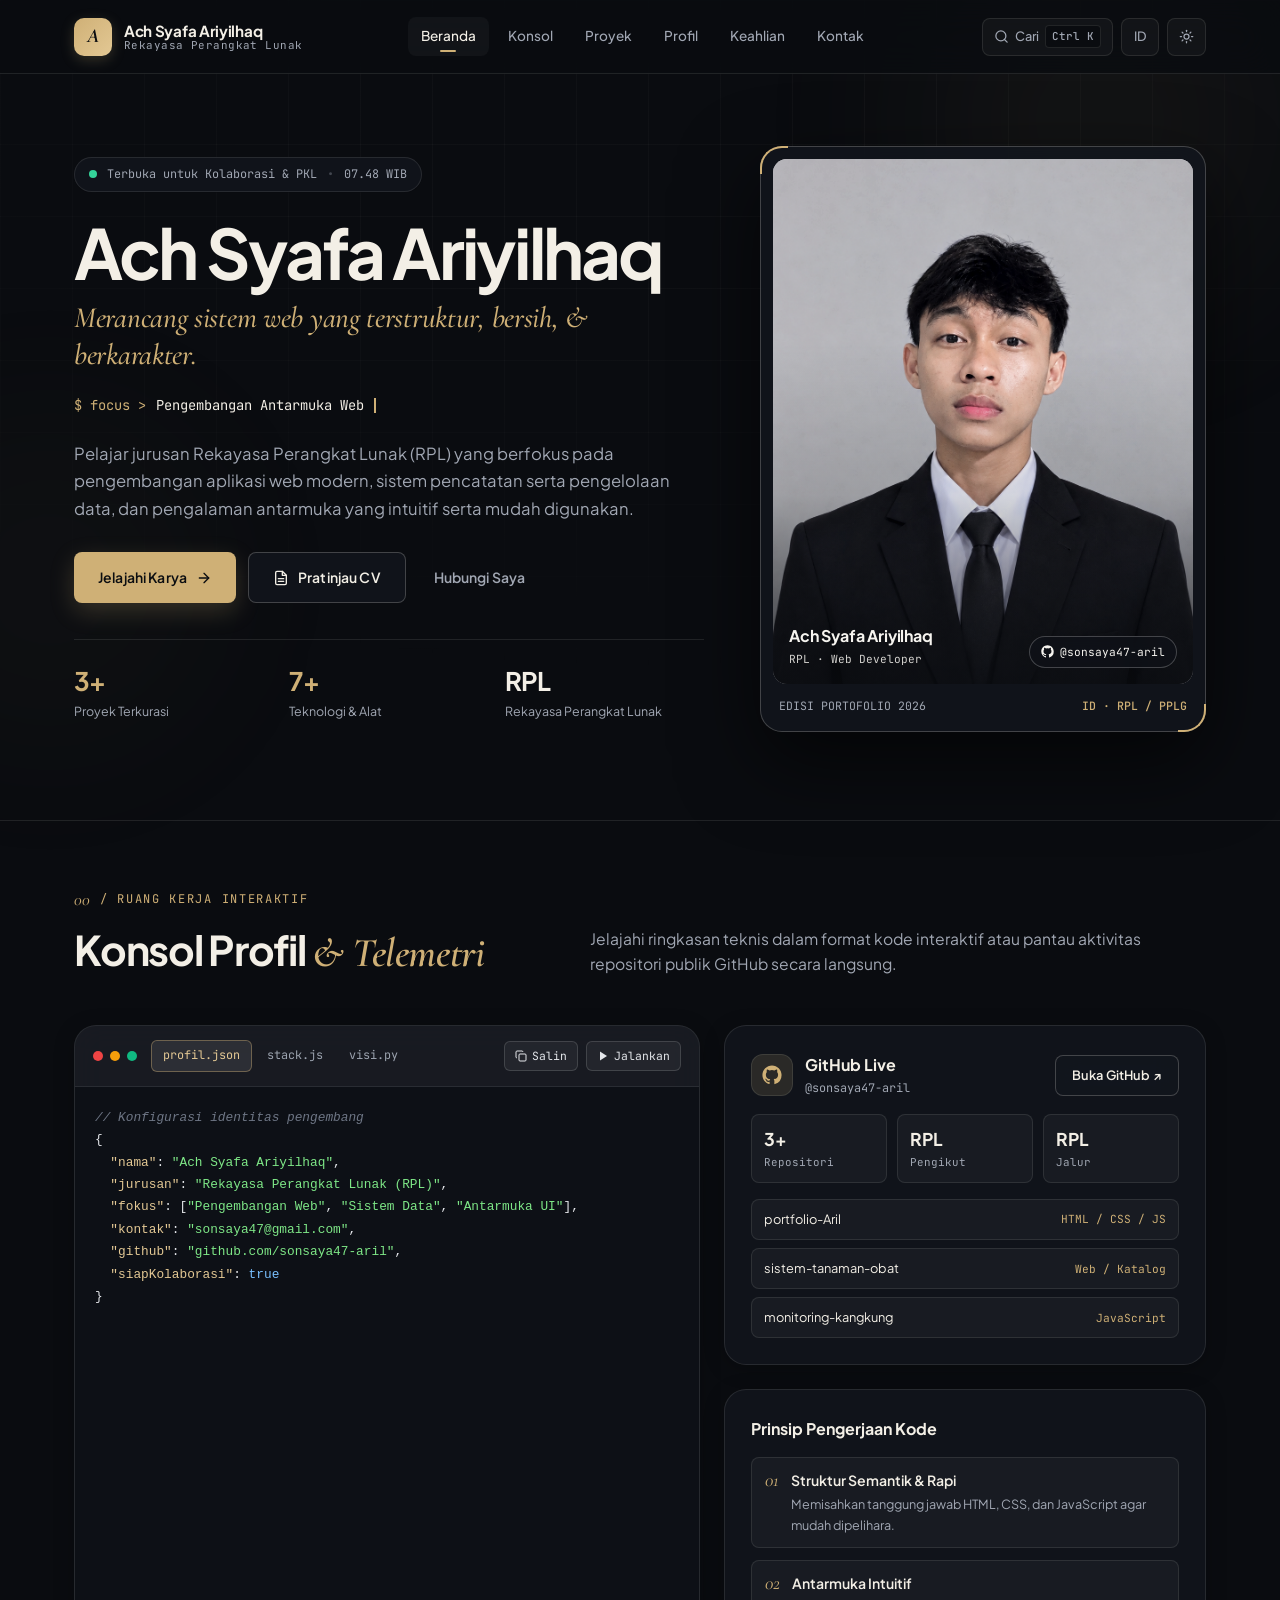
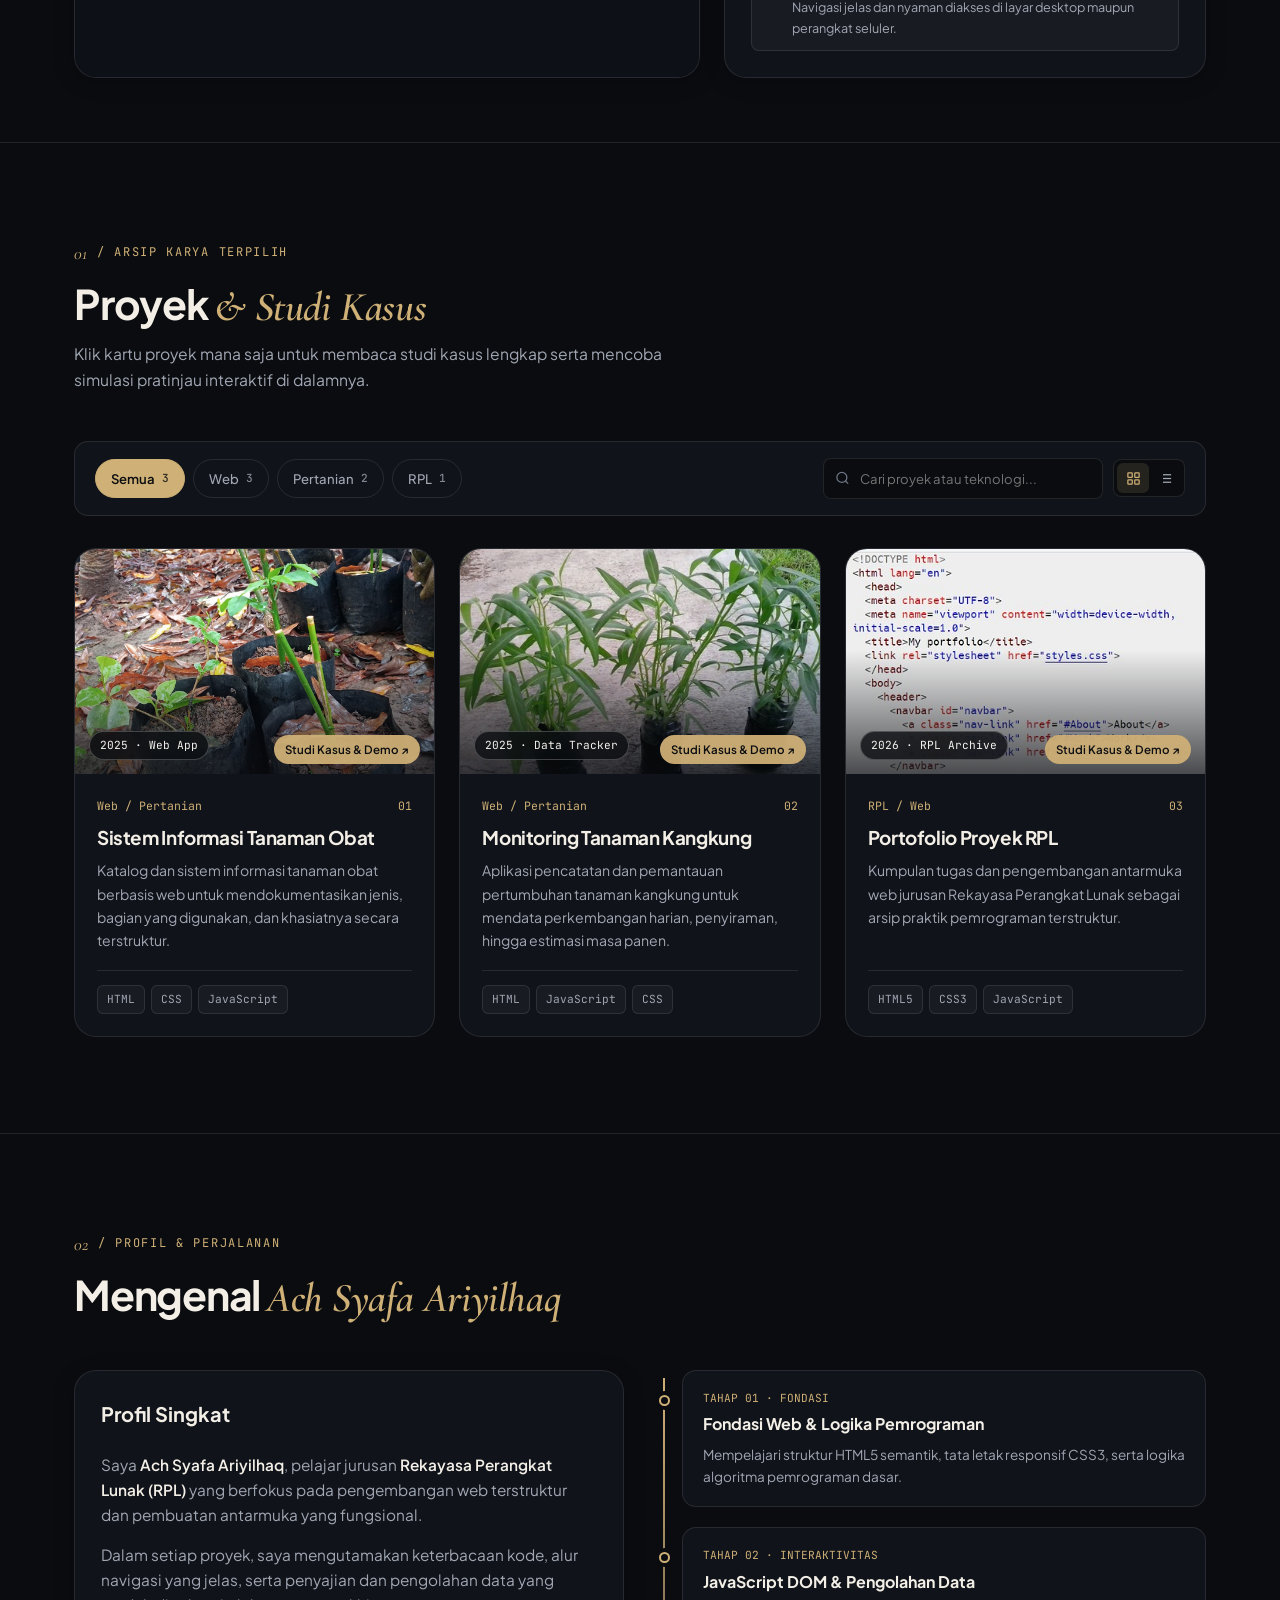
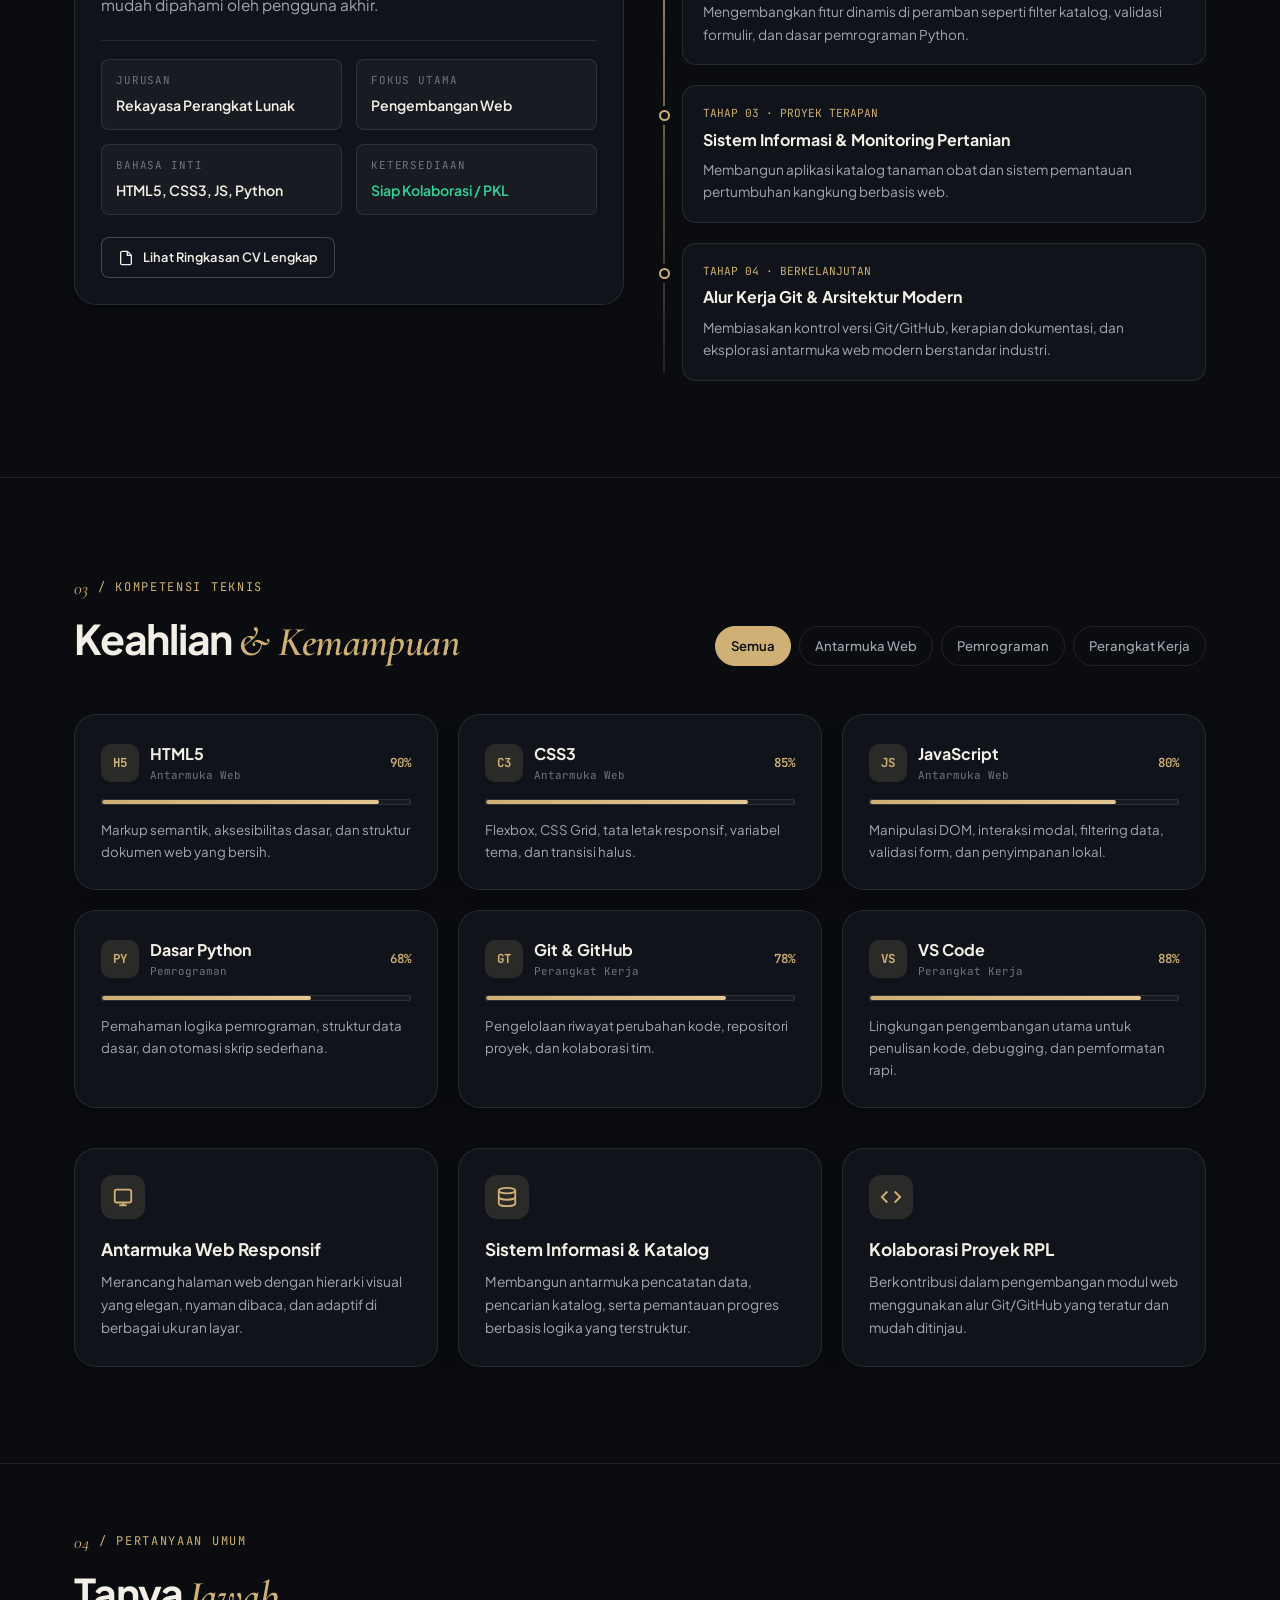
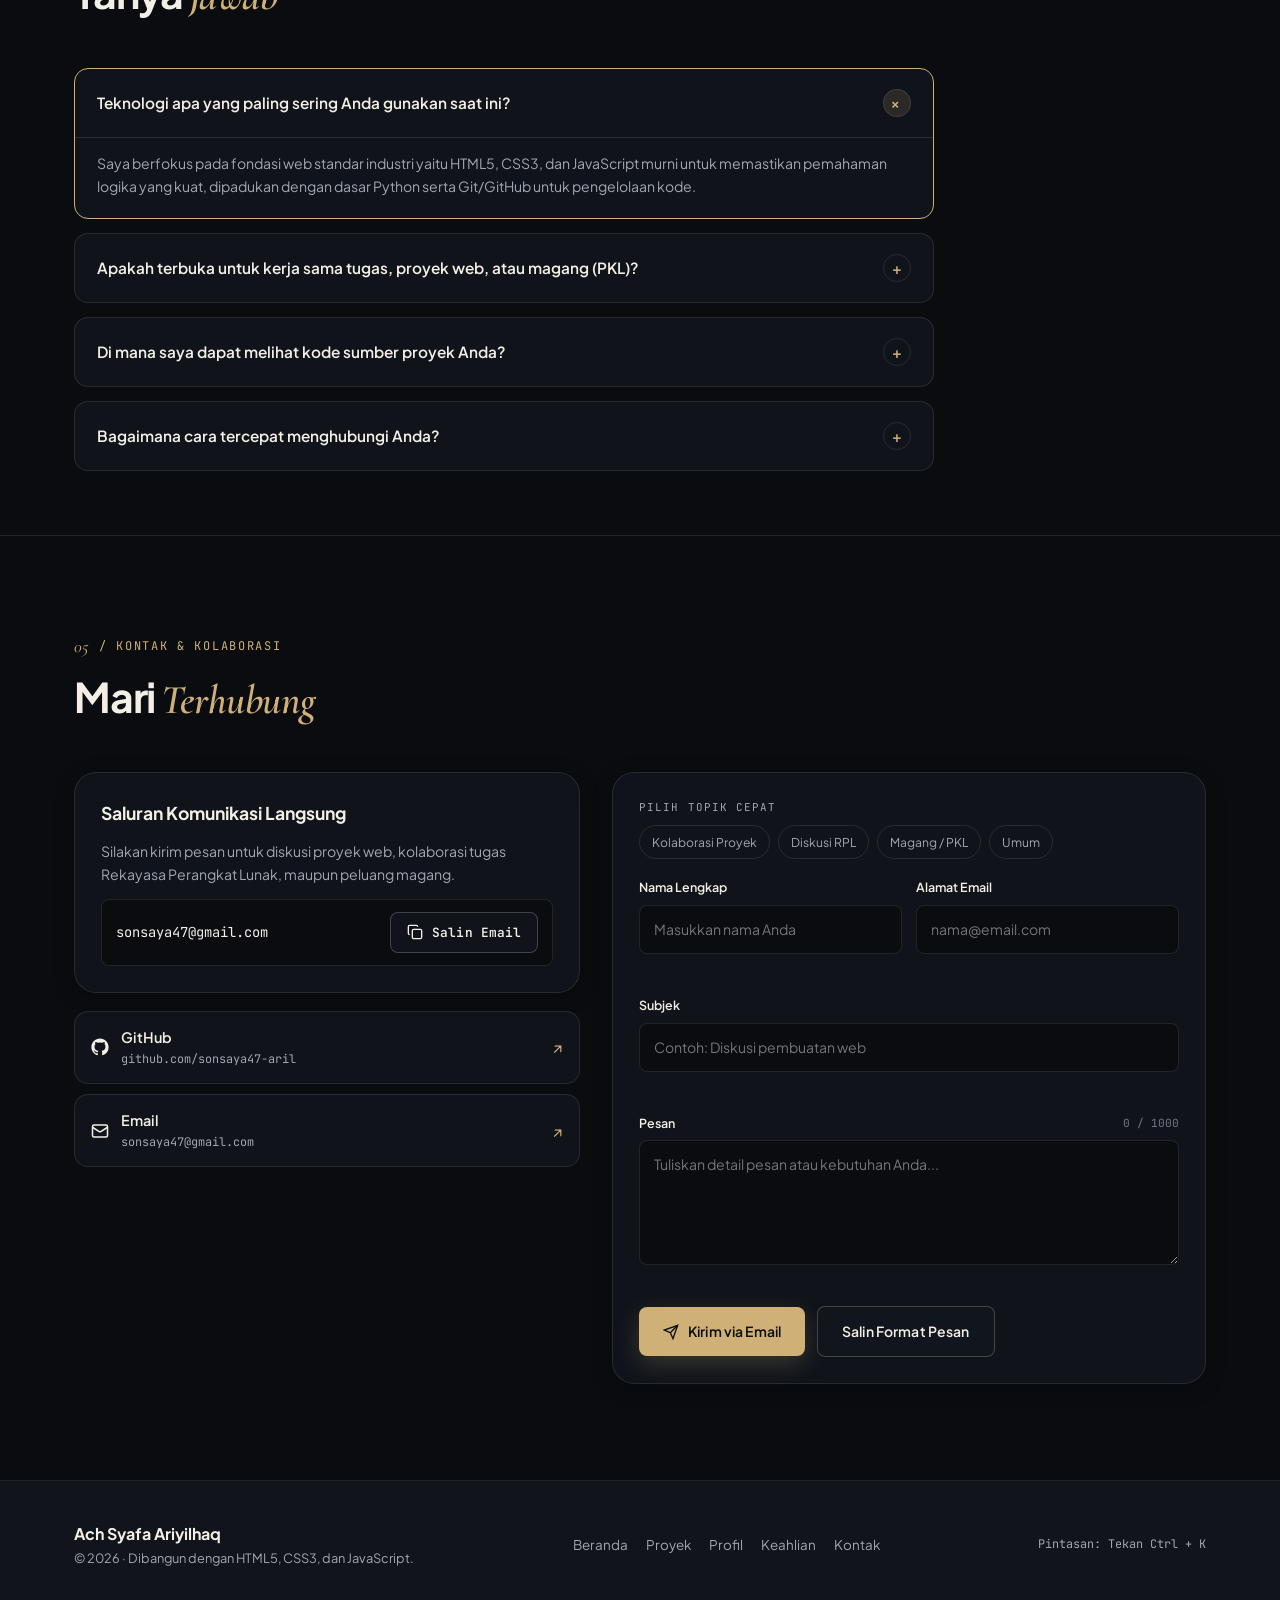
==== index.html @ 786117dc "Add files via upload" ====
<!DOCTYPE html>
<html lang="id" data-theme="dark" data-accent="champagne">
<head>
  <meta charset="UTF-8">
  <meta name="viewport" content="width=device-width, initial-scale=1.0">
  <title>Ach Syafa Ariyilhaq — Portofolio Rekayasa Perangkat Lunak</title>
  <meta name="description" content="Portofolio pribadi Ach Syafa Ariyilhaq, pelajar jurusan Rekayasa Perangkat Lunak (RPL) yang berfokus pada pengembangan web, sistem informasi, dan antarmuka modern.">

  <!-- Instant saved theme/accent restoration to prevent flash -->
  <script>
    (function() {
      try {
        var savedTheme = localStorage.getItem('asa_theme');
        var savedAccent = localStorage.getItem('asa_accent');
        var savedLang = localStorage.getItem('asa_lang');
        if (savedTheme === 'light' || savedTheme === 'dark') {
          document.documentElement.setAttribute('data-theme', savedTheme);
        }
        if (savedAccent === 'champagne' || savedAccent === 'emerald' || savedAccent === 'sapphire') {
          document.documentElement.setAttribute('data-accent', savedAccent);
        }
        if (savedLang === 'id' || savedLang === 'en') {
          document.documentElement.setAttribute('lang', savedLang);
        }
      } catch (e) {}
    })();
  </script>

  <link rel="preconnect" href="https://fonts.googleapis.com">
  <link rel="preconnect" href="https://fonts.gstatic.com" crossorigin>
  <link href="https://fonts.googleapis.com/css2?family=Cormorant+Garamond:ital,wght@0,500;0,600;0,700;1,500;1,600&family=JetBrains+Mono:wght@400;500;600&family=Plus+Jakarta+Sans:wght@400;500;600;700&display=swap" rel="stylesheet">
  <link rel="stylesheet" href="style.css">
</head>
<body>
  <a href="#main-content" class="skip-link" data-i18n="skip">Lewati ke konten utama</a>

  <!-- Scroll Progress Bar -->
  <div class="scroll-progress" id="scroll-progress" aria-hidden="true"></div>

  <!-- Ambient Atmospheric Backdrop -->
  <div class="ambient-canvas" aria-hidden="true">
    <div class="ambient-grid"></div>
    <div class="ambient-orb ambient-orb--one"></div>
    <div class="ambient-orb ambient-orb--two"></div>
  </div>
  <div class="cursor-glow" id="cursor-glow" aria-hidden="true"></div>

  <!-- HEADER -->
  <header class="site-header" id="site-header">
    <div class="container header-inner">
      <a href="#beranda" class="brand" aria-label="Beranda Ach Syafa Ariyilhaq">
        <span class="brand__monogram">A</span>
        <span class="brand__text">
          <span class="brand__name">Ach Syafa Ariyilhaq</span>
          <span class="brand__role" data-i18n="brandRole">Rekayasa Perangkat Lunak</span>
        </span>
      </a>

      <nav class="main-nav" aria-label="Navigasi utama">
        <a href="#beranda" class="nav-link active" data-nav="beranda" data-i18n="navHome">Beranda</a>
        <a href="#ringkasan" class="nav-link" data-nav="ringkasan" data-i18n="navWorkspace">Konsol</a>
        <a href="#proyek" class="nav-link" data-nav="proyek" data-i18n="navProjects">Proyek</a>
        <a href="#tentang" class="nav-link" data-nav="tentang" data-i18n="navAbout">Profil</a>
        <a href="#keahlian" class="nav-link" data-nav="keahlian" data-i18n="navSkills">Keahlian</a>
        <a href="#kontak" class="nav-link" data-nav="kontak" data-i18n="navContact">Kontak</a>
      </nav>

      <div class="header-actions">
        <button type="button" class="icon-btn" id="cmd-trigger" aria-label="Buka Command Palette" title="Command Palette (Ctrl+K)">
          <svg viewBox="0 0 24 24" fill="none" stroke="currentColor" stroke-width="2" stroke-linecap="round" stroke-linejoin="round"><circle cx="11" cy="11" r="8"/><path d="m21 21-4.3-4.3"/></svg>
          <span class="cmd-trigger-label" data-i18n="cmdLabel">Cari</span>
          <span class="kbd-hint">Ctrl K</span>
        </button>

        <button type="button" class="icon-btn" id="lang-toggle" aria-label="Ganti Bahasa" title="Bahasa ID / EN">
          <span id="lang-badge">ID</span>
        </button>

        <div class="appearance-wrapper">
          <button type="button" class="icon-btn" id="appearance-toggle" aria-haspopup="true" aria-expanded="false" aria-label="Pengaturan Tema dan Warna">
            <svg viewBox="0 0 24 24" fill="none" stroke="currentColor" stroke-width="2" stroke-linecap="round" stroke-linejoin="round"><circle cx="12" cy="12" r="4"/><path d="M12 2v2"/><path d="M12 20v2"/><path d="m4.93 4.93 1.41 1.41"/><path d="m17.66 17.66 1.41 1.41"/><path d="M2 12h2"/><path d="M20 12h2"/><path d="m6.34 17.66-1.41 1.41"/><path d="m19.07 4.93-1.41 1.41"/></svg>
          </button>

          <div class="appearance-popover" id="appearance-popover" role="dialog" aria-label="Tampilan dan Palet">
            <p class="popover-label" data-i18n="themeTitle">Mode Tampilan</p>
            <div class="theme-switch-row">
              <button type="button" class="theme-choice" data-set-theme="dark">
                <svg width="14" height="14" viewBox="0 0 24 24" fill="none" stroke="currentColor" stroke-width="2"><path d="M12 3a6 6 0 0 0 9 9 9 9 0 1 1-9-9Z"/></svg>
                <span data-i18n="themeDark">Obsidian</span>
              </button>
              <button type="button" class="theme-choice" data-set-theme="light">
                <svg width="14" height="14" viewBox="0 0 24 24" fill="none" stroke="currentColor" stroke-width="2"><circle cx="12" cy="12" r="4"/><path d="M12 2v2"/><path d="M12 20v2"/><path d="M2 12h2"/><path d="M20 12h2"/></svg>
                <span data-i18n="themeLight">Ivory</span>
              </button>
            </div>

            <p class="popover-label" data-i18n="accentTitle">Palet Aksen</p>
            <div class="accent-grid">
              <button type="button" class="accent-swatch" data-set-accent="champagne">
                <span class="swatch-dot" style="background: #cfb076;"></span>
                <span>Gold</span>
              </button>
              <button type="button" class="accent-swatch" data-set-accent="emerald">
                <span class="swatch-dot" style="background: #1d7a4c;"></span>
                <span>Emerald</span>
              </button>
              <button type="button" class="accent-swatch" data-set-accent="sapphire">
                <span class="swatch-dot" style="background: #3b74e0;"></span>
                <span>Cobalt</span>
              </button>
            </div>
          </div>
        </div>

        <button type="button" class="icon-btn mobile-toggle" id="mobile-toggle" aria-expanded="false" aria-label="Buka menu navigasi">
          <svg id="menu-icon-open" viewBox="0 0 24 24" fill="none" stroke="currentColor" stroke-width="2"><line x1="4" x2="20" y1="7" y2="7"/><line x1="4" x2="20" y1="12" y2="12"/><line x1="4" x2="20" y1="17" y2="17"/></svg>
          <svg id="menu-icon-close" style="display:none;" viewBox="0 0 24 24" fill="none" stroke="currentColor" stroke-width="2"><path d="M18 6 6 18"/><path d="m6 6 12 12"/></svg>
        </button>
      </div>
    </div>
  </header>

  <!-- Mobile Navigation Drawer -->
  <div class="mobile-drawer" id="mobile-drawer">
    <nav aria-label="Navigasi seluler">
      <a href="#beranda" data-nav="beranda" data-i18n="navHome">Beranda</a>
      <a href="#ringkasan" data-nav="ringkasan" data-i18n="navWorkspace">Konsol</a>
      <a href="#proyek" data-nav="proyek" data-i18n="navProjects">Proyek</a>
      <a href="#tentang" data-nav="tentang" data-i18n="navAbout">Profil</a>
      <a href="#keahlian" data-nav="keahlian" data-i18n="navSkills">Keahlian</a>
      <a href="#faq" data-nav="faq" data-i18n="navFaq">Tanya Jawab</a>
      <a href="#kontak" data-nav="kontak" data-i18n="navContact">Kontak</a>
    </nav>
    <button type="button" class="btn btn--secondary btn--sm" id="mobile-cmd-btn" style="width:100%;">
      <svg viewBox="0 0 24 24" fill="none" stroke="currentColor" stroke-width="2"><circle cx="11" cy="11" r="8"/><path d="m21 21-4.3-4.3"/></svg>
      <span data-i18n="openCmdBtn">Buka Command Palette</span>
    </button>
  </div>

  <main id="main-content">
    <!-- ==================================================================
         HERO SECTION
         ================================================================== -->
    <section id="beranda" class="section hero">
      <div class="container hero-grid">
        <div class="hero-content reveal">
          <div class="hero-status-bar">
            <span class="status-dot" aria-hidden="true"></span>
            <span data-i18n="heroStatus">Terbuka untuk Kolaborasi &amp; PKL</span>
            <span class="status-sep">•</span>
            <span id="live-clock">--:-- WIB</span>
          </div>

          <h1 class="hero-title">
            Ach Syafa Ariyilhaq
            <span class="hero-title__serif" data-i18n="heroSubtitleSerif">
              Merancang sistem web yang terstruktur, bersih, &amp; berkarakter.
            </span>
          </h1>

          <div class="hero-type-row">
            <span class="type-prefix">$ focus &gt;</span>
            <span id="typewriter-text">Pengembangan Antarmuka Web</span><span class="type-cursor" aria-hidden="true"></span>
          </div>

          <p class="hero-lead" data-i18n="heroLead">
            Pelajar jurusan Rekayasa Perangkat Lunak (RPL) yang berfokus pada pengembangan aplikasi web modern, sistem pencatatan serta pengelolaan data, dan pengalaman antarmuka yang intuitif serta mudah digunakan.
          </p>

          <div class="hero-actions">
            <a href="#proyek" class="btn btn--primary">
              <span data-i18n="ctaExplore">Jelajahi Karya</span>
              <svg viewBox="0 0 24 24" fill="none" stroke="currentColor" stroke-width="2" stroke-linecap="round" stroke-linejoin="round"><path d="M5 12h14"/><path d="m12 5 7 7-7 7"/></svg>
            </a>

            <button type="button" class="btn btn--secondary" id="open-cv-btn">
              <svg viewBox="0 0 24 24" fill="none" stroke="currentColor" stroke-width="2" stroke-linecap="round" stroke-linejoin="round"><path d="M14 2H6a2 2 0 0 0-2 2v16a2 2 0 0 0 2 2h12a2 2 0 0 0 2-2V8z"/><polyline points="14 2 14 8 20 8"/><line x1="16" x2="8" y1="13" y2="13"/><line x1="16" x2="8" y1="17" y2="17"/></svg>
              <span data-i18n="ctaCv">Pratinjau CV</span>
            </button>

            <a href="#kontak" class="btn btn--ghost" data-i18n="ctaContact">
              Hubungi Saya
            </a>
          </div>

          <div class="hero-stats">
            <div>
              <div class="hero-stat__value"><span data-count-to="3">3</span><span>+</span></div>
              <div class="hero-stat__label" data-i18n="statProjects">Proyek Terkurasi</div>
            </div>
            <div>
              <div class="hero-stat__value"><span data-count-to="7">7</span><span>+</span></div>
              <div class="hero-stat__label" data-i18n="statTech">Teknologi &amp; Alat</div>
            </div>
            <div>
              <div class="hero-stat__value">RPL</div>
              <div class="hero-stat__label" data-i18n="statMajor">Rekayasa Perangkat Lunak</div>
            </div>
          </div>
        </div>

        <div class="portrait-stage reveal">
          <figure class="portrait-card">
            <div class="portrait-media">
              <img src="home.png.png" alt="Potret formal Ach Syafa Ariyilhaq dalam setelan jas hitam">
              <div class="portrait-vignette"></div>
              <div class="portrait-overlay-caption">
                <div>
                  <p class="portrait-caption__name">Ach Syafa Ariyilhaq</p>
                  <p class="portrait-caption__sub">RPL · Web Developer</p>
                </div>
                <a href="https://github.com/sonsaya47-aril" target="_blank" rel="noopener noreferrer" class="portrait-badge-link">
                  <svg width="13" height="13" viewBox="0 0 24 24" fill="currentColor"><path d="M12 .5C5.65.5.5 5.65.5 12c0 5.08 3.29 9.39 7.86 10.91.57.11.78-.25.78-.55 0-.27-.01-1.17-.02-2.12-3.2.69-3.88-1.36-3.88-1.36-.52-1.33-1.28-1.68-1.28-1.68-1.04-.71.08-.7.08-.7 1.15.08 1.76 1.18 1.76 1.18 1.03 1.76 2.69 1.25 3.35.95.1-.74.4-1.25.73-1.54-2.55-.29-5.24-1.28-5.24-5.68 0-1.25.45-2.28 1.18-3.08-.12-.29-.51-1.46.11-3.04 0 0 .96-.31 3.16 1.18a10.9 10.9 0 0 1 5.76 0c2.2-1.49 3.16-1.18 3.16-1.18.62 1.58.23 2.75.11 3.04.74.8 1.18 1.83 1.18 3.08 0 4.41-2.69 5.39-5.25 5.67.41.36.78 1.06.78 2.14 0 1.55-.01 2.79-.01 3.17 0 .31.21.67.79.55A11.51 11.51 0 0 0 23.5 12C23.5 5.65 18.35.5 12 .5Z"/></svg>
                  <span>@sonsaya47-aril</span>
                </a>
              </div>
            </div>
            <figcaption class="portrait-footer-strip">
              <span data-i18n="portraitEdition">EDISI PORTOFOLIO 2026</span>
              <strong>ID · RPL / PPLG</strong>
            </figcaption>
          </figure>
        </div>
      </div>
    </section>

    <!-- ==================================================================
         INTERACTIVE BENTO CONSOLE & GITHUB TELEMETRY
         ================================================================== -->
    <section id="ringkasan" class="section section--compact">
      <div class="container">
        <div class="section-header reveal">
          <div>
            <p class="eyebrow"><span class="eyebrow__num">00</span> <span data-i18n="consoleEyebrow">/ Ruang Kerja Interaktif</span></p>
            <h2 class="section-title">
              <span data-i18n="consoleTitle">Konsol Profil</span> <span class="serif-italic">&amp; Telemetri</span>
            </h2>
          </div>
          <p class="section-subtitle" data-i18n="consoleDesc">
            Jelajahi ringkasan teknis dalam format kode interaktif atau pantau aktivitas repositori publik GitHub secara langsung.
          </p>
        </div>

        <div class="bento-grid">
          <!-- Interactive Code Console -->
          <div class="glass-card code-window reveal">
            <div class="code-window__bar">
              <div style="display:flex;align-items:center;gap:14px;flex-wrap:wrap;">
                <div class="window-dots" aria-hidden="true">
                  <span></span><span></span><span></span>
                </div>
                <div class="code-tabs" role="tablist" aria-label="Berkas profil kode">
                  <button type="button" class="code-tab active" data-code-tab="profil" role="tab" aria-selected="true">profil.json</button>
                  <button type="button" class="code-tab" data-code-tab="stack" role="tab" aria-selected="false">stack.js</button>
                  <button type="button" class="code-tab" data-code-tab="visi" role="tab" aria-selected="false">visi.py</button>
                </div>
              </div>
              <div class="code-actions">
                <button type="button" class="code-mini-btn" id="copy-code-btn">
                  <svg width="12" height="12" viewBox="0 0 24 24" fill="none" stroke="currentColor" stroke-width="2"><rect width="14" height="14" x="8" y="8" rx="2"/><path d="M4 16c-1.1 0-2-.9-2-2V4c0-1.1.9-2 2-2h10c1.1 0 2 .9 2 2"/></svg>
                  <span data-i18n="copyCode">Salin</span>
                </button>
                <button type="button" class="code-mini-btn" id="run-code-btn">
                  <svg width="12" height="12" viewBox="0 0 24 24" fill="currentColor"><polygon points="6 3 20 12 6 21 6 3"/></svg>
                  <span data-i18n="runCode">Jalankan</span>
                </button>
              </div>
            </div>

            <div class="code-body">
              <pre id="code-display"></pre>
            </div>
            <div class="code-output" id="code-output" aria-live="polite"></div>
          </div>

          <!-- Right Column: GitHub Telemetry & Principles -->
          <div class="bento-stack">
            <div class="glass-card reveal">
              <div class="github-card-head">
                <div class="github-identity">
                  <div class="github-icon-wrap">
                    <svg width="20" height="20" viewBox="0 0 24 24" fill="currentColor"><path d="M12 .5C5.65.5.5 5.65.5 12c0 5.08 3.29 9.39 7.86 10.91.57.11.78-.25.78-.55 0-.27-.01-1.17-.02-2.12-3.2.69-3.88-1.36-3.88-1.36-.52-1.33-1.28-1.68-1.28-1.68-1.04-.71.08-.7.08-.7 1.15.08 1.76 1.18 1.76 1.18 1.03 1.76 2.69 1.25 3.35.95.1-.74.4-1.25.73-1.54-2.55-.29-5.24-1.28-5.24-5.68 0-1.25.45-2.28 1.18-3.08-.12-.29-.51-1.46.11-3.04 0 0 .96-.31 3.16 1.18a10.9 10.9 0 0 1 5.76 0c2.2-1.49 3.16-1.18 3.16-1.18.62 1.58.23 2.75.11 3.04.74.8 1.18 1.83 1.18 3.08 0 4.41-2.69 5.39-5.25 5.67.41.36.78 1.06.78 2.14 0 1.55-.01 2.79-.01 3.17 0 .31.21.67.79.55A11.51 11.51 0 0 0 23.5 12C23.5 5.65 18.35.5 12 .5Z"/></svg>
                  </div>
                  <div>
                    <h3 style="font-size:1rem;font-weight:700;">GitHub Live</h3>
                    <p style="font-family:var(--font-mono);font-size:0.74rem;color:var(--text-muted);" id="gh-status-text">@sonsaya47-aril</p>
                  </div>
                </div>
                <a href="https://github.com/sonsaya47-aril" target="_blank" rel="noopener noreferrer" class="btn btn--secondary btn--sm" data-i18n="openGithub">
                  Buka GitHub ↗
                </a>
              </div>

              <div class="github-metrics">
                <div class="gh-metric">
                  <div class="gh-metric__val" id="gh-repos-count">—</div>
                  <div class="gh-metric__lbl" data-i18n="ghRepos">Repositori</div>
                </div>
                <div class="gh-metric">
                  <div class="gh-metric__val" id="gh-followers-count">—</div>
                  <div class="gh-metric__lbl" data-i18n="ghFollowers">Pengikut</div>
                </div>
                <div class="gh-metric">
                  <div class="gh-metric__val">RPL</div>
                  <div class="gh-metric__lbl" data-i18n="ghTrack">Jalur</div>
                </div>
              </div>

              <div class="gh-repos-list" id="gh-repos-list">
                <div class="gh-repo-item">
                  <span>Memuat repositori terbaru...</span>
                  <span class="gh-repo-item__lang">GitHub API</span>
                </div>
              </div>
            </div>

            <div class="glass-card reveal">
              <h3 style="font-size:1rem;font-weight:700;margin-bottom:14px;" data-i18n="principlesTitle">Prinsip Pengerjaan Kode</h3>
              <div class="principles-list">
                <div class="principle-row">
                  <span class="principle-num">01</span>
                  <div>
                    <h4 data-i18n="p1Title">Struktur Semantik &amp; Rapi</h4>
                    <p data-i18n="p1Desc">Memisahkan tanggung jawab HTML, CSS, dan JavaScript agar mudah dipelihara.</p>
                  </div>
                </div>
                <div class="principle-row">
                  <span class="principle-num">02</span>
                  <div>
                    <h4 data-i18n="p2Title">Antarmuka Intuitif</h4>
                    <p data-i18n="p2Desc">Navigasi jelas dan nyaman diakses di layar desktop maupun perangkat seluler.</p>
                  </div>
                </div>
              </div>
            </div>
          </div>
        </div>
      </div>
    </section>

    <!-- ==================================================================
         PROJECTS SECTION
         ================================================================== -->
    <section id="proyek" class="section">
      <div class="container">
        <div class="section-header reveal">
          <div>
            <p class="eyebrow"><span class="eyebrow__num">01</span> <span data-i18n="projEyebrow">/ Arsip Karya Terpilih</span></p>
            <h2 class="section-title">
              <span data-i18n="projTitle">Proyek</span> <span class="serif-italic" data-i18n="projTitleSerif">&amp; Studi Kasus</span>
            </h2>
            <p class="section-subtitle" data-i18n="projSubtitle">
              Klik kartu proyek mana saja untuk membaca studi kasus lengkap serta mencoba simulasi pratinjau interaktif di dalamnya.
            </p>
          </div>
        </div>

        <div class="projects-toolbar reveal">
          <div class="filter-pills" role="group" aria-label="Filter kategori proyek">
            <button type="button" class="filter-tab active" data-filter="Semua">
              <span data-i18n="filterAll">Semua</span>
              <span class="filter-count">3</span>
            </button>
            <button type="button" class="filter-tab" data-filter="Web">
              <span>Web</span>
              <span class="filter-count">3</span>
            </button>
            <button type="button" class="filter-tab" data-filter="Pertanian">
              <span data-i18n="filterAgri">Pertanian</span>
              <span class="filter-count">2</span>
            </button>
            <button type="button" class="filter-tab" data-filter="RPL">
              <span>RPL</span>
              <span class="filter-count">1</span>
            </button>
          </div>

          <div class="toolbar-right">
            <label class="search-box">
              <svg viewBox="0 0 24 24" fill="none" stroke="currentColor" stroke-width="2"><circle cx="11" cy="11" r="8"/><path d="m21 21-4.3-4.3"/></svg>
              <input type="search" id="project-search" placeholder="Cari proyek atau teknologi..." data-i18n-placeholder="searchPlaceholder">
            </label>

            <div class="view-switch" role="group" aria-label="Mode tampilan proyek">
              <button type="button" class="view-btn active" data-view="grid" aria-label="Tampilan grid" title="Grid View">
                <svg width="15" height="15" viewBox="0 0 24 24" fill="none" stroke="currentColor" stroke-width="2"><rect width="7" height="7" x="3" y="3" rx="1"/><rect width="7" height="7" x="14" y="3" rx="1"/><rect width="7" height="7" x="14" y="14" rx="1"/><rect width="7" height="7" x="3" y="14" rx="1"/></svg>
              </button>
              <button type="button" class="view-btn" data-view="list" aria-label="Tampilan daftar" title="List View">
                <svg width="15" height="15" viewBox="0 0 24 24" fill="none" stroke="currentColor" stroke-width="2"><line x1="8" x2="21" y1="6" y2="6"/><line x1="8" x2="21" y1="12" y2="12"/><line x1="8" x2="21" y1="18" y2="18"/><line x1="3" x2="3.01" y1="6" y2="6"/><line x1="3" x2="3.01" y1="12" y2="12"/><line x1="3" x2="3.01" y1="18" y2="18"/></svg>
              </button>
            </div>
          </div>
        </div>

        <div class="project-grid" id="project-grid">
          <!-- Proyek 1 -->
          <article tabindex="0" class="project-card reveal" data-project-id="tanaman-obat" data-categories="Web,Pertanian" data-search="sistem informasi tanaman obat herbal katalog html css javascript web pertanian">
            <div class="project-media">
              <img src="tanaman obat.jpeg" alt="Dokumentasi Sistem Informasi Tanaman Obat">
              <div class="project-media__overlay">
                <span class="project-year-badge">2025 · Web App</span>
                <span class="project-open-pill" data-i18n="openCaseStudy">Studi Kasus &amp; Demo ↗</span>
              </div>
            </div>
            <div class="project-body">
              <div class="project-meta">
                <span data-i18n="p1Cat">Web / Pertanian</span>
                <span>01</span>
              </div>
              <h3 class="project-title" data-i18n="p1Name">Sistem Informasi Tanaman Obat</h3>
              <p class="project-desc" data-i18n="p1Summary">
                Katalog dan sistem informasi tanaman obat berbasis web untuk mendokumentasikan jenis, bagian yang digunakan, dan khasiatnya secara terstruktur.
              </p>
              <div class="project-footer">
                <div class="tech-tags">
                  <span class="tech-tag">HTML</span>
                  <span class="tech-tag">CSS</span>
                  <span class="tech-tag">JavaScript</span>
                </div>
              </div>
            </div>
          </article>

          <!-- Proyek 2 -->
          <article tabindex="0" class="project-card reveal" data-project-id="monitoring-kangkung" data-categories="Web,Pertanian" data-search="monitoring tanaman kangkung pertumbuhan panen pencatatan html javascript css web pertanian">
            <div class="project-media">
              <img src="kangkung.jpg" alt="Monitoring Pertumbuhan Tanaman Kangkung">
              <div class="project-media__overlay">
                <span class="project-year-badge">2025 · Data Tracker</span>
                <span class="project-open-pill" data-i18n="openCaseStudy">Studi Kasus &amp; Demo ↗</span>
              </div>
            </div>
            <div class="project-body">
              <div class="project-meta">
                <span data-i18n="p2Cat">Web / Pertanian</span>
                <span>02</span>
              </div>
              <h3 class="project-title" data-i18n="p2Name">Monitoring Tanaman Kangkung</h3>
              <p class="project-desc" data-i18n="p2Summary">
                Aplikasi pencatatan dan pemantauan pertumbuhan tanaman kangkung untuk mendata perkembangan harian, penyiraman, hingga estimasi masa panen.
              </p>
              <div class="project-footer">
                <div class="tech-tags">
                  <span class="tech-tag">HTML</span>
                  <span class="tech-tag">JavaScript</span>
                  <span class="tech-tag">CSS</span>
                </div>
              </div>
            </div>
          </article>

          <!-- Proyek 3 -->
          <article tabindex="0" class="project-card reveal" data-project-id="portofolio-rpl" data-categories="RPL,Web" data-search="portofolio proyek rpl pplg html5 css3 javascript antarmuka arsip pemrograman">
            <div class="project-media project-media--top">
              <img src="portofolio pplg.jpeg" alt="Kode Antarmuka Portofolio Proyek RPL">
              <div class="project-media__overlay">
                <span class="project-year-badge">2026 · RPL Archive</span>
                <span class="project-open-pill" data-i18n="openCaseStudy">Studi Kasus &amp; Demo ↗</span>
              </div>
            </div>
            <div class="project-body">
              <div class="project-meta">
                <span data-i18n="p3Cat">RPL / Web</span>
                <span>03</span>
              </div>
              <h3 class="project-title" data-i18n="p3Name">Portofolio Proyek RPL</h3>
              <p class="project-desc" data-i18n="p3Summary">
                Kumpulan tugas dan pengembangan antarmuka web jurusan Rekayasa Perangkat Lunak sebagai arsip praktik pemrograman terstruktur.
              </p>
              <div class="project-footer">
                <div class="tech-tags">
                  <span class="tech-tag">HTML5</span>
                  <span class="tech-tag">CSS3</span>
                  <span class="tech-tag">JavaScript</span>
                </div>
              </div>
            </div>
          </article>
        </div>

        <div class="project-empty" id="project-empty">
          <p style="margin-bottom:14px;" data-i18n="emptyProjects">Tidak ada proyek yang cocok dengan kata kunci atau filter tersebut.</p>
          <button type="button" class="btn btn--secondary btn--sm" id="reset-projects-btn" data-i18n="resetFilter">Tampilkan Semua Proyek</button>
        </div>
      </div>
    </section>

    <!-- ==================================================================
         ABOUT & JOURNEY TIMELINE
         ================================================================== -->
    <section id="tentang" class="section">
      <div class="container">
        <div class="section-header reveal">
          <div>
            <p class="eyebrow"><span class="eyebrow__num">02</span> <span data-i18n="aboutEyebrow">/ Profil &amp; Perjalanan</span></p>
            <h2 class="section-title">
              <span data-i18n="aboutTitle">Mengenal</span> <span class="serif-italic">Ach Syafa Ariyilhaq</span>
            </h2>
          </div>
        </div>

        <div class="about-layout">
          <div class="glass-card profile-card reveal">
            <h3 style="font-size:1.25rem;font-weight:700;" data-i18n="profileHeading">Profil Singkat</h3>
            <div class="profile-prose">
              <p data-i18n="profileP1">
                Saya <strong>Ach Syafa Ariyilhaq</strong>, pelajar jurusan <strong>Rekayasa Perangkat Lunak (RPL)</strong> yang berfokus pada pengembangan web terstruktur dan pembuatan antarmuka yang fungsional.
              </p>
              <p data-i18n="profileP2">
                Dalam setiap proyek, saya mengutamakan keterbacaan kode, alur navigasi yang jelas, serta penyajian dan pengolahan data yang mudah dipahami oleh pengguna akhir.
              </p>
            </div>

            <div class="specs-grid">
              <div class="spec-item">
                <div class="spec-item__label" data-i18n="specMajorLbl">Jurusan</div>
                <div class="spec-item__value" data-i18n="specMajorVal">Rekayasa Perangkat Lunak</div>
              </div>
              <div class="spec-item">
                <div class="spec-item__label" data-i18n="specFocusLbl">Fokus Utama</div>
                <div class="spec-item__value" data-i18n="specFocusVal">Pengembangan Web</div>
              </div>
              <div class="spec-item">
                <div class="spec-item__label" data-i18n="specStackLbl">Bahasa Inti</div>
                <div class="spec-item__value">HTML5, CSS3, JS, Python</div>
              </div>
              <div class="spec-item">
                <div class="spec-item__label" data-i18n="specStatusLbl">Ketersediaan</div>
                <div class="spec-item__value" style="color:var(--success);" data-i18n="specStatusVal">Siap Kolaborasi / PKL</div>
              </div>
            </div>

            <div>
              <button type="button" class="btn btn--secondary btn--sm" id="open-cv-btn-2">
                <svg viewBox="0 0 24 24" fill="none" stroke="currentColor" stroke-width="2"><path d="M14 2H6a2 2 0 0 0-2 2v16a2 2 0 0 0 2 2h12a2 2 0 0 0 2-2V8z"/><polyline points="14 2 14 8 20 8"/></svg>
                <span data-i18n="openCvFull">Lihat Ringkasan CV Lengkap</span>
              </button>
            </div>
          </div>

          <div class="timeline reveal">
            <div class="timeline-item">
              <div class="timeline-item__phase" data-i18n="t1Phase">TAHAP 01 · FONDASI</div>
              <h3 data-i18n="t1Title">Fondasi Web &amp; Logika Pemrograman</h3>
              <p data-i18n="t1Desc">Mempelajari struktur HTML5 semantik, tata letak responsif CSS3, serta logika algoritma pemrograman dasar.</p>
            </div>
            <div class="timeline-item">
              <div class="timeline-item__phase" data-i18n="t2Phase">TAHAP 02 · INTERAKTIVITAS</div>
              <h3 data-i18n="t2Title">JavaScript DOM &amp; Pengolahan Data</h3>
              <p data-i18n="t2Desc">Mengembangkan fitur dinamis di peramban seperti filter katalog, validasi formulir, dan dasar pemrograman Python.</p>
            </div>
            <div class="timeline-item">
              <div class="timeline-item__phase" data-i18n="t3Phase">TAHAP 03 · PROYEK TERAPAN</div>
              <h3 data-i18n="t3Title">Sistem Informasi &amp; Monitoring Pertanian</h3>
              <p data-i18n="t3Desc">Membangun aplikasi katalog tanaman obat dan sistem pemantauan pertumbuhan kangkung berbasis web.</p>
            </div>
            <div class="timeline-item">
              <div class="timeline-item__phase" data-i18n="t4Phase">TAHAP 04 · BERKELANJUTAN</div>
              <h3 data-i18n="t4Title">Alur Kerja Git &amp; Arsitektur Modern</h3>
              <p data-i18n="t4Desc">Membiasakan kontrol versi Git/GitHub, kerapian dokumentasi, dan eksplorasi antarmuka web modern berstandar industri.</p>
            </div>
          </div>
        </div>
      </div>
    </section>

    <!-- ==================================================================
         SKILLS & CAPABILITIES
         ================================================================== -->
    <section id="keahlian" class="section">
      <div class="container">
        <div class="section-header reveal">
          <div>
            <p class="eyebrow"><span class="eyebrow__num">03</span> <span data-i18n="skillsEyebrow">/ Kompetensi Teknis</span></p>
            <h2 class="section-title">
              <span data-i18n="skillsTitle">Keahlian</span> <span class="serif-italic" data-i18n="skillsTitleSerif">&amp; Kemampuan</span>
            </h2>
          </div>

          <div class="skills-tabs" role="group" aria-label="Filter keahlian">
            <button type="button" class="filter-tab active" data-skill-filter="all" data-i18n="skillAll">Semua</button>
            <button type="button" class="filter-tab" data-skill-filter="frontend" data-i18n="skillWeb">Antarmuka Web</button>
            <button type="button" class="filter-tab" data-skill-filter="programming" data-i18n="skillProg">Pemrograman</button>
            <button type="button" class="filter-tab" data-skill-filter="tools" data-i18n="skillTools">Perangkat Kerja</button>
          </div>
        </div>

        <div class="skills-grid" id="skills-grid">
          <div class="glass-card skill-card reveal" data-skill-cat="frontend">
            <div class="skill-card__top">
              <div class="skill-badge-group">
                <div class="skill-icon">H5</div>
                <div>
                  <h3>HTML5</h3>
                  <div class="skill-cat" data-i18n="catWeb">Antarmuka Web</div>
                </div>
              </div>
              <span class="skill-pct">90%</span>
            </div>
            <div class="skill-bar"><div class="skill-bar__fill" data-level="90"></div></div>
            <p class="skill-desc" data-i18n="sHtml">Markup semantik, aksesibilitas dasar, dan struktur dokumen web yang bersih.</p>
          </div>

          <div class="glass-card skill-card reveal" data-skill-cat="frontend">
            <div class="skill-card__top">
              <div class="skill-badge-group">
                <div class="skill-icon">C3</div>
                <div>
                  <h3>CSS3</h3>
                  <div class="skill-cat" data-i18n="catWeb">Antarmuka Web</div>
                </div>
              </div>
              <span class="skill-pct">85%</span>
            </div>
            <div class="skill-bar"><div class="skill-bar__fill" data-level="85"></div></div>
            <p class="skill-desc" data-i18n="sCss">Flexbox, CSS Grid, tata letak responsif, variabel tema, dan transisi halus.</p>
          </div>

          <div class="glass-card skill-card reveal" data-skill-cat="frontend">
            <div class="skill-card__top">
              <div class="skill-badge-group">
                <div class="skill-icon">JS</div>
                <div>
                  <h3>JavaScript</h3>
                  <div class="skill-cat" data-i18n="catWeb">Antarmuka Web</div>
                </div>
              </div>
              <span class="skill-pct">80%</span>
            </div>
            <div class="skill-bar"><div class="skill-bar__fill" data-level="80"></div></div>
            <p class="skill-desc" data-i18n="sJs">Manipulasi DOM, interaksi modal, filtering data, validasi form, dan penyimpanan lokal.</p>
          </div>

          <div class="glass-card skill-card reveal" data-skill-cat="programming">
            <div class="skill-card__top">
              <div class="skill-badge-group">
                <div class="skill-icon">PY</div>
                <div>
                  <h3 data-i18n="sPyName">Dasar Python</h3>
                  <div class="skill-cat" data-i18n="catProg">Pemrograman</div>
                </div>
              </div>
              <span class="skill-pct">68%</span>
            </div>
            <div class="skill-bar"><div class="skill-bar__fill" data-level="68"></div></div>
            <p class="skill-desc" data-i18n="sPy">Pemahaman logika pemrograman, struktur data dasar, dan otomasi skrip sederhana.</p>
          </div>

          <div class="glass-card skill-card reveal" data-skill-cat="tools">
            <div class="skill-card__top">
              <div class="skill-badge-group">
                <div class="skill-icon">GT</div>
                <div>
                  <h3>Git &amp; GitHub</h3>
                  <div class="skill-cat" data-i18n="catTools">Perangkat Kerja</div>
                </div>
              </div>
              <span class="skill-pct">78%</span>
            </div>
            <div class="skill-bar"><div class="skill-bar__fill" data-level="78"></div></div>
            <p class="skill-desc" data-i18n="sGit">Pengelolaan riwayat perubahan kode, repositori proyek, dan kolaborasi tim.</p>
          </div>

          <div class="glass-card skill-card reveal" data-skill-cat="tools">
            <div class="skill-card__top">
              <div class="skill-badge-group">
                <div class="skill-icon">VS</div>
                <div>
                  <h3>VS Code</h3>
                  <div class="skill-cat" data-i18n="catTools">Perangkat Kerja</div>
                </div>
              </div>
              <span class="skill-pct">88%</span>
            </div>
            <div class="skill-bar"><div class="skill-bar__fill" data-level="88"></div></div>
            <p class="skill-desc" data-i18n="sVscode">Lingkungan pengembangan utama untuk penulisan kode, debugging, dan pemformatan rapi.</p>
          </div>
        </div>

        <!-- Capabilities -->
        <div class="services-grid">
          <div class="glass-card service-card reveal">
            <div class="service-icon">
              <svg width="22" height="22" viewBox="0 0 24 24" fill="none" stroke="currentColor" stroke-width="2"><rect width="18" height="14" x="3" y="4" rx="2"/><line x1="8" x2="16" y1="21" y2="21"/><line x1="12" x2="12" y1="18" y2="21"/></svg>
            </div>
            <h3 data-i18n="srv1Title">Antarmuka Web Responsif</h3>
            <p data-i18n="srv1Desc">Merancang halaman web dengan hierarki visual yang elegan, nyaman dibaca, dan adaptif di berbagai ukuran layar.</p>
          </div>

          <div class="glass-card service-card reveal">
            <div class="service-icon">
              <svg width="22" height="22" viewBox="0 0 24 24" fill="none" stroke="currentColor" stroke-width="2"><ellipse cx="12" cy="5" rx="9" ry="3"/><path d="M3 5v14a9 3 0 0 0 18 0V5"/><path d="M3 12a9 3 0 0 0 18 0"/></svg>
            </div>
            <h3 data-i18n="srv2Title">Sistem Informasi &amp; Katalog</h3>
            <p data-i18n="srv2Desc">Membangun antarmuka pencatatan data, pencarian katalog, serta pemantauan progres berbasis logika yang terstruktur.</p>
          </div>

          <div class="glass-card service-card reveal">
            <div class="service-icon">
              <svg width="22" height="22" viewBox="0 0 24 24" fill="none" stroke="currentColor" stroke-width="2"><polyline points="16 18 22 12 16 6"/><polyline points="8 6 2 12 8 18"/></svg>
            </div>
            <h3 data-i18n="srv3Title">Kolaborasi Proyek RPL</h3>
            <p data-i18n="srv3Desc">Berkontribusi dalam pengembangan modul web menggunakan alur Git/GitHub yang teratur dan mudah ditinjau.</p>
          </div>
        </div>
      </div>
    </section>

    <!-- ==================================================================
         FAQ ACCORDION
         ================================================================== -->
    <section id="faq" class="section section--compact">
      <div class="container">
        <div class="section-header reveal">
          <div>
            <p class="eyebrow"><span class="eyebrow__num">04</span> <span data-i18n="faqEyebrow">/ Pertanyaan Umum</span></p>
            <h2 class="section-title">
              <span data-i18n="faqTitle">Tanya</span> <span class="serif-italic" data-i18n="faqTitleSerif">Jawab</span>
            </h2>
          </div>
        </div>

        <div class="faq-list">
          <div class="faq-item reveal" data-open="true">
            <button type="button" class="faq-trigger" aria-expanded="true">
              <span data-i18n="q1">Teknologi apa yang paling sering Anda gunakan saat ini?</span>
              <span class="faq-icon" aria-hidden="true">+</span>
            </button>
            <div class="faq-panel">
              <div class="faq-panel__inner">
                <p class="faq-panel__content" data-i18n="a1">
                  Saya berfokus pada fondasi web standar industri yaitu HTML5, CSS3, dan JavaScript murni untuk memastikan pemahaman logika yang kuat, dipadukan dengan dasar Python serta Git/GitHub untuk pengelolaan kode.
                </p>
              </div>
            </div>
          </div>

          <div class="faq-item reveal" data-open="false">
            <button type="button" class="faq-trigger" aria-expanded="false">
              <span data-i18n="q2">Apakah terbuka untuk kerja sama tugas, proyek web, atau magang (PKL)?</span>
              <span class="faq-icon" aria-hidden="true">+</span>
            </button>
            <div class="faq-panel">
              <div class="faq-panel__inner">
                <p class="faq-panel__content" data-i18n="a2">
                  Ya, saya sangat terbuka untuk diskusi proyek, kolaborasi antarmuka web, maupun kesempatan Praktik Kerja Lapangan (PKL) di bidang pengembangan perangkat lunak.
                </p>
              </div>
            </div>
          </div>

          <div class="faq-item reveal" data-open="false">
            <button type="button" class="faq-trigger" aria-expanded="false">
              <span data-i18n="q3">Di mana saya dapat melihat kode sumber proyek Anda?</span>
              <span class="faq-icon" aria-hidden="true">+</span>
            </button>
            <div class="faq-panel">
              <div class="faq-panel__inner">
                <p class="faq-panel__content" data-i18n="a3">
                  Anda dapat meninjau repositori publik saya melalui GitHub di @sonsaya47-aril, atau menghubungi saya langsung melalui email untuk menanyakan detail proyek tertentu.
                </p>
              </div>
            </div>
          </div>

          <div class="faq-item reveal" data-open="false">
            <button type="button" class="faq-trigger" aria-expanded="false">
              <span data-i18n="q4">Bagaimana cara tercepat menghubungi Anda?</span>
              <span class="faq-icon" aria-hidden="true">+</span>
            </button>
            <div class="faq-panel">
              <div class="faq-panel__inner">
                <p class="faq-panel__content" data-i18n="a4">
                  Cara tercepat adalah melalui email langsung ke sonsaya47@gmail.com atau menggunakan formulir kontak interaktif di bagian bawah halaman ini.
                </p>
              </div>
            </div>
          </div>
        </div>
      </div>
    </section>

    <!-- ==================================================================
         CONTACT HUB
         ================================================================== -->
    <section id="kontak" class="section">
      <div class="container">
        <div class="section-header reveal">
          <div>
            <p class="eyebrow"><span class="eyebrow__num">05</span> <span data-i18n="contactEyebrow">/ Kontak &amp; Kolaborasi</span></p>
            <h2 class="section-title">
              <span data-i18n="contactTitle">Mari</span> <span class="serif-italic" data-i18n="contactTitleSerif">Terhubung</span>
            </h2>
          </div>
        </div>

        <div class="contact-layout">
          <div class="contact-info-stack reveal">
            <div class="glass-card email-box">
              <h3 style="font-size:1.1rem;font-weight:700;" data-i18n="directChannel">Saluran Komunikasi Langsung</h3>
              <p style="font-size:0.88rem;color:var(--text-muted);" data-i18n="contactLead">
                Silakan kirim pesan untuk diskusi proyek web, kolaborasi tugas Rekayasa Perangkat Lunak, maupun peluang magang.
              </p>

              <div class="email-display">
                <span id="email-address">sonsaya47@gmail.com</span>
                <button type="button" class="btn btn--secondary btn--sm" id="copy-email-btn">
                  <svg width="13" height="13" viewBox="0 0 24 24" fill="none" stroke="currentColor" stroke-width="2"><rect width="14" height="14" x="8" y="8" rx="2"/><path d="M4 16c-1.1 0-2-.9-2-2V4c0-1.1.9-2 2-2h10c1.1 0 2 .9 2 2"/></svg>
                  <span data-i18n="copyEmail">Salin Email</span>
                </button>
              </div>
            </div>

            <div class="social-links-grid">
              <a href="https://github.com/sonsaya47-aril" target="_blank" rel="noopener noreferrer" class="social-row">
                <div class="social-row__left">
                  <svg width="18" height="18" viewBox="0 0 24 24" fill="currentColor"><path d="M12 .5C5.65.5.5 5.65.5 12c0 5.08 3.29 9.39 7.86 10.91.57.11.78-.25.78-.55 0-.27-.01-1.17-.02-2.12-3.2.69-3.88-1.36-3.88-1.36-.52-1.33-1.28-1.68-1.28-1.68-1.04-.71.08-.7.08-.7 1.15.08 1.76 1.18 1.76 1.18 1.03 1.76 2.69 1.25 3.35.95.1-.74.4-1.25.73-1.54-2.55-.29-5.24-1.28-5.24-5.68 0-1.25.45-2.28 1.18-3.08-.12-.29-.51-1.46.11-3.04 0 0 .96-.31 3.16 1.18a10.9 10.9 0 0 1 5.76 0c2.2-1.49 3.16-1.18 3.16-1.18.62 1.58.23 2.75.11 3.04.74.8 1.18 1.83 1.18 3.08 0 4.41-2.69 5.39-5.25 5.67.41.36.78 1.06.78 2.14 0 1.55-.01 2.79-.01 3.17 0 .31.21.67.79.55A11.51 11.51 0 0 0 23.5 12C23.5 5.65 18.35.5 12 .5Z"/></svg>
                  <div>
                    <div style="font-weight:600;font-size:0.9rem;">GitHub</div>
                    <div class="social-row__meta">github.com/sonsaya47-aril</div>
                  </div>
                </div>
                <span style="color:var(--accent);">↗</span>
              </a>

              <a href="mailto:sonsaya47@gmail.com" class="social-row">
                <div class="social-row__left">
                  <svg width="18" height="18" viewBox="0 0 24 24" fill="none" stroke="currentColor" stroke-width="2"><rect width="20" height="16" x="2" y="4" rx="2"/><path d="m22 7-8.97 5.7a1.94 1.94 0 0 1-2.06 0L2 7"/></svg>
                  <div>
                    <div style="font-weight:600;font-size:0.9rem;">Email</div>
                    <div class="social-row__meta">sonsaya47@gmail.com</div>
                  </div>
                </div>
                <span style="color:var(--accent);">↗</span>
              </a>
            </div>
          </div>

          <form id="contact-form" class="glass-card contact-form reveal" novalidate>
            <div>
              <p class="popover-label" style="margin-bottom:8px;" data-i18n="topicPresetLabel">Pilih Topik Cepat</p>
              <div class="inquiry-presets">
                <button type="button" class="preset-chip" data-preset="Kolaborasi Proyek Web" data-i18n="presetCollab">Kolaborasi Proyek</button>
                <button type="button" class="preset-chip" data-preset="Diskusi Materi &amp; Tugas RPL" data-i18n="presetRpl">Diskusi RPL</button>
                <button type="button" class="preset-chip" data-preset="Kesempatan Magang / PKL" data-i18n="presetIntern">Magang / PKL</button>
                <button type="button" class="preset-chip" data-preset="Pertanyaan Umum" data-i18n="presetGeneral">Umum</button>
              </div>
            </div>

            <div class="form-row-2">
              <div class="field">
                <div class="field-top">
                  <label for="nama" data-i18n="lblName">Nama Lengkap</label>
                </div>
                <input type="text" id="nama" name="nama" required placeholder="Masukkan nama Anda" data-i18n-placeholder="phName">
                <span class="field-error" id="err-nama"></span>
              </div>

              <div class="field">
                <div class="field-top">
                  <label for="email" data-i18n="lblEmail">Alamat Email</label>
                </div>
                <input type="email" id="email" name="email" required placeholder="nama@email.com">
                <span class="field-error" id="err-email"></span>
              </div>
            </div>

            <div class="field">
              <div class="field-top">
                <label for="subjek" data-i18n="lblSubject">Subjek</label>
              </div>
              <input type="text" id="subjek" name="subjek" required placeholder="Contoh: Diskusi pembuatan web" data-i18n-placeholder="phSubject">
              <span class="field-error" id="err-subjek"></span>
            </div>

            <div class="field">
              <div class="field-top">
                <label for="pesan" data-i18n="lblMessage">Pesan</label>
                <span class="char-counter" id="char-count">0 / 1000</span>
              </div>
              <textarea id="pesan" name="pesan" maxlength="1000" required placeholder="Tuliskan detail pesan atau kebutuhan Anda..." data-i18n-placeholder="phMessage"></textarea>
              <span class="field-error" id="err-pesan"></span>
            </div>

            <div class="form-actions">
              <button type="submit" class="btn btn--primary">
                <svg viewBox="0 0 24 24" fill="none" stroke="currentColor" stroke-width="2"><line x1="22" x2="11" y1="2" y2="13"/><polygon points="22 2 15 22 11 13 2 9 22 2"/></svg>
                <span data-i18n="sendBtn">Kirim via Email</span>
              </button>

              <button type="button" class="btn btn--secondary" id="copy-msg-btn">
                <span data-i18n="copyMsgBtn">Salin Format Pesan</span>
              </button>

              <span class="draft-indicator" id="draft-status"></span>
            </div>
          </form>
        </div>
      </div>
    </section>
  </main>

  <!-- FOOTER -->
  <footer class="site-footer">
    <div class="container footer-inner">
      <div>
        <p style="font-weight:700;">Ach Syafa Ariyilhaq</p>
        <p class="footer-meta" data-i18n="footerTagline">© 2026 · Dibangun dengan HTML5, CSS3, dan JavaScript.</p>
      </div>

      <div class="footer-links">
        <a href="#beranda" data-i18n="navHome">Beranda</a>
        <a href="#proyek" data-i18n="navProjects">Proyek</a>
        <a href="#tentang" data-i18n="navAbout">Profil</a>
        <a href="#keahlian" data-i18n="navSkills">Keahlian</a>
        <a href="#kontak" data-i18n="navContact">Kontak</a>
      </div>

      <p class="footer-meta" style="font-family:var(--font-mono);font-size:0.74rem;" data-i18n="footerShortcut">
        Pintasan: Tekan Ctrl + K
      </p>
    </div>
  </footer>

  <!-- Floating Back-to-Top Progress Ring -->
  <button type="button" class="back-to-top" id="back-to-top" aria-label="Kembali ke atas">
    <svg class="progress-ring" viewBox="0 0 50 50" aria-hidden="true">
      <circle class="progress-ring__circle" cx="25" cy="25" r="22"></circle>
    </svg>
    <svg width="16" height="16" viewBox="0 0 24 24" fill="none" stroke="currentColor" stroke-width="2.2"><path d="m18 15-6-6-6 6"/></svg>
  </button>

  <!-- Toast Container -->
  <div class="toast-container" id="toast-container" aria-live="polite"></div>

  <!-- ====================================================================
       MODAL 1: PROJECT CASE STUDY & LIVE MINI-DEMO
       ==================================================================== -->
  <div class="modal-backdrop" id="project-modal" role="dialog" aria-modal="true" aria-labelledby="pm-title">
    <div class="modal-dialog">
      <div class="modal-header">
        <div>
          <span style="font-family:var(--font-mono);font-size:0.72rem;color:var(--accent);" id="pm-category">Web / Pertanian</span>
          <h3 id="pm-title" style="font-size:1.2rem;font-weight:700;">Judul Proyek</h3>
        </div>
        <button type="button" class="modal-close" id="pm-close" aria-label="Tutup modal">✕</button>
      </div>

      <div class="modal-body">
        <img src="" alt="" class="modal-hero-img" id="pm-image">

        <div class="modal-tabs" id="pm-tabs">
          <button type="button" class="modal-tab-btn active" data-pm-tab="case" data-i18n="tabCase">Studi Kasus</button>
          <button type="button" class="modal-tab-btn" data-pm-tab="demo" data-i18n="tabDemo">Simulasi Interaktif</button>
        </div>

        <div id="pm-content"></div>
      </div>

      <div class="modal-nav-footer">
        <button type="button" class="btn btn--secondary btn--sm" id="pm-prev">← <span data-i18n="prevProj">Proyek Sebelumnya</span></button>
        <span style="font-family:var(--font-mono);font-size:0.74rem;color:var(--text-muted);" id="pm-year">2025</span>
        <button type="button" class="btn btn--secondary btn--sm" id="pm-next"><span data-i18n="nextProj">Proyek Berikutnya</span> →</button>
      </div>
    </div>
  </div>

  <!-- ====================================================================
       MODAL 2: COMMAND PALETTE (CTRL + K)
       ==================================================================== -->
  <div class="modal-backdrop" id="command-palette" role="dialog" aria-modal="true" aria-label="Command Palette">
    <div class="modal-dialog modal-dialog--narrow">
      <div class="cmd-input-wrap">
        <svg width="18" height="18" viewBox="0 0 24 24" fill="none" stroke="currentColor" stroke-width="2" style="color:var(--accent);"><circle cx="11" cy="11" r="8"/><path d="m21 21-4.3-4.3"/></svg>
        <input type="text" id="cmd-input" placeholder="Ketik perintah, bagian halaman, atau proyek..." autocomplete="off">
        <button type="button" class="modal-close" id="cmd-close" aria-label="Tutup command palette">✕</button>
      </div>
      <div class="cmd-list" id="cmd-list" role="listbox"></div>
    </div>
  </div>

  <!-- ====================================================================
       MODAL 3: INTERACTIVE PRINTABLE CV / RESUME
       ==================================================================== -->
  <div class="modal-backdrop" id="cv-modal" role="dialog" aria-modal="true" aria-labelledby="cv-modal-title">
    <div class="modal-dialog">
      <div class="modal-header">
        <h3 id="cv-modal-title" style="font-size:1.1rem;font-weight:700;" data-i18n="cvHeaderTitle">Ringkasan Curriculum Vitae</h3>
        <div style="display:flex;gap:8px;align-items:center;">
          <button type="button" class="btn btn--primary btn--sm" id="cv-print-btn">
            <svg width="14" height="14" viewBox="0 0 24 24" fill="none" stroke="currentColor" stroke-width="2"><polyline points="6 9 6 2 18 2 18 9"/><path d="M6 18H4a2 2 0 0 1-2-2v-5a2 2 0 0 1 2-2h16a2 2 0 0 1 2 2v5a2 2 0 0 1-2 2h-2"/><rect width="12" height="8" x="6" y="14"/></svg>
            <span data-i18n="cvPrint">Cetak / Simpan PDF</span>
          </button>
          <button type="button" class="modal-close" id="cv-close" aria-label="Tutup CV">✕</button>
        </div>
      </div>

      <div class="modal-body">
        <div class="cv-sheet">
          <div class="cv-header">
            <div>
              <h2 style="font-size:1.75rem;font-weight:700;letter-spacing:-0.02em;">Ach Syafa Ariyilhaq</h2>
              <p style="color:var(--accent);font-weight:600;font-size:0.95rem;" data-i18n="cvRole">Pelajar Rekayasa Perangkat Lunak (RPL) · Web Developer</p>
            </div>
            <div style="font-family:var(--font-mono);font-size:0.76rem;color:var(--text-muted);line-height:1.7;">
              <div>Email: sonsaya47@gmail.com</div>
              <div>GitHub: github.com/sonsaya47-aril</div>
              <div>Indonesia</div>
            </div>
          </div>

          <div class="cv-section">
            <h4 data-i18n="cvSumTitle">Ringkasan Profil</h4>
            <p style="font-size:0.88rem;color:var(--text-muted);" data-i18n="cvSumBody">
              Pelajar jurusan Rekayasa Perangkat Lunak (RPL) yang berfokus pada pengembangan aplikasi web, sistem pengelolaan data, serta antarmuka perangkat lunak yang terstruktur, rapi, dan mudah digunakan.
            </p>
          </div>

          <div class="cv-section">
            <h4 data-i18n="cvEduTitle">Pendidikan &amp; Jurusan</h4>
            <p style="font-weight:600;font-size:0.92rem;" data-i18n="cvEduName">Rekayasa Perangkat Lunak (RPL / PPLG)</p>
            <p style="font-size:0.84rem;color:var(--text-muted);" data-i18n="cvEduDesc">Fokus pada pemrograman web, desain antarmuka, dan dasar sistem informasi.</p>
          </div>

          <div class="cv-section">
            <h4 data-i18n="cvProjTitle">Proyek Pilihan</h4>
            <ul style="padding-left:18px;font-size:0.86rem;color:var(--text-muted);display:grid;gap:6px;">
              <li><strong>Sistem Informasi Tanaman Obat</strong> — Katalog web untuk mendokumentasikan jenis, bagian tanaman, dan khasiat (HTML, CSS, JavaScript).</li>
              <li><strong>Monitoring Tanaman Kangkung</strong> — Aplikasi pencatatan dan pemantauan pertumbuhan harian hingga masa panen (HTML, CSS, JavaScript).</li>
              <li><strong>Portofolio Proyek RPL</strong> — Arsip terstruktur praktik pengembangan antarmuka web jurusan RPL (HTML5, CSS3, JavaScript).</li>
            </ul>
          </div>

          <div class="cv-section" style="margin-bottom:0;">
            <h4 data-i18n="cvSkillsTitle">Kompetensi Teknis</h4>
            <div class="tech-tags">
              <span class="tech-tag">HTML5</span>
              <span class="tech-tag">CSS3</span>
              <span class="tech-tag">JavaScript</span>
              <span class="tech-tag">Dasar Python</span>
              <span class="tech-tag">Git</span>
              <span class="tech-tag">GitHub</span>
              <span class="tech-tag">VS Code</span>
            </div>
          </div>
        </div>
      </div>
    </div>
  </div>

  <script src="script.js"></script>
</body>
</html>
---- style.css ----
/* ==========================================================================
   ACH SYAFA ARIYILHAQ — EDITORIAL LUXURY PORTFOLIO SYSTEM
   Dual Theme (Obsidian Dark & Ivory Light) + Curated Accent Palettes
   ========================================================================== */

:root {
  /* Fonts */
  --font-sans: 'Plus Jakarta Sans', -apple-system, BlinkMacSystemFont, 'Segoe UI', Roboto, sans-serif;
  --font-serif: 'Cormorant Garamond', Georgia, 'Times New Roman', serif;
  --font-mono: 'JetBrains Mono', ui-monospace, SFMono-Regular, Menlo, monospace;

  /* Default Theme: Obsidian Editorial (Dark) */
  --bg: #0a0c10;
  --bg-elevated: #11141b;
  --bg-card: rgba(18, 22, 30, 0.78);
  --bg-card-hover: rgba(24, 29, 40, 0.94);
  --bg-glass: rgba(10, 12, 16, 0.78);
  --bg-subtle: rgba(255, 255, 255, 0.035);
  --bg-code: #0d1016;

  --text: #f3efe6;
  --text-muted: #a1a7b3;
  --text-subtle: #6e7685;

  --border: rgba(243, 239, 230, 0.10);
  --border-strong: rgba(243, 239, 230, 0.22);

  /* Default Accent: Champagne Gold */
  --accent: #cfb076;
  --accent-strong: #e3c894;
  --accent-contrast: #0b0d10;
  --accent-soft: rgba(207, 176, 118, 0.14);
  --accent-glow: rgba(207, 176, 118, 0.22);

  --success: #34d399;
  --success-soft: rgba(52, 211, 153, 0.14);
  --danger: #f87171;
  --danger-soft: rgba(248, 113, 113, 0.14);

  --shadow-sm: 0 4px 20px rgba(0, 0, 0, 0.25);
  --shadow-md: 0 16px 48px rgba(0, 0, 0, 0.42);
  --shadow-lg: 0 30px 80px rgba(0, 0, 0, 0.62);

  --radius-sm: 8px;
  --radius-md: 14px;
  --radius-lg: 22px;
  --radius-xl: 28px;

  --container: 1180px;
  --nav-height: 74px;
  --ease-luxury: cubic-bezier(0.22, 1, 0.36, 1);
}

/* Light Theme: Alabaster Editorial */
[data-theme="light"] {
  --bg: #f6f4ef;
  --bg-elevated: #ffffff;
  --bg-card: rgba(255, 255, 255, 0.88);
  --bg-card-hover: #ffffff;
  --bg-glass: rgba(246, 244, 239, 0.84);
  --bg-subtle: rgba(20, 20, 19, 0.035);
  --bg-code: #14171f;

  --text: #151513;
  --text-muted: #52524c;
  --text-subtle: #78786f;

  --border: rgba(21, 21, 19, 0.10);
  --border-strong: rgba(21, 21, 19, 0.22);

  --shadow-sm: 0 4px 18px rgba(20, 20, 19, 0.05);
  --shadow-md: 0 16px 40px rgba(20, 20, 19, 0.08);
  --shadow-lg: 0 28px 70px rgba(20, 20, 19, 0.13);
}

/* Accent Variations */
[data-accent="champagne"] {
  --accent: #cfb076;
  --accent-strong: #e3c894;
  --accent-contrast: #0b0d10;
  --accent-soft: rgba(207, 176, 118, 0.14);
  --accent-glow: rgba(207, 176, 118, 0.22);
}

[data-theme="light"][data-accent="champagne"] {
  --accent: #8f6b29;
  --accent-strong: #73541c;
  --accent-contrast: #ffffff;
  --accent-soft: rgba(143, 107, 41, 0.11);
  --accent-glow: rgba(143, 107, 41, 0.18);
}

[data-accent="emerald"] {
  --accent: #38b882;
  --accent-strong: #55d19c;
  --accent-contrast: #07150f;
  --accent-soft: rgba(56, 184, 130, 0.14);
  --accent-glow: rgba(56, 184, 130, 0.22);
}

[data-theme="light"][data-accent="emerald"] {
  --accent: #14532d;
  --accent-strong: #0f3f22;
  --accent-contrast: #ffffff;
  --accent-soft: rgba(20, 83, 45, 0.10);
  --accent-glow: rgba(20, 83, 45, 0.16);
}

[data-accent="sapphire"] {
  --accent: #73a0f5;
  --accent-strong: #93b7fa;
  --accent-contrast: #08101f;
  --accent-soft: rgba(115, 160, 245, 0.14);
  --accent-glow: rgba(115, 160, 245, 0.22);
}

[data-theme="light"][data-accent="sapphire"] {
  --accent: #1e40af;
  --accent-strong: #1e3a8a;
  --accent-contrast: #ffffff;
  --accent-soft: rgba(30, 64, 175, 0.10);
  --accent-glow: rgba(30, 64, 175, 0.16);
}

/* ==========================================================================
   BASE & RESET
   ========================================================================== */
*, *::before, *::after {
  box-sizing: border-box;
  margin: 0;
  padding: 0;
}

html {
  scroll-behavior: smooth;
  font-size: 16px;
  -webkit-text-size-adjust: 100%;
  overflow-x: clip;
  max-width: 100%;
}

body {
  font-family: var(--font-sans);
  background-color: var(--bg);
  color: var(--text);
  line-height: 1.65;
  -webkit-font-smoothing: antialiased;
  -moz-osx-font-smoothing: grayscale;
  overflow-x: clip;
  max-width: 100%;
  transition: background-color 0.35s var(--ease-luxury), color 0.35s var(--ease-luxury);
}

img {
  display: block;
  max-width: 100%;
}

a {
  color: inherit;
  text-decoration: none;
}

button, input, textarea, select {
  font: inherit;
  color: inherit;
}

button {
  background: none;
  border: none;
  cursor: pointer;
}

:focus-visible {
  outline: 2px solid var(--accent);
  outline-offset: 3px;
}

.sr-only {
  position: absolute;
  width: 1px;
  height: 1px;
  padding: 0;
  margin: -1px;
  overflow: hidden;
  clip: rect(0, 0, 0, 0);
  border: 0;
}

.skip-link {
  position: fixed;
  top: -100px;
  left: 16px;
  z-index: 9999;
  padding: 10px 18px;
  border-radius: var(--radius-sm);
  background: var(--accent);
  color: var(--accent-contrast);
  font-weight: 600;
  font-size: 0.875rem;
  transition: top 0.2s ease;
}

.skip-link:focus {
  top: 16px;
}

/* Custom Scrollbar */
::-webkit-scrollbar {
  width: 8px;
  height: 8px;
}
::-webkit-scrollbar-track {
  background: var(--bg);
}
::-webkit-scrollbar-thumb {
  background: var(--border-strong);
  border-radius: 999px;
}
::-webkit-scrollbar-thumb:hover {
  background: var(--accent);
}

/* ==========================================================================
   AMBIENT BACKDROP & SCROLL PROGRESS
   ========================================================================== */
.ambient-canvas {
  position: fixed;
  inset: 0;
  pointer-events: none;
  z-index: 0;
  overflow: hidden;
}

.ambient-grid {
  position: absolute;
  inset: 0;
  background-image:
    linear-gradient(to right, var(--border) 1px, transparent 1px),
    linear-gradient(to bottom, var(--border) 1px, transparent 1px);
  background-size: 72px 72px;
  opacity: 0.28;
  mask-image: radial-gradient(ellipse 85% 65% at 50% 15%, #000 30%, transparent 100%);
  -webkit-mask-image: radial-gradient(ellipse 85% 65% at 50% 15%, #000 30%, transparent 100%);
}

.ambient-orb {
  position: absolute;
  border-radius: 50%;
  filter: blur(110px);
  opacity: 0.45;
  transition: background 0.5s ease;
}

.ambient-orb--one {
  top: -140px;
  right: -80px;
  width: 520px;
  height: 520px;
  background: radial-gradient(circle, var(--accent-glow), transparent 70%);
}

.ambient-orb--two {
  bottom: 10%;
  left: -180px;
  width: 460px;
  height: 460px;
  background: radial-gradient(circle, var(--accent-soft), transparent 70%);
}

.cursor-glow {
  position: fixed;
  width: 420px;
  height: 420px;
  border-radius: 50%;
  pointer-events: none;
  background: radial-gradient(circle, var(--accent-soft) 0%, transparent 68%);
  transform: translate(-50%, -50%);
  z-index: 1;
  opacity: 0;
  transition: opacity 0.35s ease;
}

body.pointer-active .cursor-glow {
  opacity: 0.65;
}

.scroll-progress {
  position: fixed;
  top: 0;
  left: 0;
  width: 0%;
  height: 2.5px;
  background: linear-gradient(90deg, var(--accent), var(--accent-strong));
  z-index: 1000;
  transition: width 0.08s linear;
}

/* ==========================================================================
   LAYOUT CONTAINERS & TYPOGRAPHY
   ========================================================================== */
.container {
  position: relative;
  z-index: 2;
  width: 100%;
  max-width: var(--container);
  margin: 0 auto;
  padding: 0 24px;
}

.section {
  position: relative;
  z-index: 2;
  padding: 96px 0;
  border-bottom: 1px solid var(--border);
}

.section--compact {
  padding: 64px 0;
}

.section-header {
  display: flex;
  flex-wrap: wrap;
  justify-content: space-between;
  align-items: flex-end;
  gap: 24px;
  margin-bottom: 48px;
}

.eyebrow {
  display: inline-flex;
  align-items: center;
  gap: 10px;
  font-family: var(--font-mono);
  font-size: 0.75rem;
  letter-spacing: 0.14em;
  text-transform: uppercase;
  color: var(--accent);
  margin-bottom: 12px;
}

.eyebrow__num {
  font-family: var(--font-serif);
  font-style: italic;
  font-size: 1.1rem;
  letter-spacing: 0;
  text-transform: none;
}

.section-title {
  font-size: clamp(1.9rem, 3.2vw, 2.75rem);
  font-weight: 700;
  letter-spacing: -0.03em;
  line-height: 1.15;
}

.section-title .serif-italic {
  font-family: var(--font-serif);
  font-style: italic;
  font-weight: 600;
  color: var(--accent);
  letter-spacing: -0.01em;
}

.section-subtitle {
  max-width: 56ch;
  color: var(--text-muted);
  font-size: 0.98rem;
  margin-top: 10px;
}

/* ==========================================================================
   BUTTONS & INTERACTIVE PILLS
   ========================================================================== */
.btn {
  display: inline-flex;
  align-items: center;
  justify-content: center;
  gap: 9px;
  padding: 13px 24px;
  border-radius: var(--radius-sm);
  font-size: 0.875rem;
  font-weight: 600;
  letter-spacing: 0.01em;
  transition: transform 0.25s var(--ease-luxury), background-color 0.25s ease, border-color 0.25s ease, box-shadow 0.25s ease, color 0.25s ease;
  white-space: nowrap;
}

.btn svg {
  width: 16px;
  height: 16px;
  flex-shrink: 0;
}

.btn--primary {
  background: var(--accent);
  color: var(--accent-contrast);
  box-shadow: 0 8px 24px var(--accent-glow);
}

.btn--primary:hover {
  background: var(--accent-strong);
  transform: translateY(-2px);
  box-shadow: 0 12px 30px var(--accent-glow);
}

.btn--secondary {
  background: var(--bg-card);
  border: 1px solid var(--border-strong);
  color: var(--text);
  backdrop-filter: blur(12px);
}

.btn--secondary:hover {
  border-color: var(--accent);
  color: var(--accent);
  transform: translateY(-2px);
}

.btn--ghost {
  color: var(--text-muted);
  padding: 12px 16px;
}

.btn--ghost:hover {
  color: var(--text);
  background: var(--bg-subtle);
}

.btn--sm {
  padding: 9px 16px;
  font-size: 0.8rem;
}

.icon-btn {
  display: inline-flex;
  align-items: center;
  justify-content: center;
  gap: 6px;
  height: 38px;
  min-width: 38px;
  padding: 0 11px;
  border-radius: var(--radius-sm);
  border: 1px solid var(--border);
  background: var(--bg-subtle);
  color: var(--text-muted);
  font-size: 0.8rem;
  font-weight: 500;
  transition: all 0.2s var(--ease-luxury);
}

.icon-btn:hover,
.icon-btn[aria-expanded="true"] {
  border-color: var(--accent);
  color: var(--text);
  background: var(--accent-soft);
}

.icon-btn svg {
  width: 15px;
  height: 15px;
}

/* ==========================================================================
   HEADER / NAVIGATION
   ========================================================================== */
.site-header {
  position: sticky;
  top: 0;
  z-index: 100;
  height: var(--nav-height);
  background: var(--bg-glass);
  backdrop-filter: blur(18px);
  -webkit-backdrop-filter: blur(18px);
  border-bottom: 1px solid var(--border);
  transition: border-color 0.3s ease, background-color 0.3s ease, box-shadow 0.3s ease;
}

.site-header.is-scrolled {
  box-shadow: var(--shadow-sm);
}

.header-inner {
  height: 100%;
  display: flex;
  align-items: center;
  justify-content: space-between;
  gap: 20px;
}

.brand {
  display: inline-flex;
  align-items: center;
  gap: 12px;
  flex-shrink: 0;
}

.brand__monogram {
  width: 38px;
  height: 38px;
  border-radius: 10px;
  display: grid;
  place-items: center;
  font-family: var(--font-serif);
  font-style: italic;
  font-size: 1.25rem;
  font-weight: 700;
  color: var(--accent-contrast);
  background: linear-gradient(135deg, var(--accent), var(--accent-strong));
  box-shadow: 0 4px 14px var(--accent-glow);
}

.brand__text {
  display: flex;
  flex-direction: column;
  line-height: 1.15;
}

.brand__name {
  font-weight: 700;
  font-size: 0.95rem;
  letter-spacing: -0.02em;
}

.brand__role {
  font-family: var(--font-mono);
  font-size: 0.68rem;
  color: var(--text-muted);
  letter-spacing: 0.04em;
}

.main-nav {
  display: flex;
  align-items: center;
  gap: 6px;
}

.nav-link {
  position: relative;
  padding: 8px 13px;
  font-size: 0.85rem;
  font-weight: 500;
  color: var(--text-muted);
  border-radius: var(--radius-sm);
  transition: color 0.2s ease, background-color 0.2s ease;
}

.nav-link:hover,
.nav-link.active {
  color: var(--text);
  background: var(--bg-subtle);
}

.nav-link.active::after {
  content: '';
  position: absolute;
  bottom: 4px;
  left: 50%;
  transform: translateX(-50%);
  width: 16px;
  height: 2px;
  border-radius: 2px;
  background: var(--accent);
}

.header-actions {
  display: flex;
  align-items: center;
  gap: 8px;
}

.kbd-hint {
  font-family: var(--font-mono);
  font-size: 0.68rem;
  padding: 2px 6px;
  border-radius: 4px;
  border: 1px solid var(--border);
  background: var(--bg);
  color: var(--text-muted);
}

/* Appearance Popover */
.appearance-wrapper {
  position: relative;
}

.appearance-popover {
  position: absolute;
  top: calc(100% + 12px);
  right: 0;
  width: 248px;
  padding: 16px;
  border-radius: var(--radius-md);
  background: var(--bg-elevated);
  border: 1px solid var(--border-strong);
  box-shadow: var(--shadow-lg);
  z-index: 200;
  display: none;
}

.appearance-popover.open {
  display: block;
  animation: fadeSlideDown 0.2s var(--ease-luxury);
}

.popover-label {
  font-family: var(--font-mono);
  font-size: 0.68rem;
  text-transform: uppercase;
  letter-spacing: 0.1em;
  color: var(--text-muted);
  margin-bottom: 10px;
}

.theme-switch-row {
  display: grid;
  grid-template-columns: 1fr 1fr;
  gap: 8px;
  margin-bottom: 16px;
}

.theme-choice {
  display: flex;
  align-items: center;
  justify-content: center;
  gap: 6px;
  padding: 9px 10px;
  border-radius: var(--radius-sm);
  border: 1px solid var(--border);
  font-size: 0.78rem;
  font-weight: 500;
  color: var(--text-muted);
  transition: all 0.2s ease;
}

.theme-choice.active {
  border-color: var(--accent);
  background: var(--accent-soft);
  color: var(--text);
}

.accent-grid {
  display: grid;
  grid-template-columns: repeat(3, 1fr);
  gap: 8px;
}

.accent-swatch {
  display: flex;
  flex-direction: column;
  align-items: center;
  gap: 6px;
  padding: 8px 6px;
  border-radius: var(--radius-sm);
  border: 1px solid var(--border);
  font-size: 0.7rem;
  color: var(--text-muted);
  transition: all 0.2s ease;
}

.accent-swatch.active {
  border-color: var(--accent);
  background: var(--accent-soft);
  color: var(--text);
}

.swatch-dot {
  width: 18px;
  height: 18px;
  border-radius: 50%;
  border: 2px solid rgba(255, 255, 255, 0.25);
}

.mobile-toggle {
  display: none;
}

/* Mobile Drawer */
.mobile-drawer {
  display: none;
  position: fixed;
  top: var(--nav-height);
  left: 0;
  right: 0;
  background: var(--bg-elevated);
  border-bottom: 1px solid var(--border-strong);
  box-shadow: var(--shadow-lg);
  padding: 20px 24px 28px;
  z-index: 95;
}

.mobile-drawer.open {
  display: block;
  animation: fadeSlideDown 0.25s var(--ease-luxury);
}

.mobile-drawer nav {
  display: flex;
  flex-direction: column;
  gap: 4px;
  margin-bottom: 18px;
}

.mobile-drawer a {
  padding: 12px 14px;
  border-radius: var(--radius-sm);
  font-weight: 500;
  color: var(--text-muted);
}

.mobile-drawer a:hover,
.mobile-drawer a.active {
  background: var(--bg-subtle);
  color: var(--accent);
}

/* ==========================================================================
   HERO SECTION
   ========================================================================== */
.hero {
  padding: 72px 0 88px;
}

.hero-grid {
  display: grid;
  grid-template-columns: minmax(0, 1.2fr) minmax(0, 0.85fr);
  gap: 56px;
  align-items: center;
}

.hero-status-bar {
  display: inline-flex;
  flex-wrap: wrap;
  align-items: center;
  gap: 10px;
  padding: 7px 14px;
  border-radius: 999px;
  border: 1px solid var(--border);
  background: var(--bg-card);
  backdrop-filter: blur(12px);
  font-family: var(--font-mono);
  font-size: 0.74rem;
  color: var(--text-muted);
  margin-bottom: 24px;
}

.status-dot {
  width: 8px;
  height: 8px;
  border-radius: 50%;
  background: var(--success);
  box-shadow: 0 0 0 0 rgba(52, 211, 153, 0.5);
  animation: pulseDot 2.2s infinite;
}

.status-sep {
  opacity: 0.35;
}

.hero-title {
  font-size: clamp(2.65rem, 5.4vw, 4.4rem);
  font-weight: 700;
  letter-spacing: -0.04em;
  line-height: 1.04;
  margin-bottom: 18px;
}

.hero-title__serif {
  display: block;
  font-family: var(--font-serif);
  font-style: italic;
  font-weight: 500;
  font-size: clamp(1.35rem, 2.3vw, 1.95rem);
  color: var(--accent);
  letter-spacing: -0.01em;
  margin-top: 12px;
  line-height: 1.25;
}

.hero-type-row {
  display: flex;
  align-items: center;
  gap: 10px;
  font-family: var(--font-mono);
  font-size: 0.86rem;
  color: var(--text);
  margin-bottom: 20px;
  min-height: 28px;
}

.type-prefix {
  color: var(--accent);
}

.type-cursor {
  display: inline-block;
  width: 2px;
  height: 1.05em;
  background: var(--accent);
  vertical-align: middle;
  animation: blinkCursor 1s steps(2, start) infinite;
}

.hero-lead {
  font-size: 1.04rem;
  color: var(--text-muted);
  max-width: 56ch;
  margin-bottom: 30px;
}

.hero-actions {
  display: flex;
  flex-wrap: wrap;
  gap: 12px;
  margin-bottom: 36px;
}

.hero-stats {
  display: grid;
  grid-template-columns: repeat(3, minmax(0, 1fr));
  gap: 16px;
  padding-top: 26px;
  border-top: 1px solid var(--border);
}

.hero-stat__value {
  font-size: 1.6rem;
  font-weight: 700;
  letter-spacing: -0.03em;
  color: var(--text);
  line-height: 1.2;
}

.hero-stat__value span {
  color: var(--accent);
}

.hero-stat__label {
  font-size: 0.78rem;
  color: var(--text-muted);
  margin-top: 4px;
}

/* Portrait Frame */
.portrait-stage {
  position: relative;
}

.portrait-card {
  position: relative;
  border-radius: var(--radius-lg);
  padding: 12px;
  background: var(--bg-card);
  border: 1px solid var(--border-strong);
  box-shadow: var(--shadow-lg);
  backdrop-filter: blur(16px);
}

.portrait-card::before,
.portrait-card::after {
  content: '';
  position: absolute;
  width: 28px;
  height: 28px;
  border-color: var(--accent);
  border-style: solid;
  pointer-events: none;
  z-index: 3;
}

.portrait-card::before {
  top: -1px;
  left: -1px;
  border-width: 2px 0 0 2px;
  border-top-left-radius: var(--radius-lg);
}

.portrait-card::after {
  bottom: -1px;
  right: -1px;
  border-width: 0 2px 2px 0;
  border-bottom-right-radius: var(--radius-lg);
}

.portrait-media {
  position: relative;
  aspect-ratio: 4 / 5;
  border-radius: var(--radius-md);
  overflow: hidden;
  background: #c8c9ce;
}

.portrait-media img {
  width: 100%;
  height: 100%;
  object-fit: cover;
  object-position: center 14%;
  filter: contrast(1.03) saturate(0.97);
  transition: transform 0.7s var(--ease-luxury);
}

.portrait-card:hover .portrait-media img {
  transform: scale(1.03);
}

.portrait-vignette {
  position: absolute;
  inset: 0;
  background: linear-gradient(
    to top,
    rgba(10, 12, 16, 0.78) 0%,
    rgba(10, 12, 16, 0.14) 36%,
    transparent 65%
  );
  pointer-events: none;
}

.portrait-overlay-caption {
  position: absolute;
  left: 16px;
  right: 16px;
  bottom: 16px;
  display: flex;
  align-items: flex-end;
  justify-content: space-between;
  gap: 12px;
  color: #f6f4ef;
}

.portrait-caption__name {
  font-weight: 700;
  font-size: 1rem;
  letter-spacing: -0.01em;
}

.portrait-caption__sub {
  font-family: var(--font-mono);
  font-size: 0.7rem;
  opacity: 0.85;
}

.portrait-badge-link {
  display: inline-flex;
  align-items: center;
  gap: 6px;
  padding: 6px 11px;
  border-radius: 999px;
  background: rgba(15, 18, 24, 0.75);
  border: 1px solid rgba(255, 255, 255, 0.22);
  backdrop-filter: blur(8px);
  font-family: var(--font-mono);
  font-size: 0.7rem;
  color: #f6f4ef;
  transition: border-color 0.2s ease, background-color 0.2s ease;
}

.portrait-badge-link:hover {
  border-color: var(--accent);
  background: rgba(15, 18, 24, 0.94);
}

.portrait-footer-strip {
  display: flex;
  justify-content: space-between;
  align-items: center;
  gap: 10px;
  padding: 12px 6px 4px;
  font-family: var(--font-mono);
  font-size: 0.72rem;
  color: var(--text-muted);
}

.portrait-footer-strip strong {
  color: var(--accent);
  font-weight: 500;
}

/* ==========================================================================
   BENTO WORKSPACE OVERVIEW (CONSOLE + PRINCIPLES + GITHUB TELEMETRY)
   ========================================================================== */
.bento-grid {
  display: grid;
  grid-template-columns: minmax(0, 1.3fr) minmax(0, 1fr);
  gap: 24px;
}

.hero-grid > *,
.bento-grid > *,
.about-layout > *,
.contact-layout > * {
  min-width: 0;
}

.glass-card {
  min-width: 0;
  background: var(--bg-card);
  border: 1px solid var(--border);
  border-radius: var(--radius-lg);
  padding: 26px;
  backdrop-filter: blur(16px);
  box-shadow: var(--shadow-sm);
  transition: border-color 0.3s var(--ease-luxury), transform 0.3s var(--ease-luxury), box-shadow 0.3s var(--ease-luxury);
}

.glass-card:hover {
  border-color: var(--border-strong);
}

/* Interactive Code Console */
.code-window {
  display: flex;
  flex-direction: column;
  padding: 0;
  overflow: hidden;
}

.code-window__bar {
  display: flex;
  flex-wrap: wrap;
  align-items: center;
  justify-content: space-between;
  gap: 12px;
  padding: 14px 18px;
  border-bottom: 1px solid rgba(255, 255, 255, 0.08);
  background: rgba(255, 255, 255, 0.03);
}

[data-theme="light"] .code-window {
  background: #14171f;
  color: #f3efe6;
  border-color: rgba(20, 20, 19, 0.16);
}

.window-dots {
  display: flex;
  align-items: center;
  gap: 7px;
}

.window-dots span {
  width: 10px;
  height: 10px;
  border-radius: 50%;
}

.window-dots span:nth-child(1) { background: #ef4444; }
.window-dots span:nth-child(2) { background: #f59e0b; }
.window-dots span:nth-child(3) { background: #10b981; }

.code-tabs {
  display: flex;
  gap: 4px;
}

.code-tab {
  padding: 5px 11px;
  border-radius: 6px;
  font-family: var(--font-mono);
  font-size: 0.74rem;
  color: #9ca3af;
  transition: all 0.2s ease;
}

.code-tab.active,
.code-tab:hover {
  color: #f3efe6;
  background: rgba(255, 255, 255, 0.09);
}

.code-tab.active {
  border: 1px solid rgba(207, 176, 118, 0.4);
  color: #e3c894;
}

.code-actions {
  display: flex;
  gap: 8px;
}

.code-mini-btn {
  display: inline-flex;
  align-items: center;
  gap: 5px;
  padding: 5px 10px;
  border-radius: 6px;
  border: 1px solid rgba(255, 255, 255, 0.14);
  background: rgba(255, 255, 255, 0.05);
  font-family: var(--font-mono);
  font-size: 0.71rem;
  color: #e5e7eb;
  transition: all 0.2s ease;
}

.code-mini-btn:hover {
  border-color: var(--accent);
  color: #ffffff;
}

.code-body {
  min-width: 0;
  max-width: 100%;
  padding: 20px;
  font-family: var(--font-mono);
  font-size: 0.8rem;
  line-height: 1.75;
  overflow-x: auto;
  background: var(--bg-code);
  color: #e5e7eb;
  flex: 1;
}

.code-body pre {
  margin: 0;
  white-space: pre;
}

.tok-key { color: #e3c894; }
.tok-str { color: #7ee787; }
.tok-num { color: #79c0ff; }
.tok-cmt { color: #6e7685; font-style: italic; }
.tok-kw { color: #ff7b72; }

.code-output {
  border-top: 1px solid rgba(255, 255, 255, 0.09);
  padding: 14px 20px;
  background: #080a0e;
  font-family: var(--font-mono);
  font-size: 0.76rem;
  color: #8ce9b8;
  display: none;
}

.code-output.visible {
  display: block;
  animation: fadeSlideDown 0.25s ease;
}

/* Right Bento Column */
.bento-stack {
  display: flex;
  flex-direction: column;
  gap: 24px;
}

.github-card-head {
  display: flex;
  align-items: center;
  justify-content: space-between;
  gap: 12px;
  margin-bottom: 16px;
}

.github-identity {
  display: flex;
  align-items: center;
  gap: 12px;
}

.github-icon-wrap {
  width: 42px;
  height: 42px;
  border-radius: 12px;
  display: grid;
  place-items: center;
  background: var(--accent-soft);
  color: var(--accent);
  border: 1px solid var(--border);
}

.github-metrics {
  display: grid;
  grid-template-columns: repeat(3, 1fr);
  gap: 10px;
  margin: 16px 0;
}

.gh-metric {
  padding: 10px 12px;
  border-radius: var(--radius-sm);
  background: var(--bg-subtle);
  border: 1px solid var(--border);
}

.gh-metric__val {
  font-weight: 700;
  font-size: 1.1rem;
  color: var(--text);
}

.gh-metric__lbl {
  font-family: var(--font-mono);
  font-size: 0.68rem;
  color: var(--text-muted);
}

.gh-repos-list {
  display: flex;
  flex-direction: column;
  gap: 8px;
}

.gh-repo-item {
  display: flex;
  justify-content: space-between;
  align-items: center;
  gap: 10px;
  padding: 9px 12px;
  border-radius: var(--radius-sm);
  border: 1px solid var(--border);
  background: var(--bg-subtle);
  font-size: 0.8rem;
  transition: border-color 0.2s ease, transform 0.2s ease;
}

.gh-repo-item:hover {
  border-color: var(--accent);
  transform: translateX(3px);
}

.gh-repo-item__lang {
  font-family: var(--font-mono);
  font-size: 0.7rem;
  color: var(--accent);
}

.principles-list {
  display: grid;
  gap: 12px;
}

.principle-row {
  display: flex;
  align-items: flex-start;
  gap: 12px;
  padding: 11px 13px;
  border-radius: var(--radius-sm);
  background: var(--bg-subtle);
  border: 1px solid var(--border);
}

.principle-num {
  font-family: var(--font-serif);
  font-style: italic;
  font-size: 1.2rem;
  color: var(--accent);
  line-height: 1;
  padding-top: 2px;
}

.principle-row h4 {
  font-size: 0.88rem;
  font-weight: 600;
  margin-bottom: 2px;
}

.principle-row p {
  font-size: 0.79rem;
  color: var(--text-muted);
}

/* ==========================================================================
   PROJECTS SECTION ("01 / ARSIP KARYA")
   ========================================================================== */
.projects-toolbar {
  display: flex;
  flex-wrap: wrap;
  justify-content: space-between;
  align-items: center;
  gap: 16px;
  padding: 16px 20px;
  border-radius: var(--radius-md);
  background: var(--bg-card);
  border: 1px solid var(--border);
  margin-bottom: 32px;
}

.filter-pills {
  display: flex;
  flex-wrap: wrap;
  gap: 8px;
}

.filter-tab {
  display: inline-flex;
  align-items: center;
  gap: 7px;
  padding: 8px 15px;
  border-radius: 999px;
  border: 1px solid var(--border);
  font-size: 0.82rem;
  font-weight: 500;
  color: var(--text-muted);
  transition: all 0.22s var(--ease-luxury);
}

.filter-tab:hover {
  color: var(--text);
  border-color: var(--border-strong);
}

.filter-tab.active {
  background: var(--accent);
  border-color: var(--accent);
  color: var(--accent-contrast);
  font-weight: 600;
}

.filter-count {
  font-family: var(--font-mono);
  font-size: 0.7rem;
  opacity: 0.78;
}

.toolbar-right {
  display: flex;
  align-items: center;
  gap: 10px;
  flex: 1;
  justify-content: flex-end;
  min-width: 240px;
}

.search-box {
  position: relative;
  flex: 1;
  max-width: 280px;
}

.search-box svg {
  position: absolute;
  left: 12px;
  top: 50%;
  transform: translateY(-50%);
  width: 15px;
  height: 15px;
  color: var(--text-subtle);
  pointer-events: none;
}

.search-box input {
  width: 100%;
  padding: 9px 14px 9px 36px;
  border-radius: var(--radius-sm);
  border: 1px solid var(--border);
  background: var(--bg);
  font-size: 0.82rem;
  outline: none;
  transition: border-color 0.2s ease;
}

.search-box input:focus {
  border-color: var(--accent);
}

.view-switch {
  display: inline-flex;
  padding: 3px;
  border-radius: var(--radius-sm);
  border: 1px solid var(--border);
  background: var(--bg);
}

.view-btn {
  display: inline-flex;
  align-items: center;
  justify-content: center;
  width: 32px;
  height: 30px;
  border-radius: 6px;
  color: var(--text-muted);
  transition: all 0.2s ease;
}

.view-btn.active {
  background: var(--accent-soft);
  color: var(--accent);
}

/* Project Grid & List Layouts */
.project-grid {
  display: grid;
  grid-template-columns: repeat(3, minmax(0, 1fr));
  gap: 24px;
}

.project-grid.list-view {
  grid-template-columns: 1fr;
  gap: 18px;
}

.project-card {
  position: relative;
  display: flex;
  flex-direction: column;
  background: var(--bg-card);
  border: 1px solid var(--border);
  border-radius: var(--radius-lg);
  overflow: hidden;
  cursor: pointer;
  transition: transform 0.35s var(--ease-luxury), border-color 0.3s ease, box-shadow 0.35s ease;
}

.project-card:hover {
  transform: translateY(-6px);
  border-color: var(--accent);
  box-shadow: var(--shadow-md);
}

.project-grid.list-view .project-card {
  flex-direction: row;
  align-items: stretch;
}

.project-card.is-hidden {
  display: none;
}

.project-media {
  position: relative;
  aspect-ratio: 16 / 10;
  overflow: hidden;
  background: var(--bg-elevated);
}

.project-grid.list-view .project-media {
  width: 340px;
  flex-shrink: 0;
  aspect-ratio: auto;
  min-height: 220px;
}

.project-media img {
  width: 100%;
  height: 100%;
  object-fit: cover;
  transition: transform 0.65s var(--ease-luxury);
}

.project-media--top img {
  object-position: top center;
}

.project-card:hover .project-media img {
  transform: scale(1.06);
}

.project-media__overlay {
  position: absolute;
  inset: 0;
  background: linear-gradient(to top, rgba(10, 12, 16, 0.72), transparent 55%);
  display: flex;
  justify-content: space-between;
  align-items: flex-end;
  padding: 14px;
}

.project-year-badge {
  font-family: var(--font-mono);
  font-size: 0.7rem;
  padding: 4px 10px;
  border-radius: 999px;
  background: rgba(10, 12, 16, 0.78);
  border: 1px solid rgba(255, 255, 255, 0.22);
  color: #f6f4ef;
  backdrop-filter: blur(8px);
}

.project-open-pill {
  display: inline-flex;
  align-items: center;
  gap: 5px;
  padding: 5px 11px;
  border-radius: 999px;
  background: var(--accent);
  color: var(--accent-contrast);
  font-size: 0.72rem;
  font-weight: 600;
  opacity: 0.94;
  transform: translateY(4px);
  transition: transform 0.25s var(--ease-luxury);
}

.project-card:hover .project-open-pill {
  transform: translateY(0);
}

.project-body {
  padding: 22px;
  display: flex;
  flex-direction: column;
  flex: 1;
}

.project-meta {
  display: flex;
  align-items: center;
  justify-content: space-between;
  gap: 8px;
  font-family: var(--font-mono);
  font-size: 0.72rem;
  color: var(--accent);
  margin-bottom: 10px;
}

.project-title {
  font-size: 1.18rem;
  font-weight: 700;
  letter-spacing: -0.02em;
  margin-bottom: 10px;
  line-height: 1.3;
}

.project-desc {
  font-size: 0.88rem;
  color: var(--text-muted);
  margin-bottom: 18px;
  flex: 1;
}

.project-footer {
  display: flex;
  align-items: center;
  justify-content: space-between;
  gap: 12px;
  padding-top: 14px;
  border-top: 1px solid var(--border);
}

.tech-tags {
  display: flex;
  flex-wrap: wrap;
  gap: 6px;
}

.tech-tag {
  font-family: var(--font-mono);
  font-size: 0.7rem;
  padding: 4px 9px;
  border-radius: 6px;
  border: 1px solid var(--border);
  background: var(--bg-subtle);
  color: var(--text-muted);
}

.project-empty {
  display: none;
  text-align: center;
  padding: 56px 24px;
  border-radius: var(--radius-lg);
  border: 1px dashed var(--border-strong);
  color: var(--text-muted);
}

.project-empty.visible {
  display: block;
}

/* ==========================================================================
   ABOUT & TIMELINE SECTION ("02 / PROFIL & PERJALANAN")
   ========================================================================== */
.about-layout {
  display: grid;
  grid-template-columns: minmax(0, 1fr) minmax(0, 1fr);
  gap: 32px;
  align-items: start;
}

.profile-card {
  display: flex;
  flex-direction: column;
  gap: 22px;
}

.profile-prose {
  display: flex;
  flex-direction: column;
  gap: 14px;
  color: var(--text-muted);
  font-size: 0.96rem;
}

.profile-prose strong {
  color: var(--text);
  font-weight: 600;
}

.specs-grid {
  display: grid;
  grid-template-columns: repeat(2, 1fr);
  gap: 14px;
  padding-top: 18px;
  border-top: 1px solid var(--border);
}

.spec-item {
  padding: 12px 14px;
  border-radius: var(--radius-sm);
  background: var(--bg-subtle);
  border: 1px solid var(--border);
}

.spec-item__label {
  font-family: var(--font-mono);
  font-size: 0.68rem;
  text-transform: uppercase;
  letter-spacing: 0.08em;
  color: var(--text-subtle);
  margin-bottom: 4px;
}

.spec-item__value {
  font-size: 0.88rem;
  font-weight: 600;
  color: var(--text);
}

/* Timeline */
.timeline {
  position: relative;
  display: flex;
  flex-direction: column;
  gap: 20px;
  padding-left: 26px;
}

.timeline::before {
  content: '';
  position: absolute;
  left: 7px;
  top: 8px;
  bottom: 8px;
  width: 1.5px;
  background: linear-gradient(to bottom, var(--accent), var(--border));
}

.timeline-item {
  position: relative;
  padding: 18px 20px;
  border-radius: var(--radius-md);
  background: var(--bg-card);
  border: 1px solid var(--border);
  transition: border-color 0.25s ease, transform 0.25s ease;
}

.timeline-item:hover {
  border-color: var(--accent);
  transform: translateX(4px);
}

.timeline-item::before {
  content: '';
  position: absolute;
  left: -24px;
  top: 24px;
  width: 11px;
  height: 11px;
  border-radius: 50%;
  background: var(--bg);
  border: 2.5px solid var(--accent);
  box-shadow: 0 0 0 4px var(--bg);
}

.timeline-item__phase {
  font-family: var(--font-mono);
  font-size: 0.7rem;
  color: var(--accent);
  margin-bottom: 4px;
}

.timeline-item h3 {
  font-size: 1rem;
  font-weight: 700;
  margin-bottom: 6px;
}

.timeline-item p {
  font-size: 0.85rem;
  color: var(--text-muted);
}

/* ==========================================================================
   SKILLS & CAPABILITIES ("03 / KOMPETENSI TEKNIS")
   ========================================================================== */
.skills-tabs {
  display: flex;
  flex-wrap: wrap;
  gap: 8px;
}

.skills-grid {
  display: grid;
  grid-template-columns: repeat(3, minmax(0, 1fr));
  gap: 20px;
  margin-bottom: 40px;
}

.skill-card {
  display: flex;
  flex-direction: column;
  gap: 14px;
}

.skill-card.is-hidden {
  display: none;
}

.skill-card__top {
  display: flex;
  justify-content: space-between;
  align-items: center;
  gap: 10px;
}

.skill-badge-group {
  display: flex;
  align-items: center;
  gap: 11px;
}

.skill-icon {
  width: 38px;
  height: 38px;
  border-radius: 10px;
  display: grid;
  place-items: center;
  background: var(--accent-soft);
  color: var(--accent);
  font-family: var(--font-mono);
  font-size: 0.78rem;
  font-weight: 700;
}

.skill-card h3 {
  font-size: 1rem;
  font-weight: 700;
}

.skill-cat {
  font-family: var(--font-mono);
  font-size: 0.68rem;
  color: var(--text-subtle);
}

.skill-pct {
  font-family: var(--font-mono);
  font-size: 0.78rem;
  font-weight: 600;
  color: var(--accent);
}

.skill-bar {
  height: 6px;
  border-radius: 999px;
  background: var(--bg-subtle);
  overflow: hidden;
  border: 1px solid var(--border);
}

.skill-bar__fill {
  height: 100%;
  width: 0%;
  border-radius: 999px;
  background: linear-gradient(90deg, var(--accent), var(--accent-strong));
  transition: width 1.1s var(--ease-luxury);
}

.skill-desc {
  font-size: 0.83rem;
  color: var(--text-muted);
}

/* Capabilities Cards */
.services-grid {
  display: grid;
  grid-template-columns: repeat(3, minmax(0, 1fr));
  gap: 20px;
}

.service-card {
  position: relative;
  overflow: hidden;
}

.service-icon {
  width: 44px;
  height: 44px;
  border-radius: 12px;
  display: grid;
  place-items: center;
  background: var(--accent-soft);
  color: var(--accent);
  margin-bottom: 16px;
}

.service-card h3 {
  font-size: 1.08rem;
  font-weight: 700;
  margin-bottom: 8px;
}

.service-card p {
  font-size: 0.86rem;
  color: var(--text-muted);
}

/* ==========================================================================
   FAQ SECTION ("04 / TANYA JAWAB")
   ========================================================================== */
.faq-list {
  display: grid;
  gap: 14px;
  max-width: 860px;
}

.faq-item {
  border-radius: var(--radius-md);
  background: var(--bg-card);
  border: 1px solid var(--border);
  overflow: hidden;
  transition: border-color 0.25s ease;
}

.faq-item[data-open="true"] {
  border-color: var(--accent);
}

.faq-trigger {
  width: 100%;
  display: flex;
  justify-content: space-between;
  align-items: center;
  gap: 16px;
  padding: 20px 22px;
  text-align: left;
  font-weight: 600;
  font-size: 0.96rem;
}

.faq-icon {
  width: 28px;
  height: 28px;
  border-radius: 50%;
  border: 1px solid var(--border);
  display: grid;
  place-items: center;
  flex-shrink: 0;
  color: var(--accent);
  transition: transform 0.3s var(--ease-luxury), background-color 0.2s ease;
}

.faq-item[data-open="true"] .faq-icon {
  transform: rotate(45deg);
  background: var(--accent-soft);
}

.faq-panel {
  display: grid;
  grid-template-rows: 0fr;
  transition: grid-template-rows 0.32s var(--ease-luxury);
}

.faq-item[data-open="true"] .faq-panel {
  grid-template-rows: 1fr;
}

.faq-panel__inner {
  overflow: hidden;
}

.faq-panel__content {
  padding: 0 22px 20px;
  font-size: 0.88rem;
  color: var(--text-muted);
  border-top: 1px solid var(--border);
  padding-top: 14px;
}

/* ==========================================================================
   CONTACT SECTION ("05 / HUBUNGI SAYA")
   ========================================================================== */
.contact-layout {
  display: grid;
  grid-template-columns: minmax(0, 0.92fr) minmax(0, 1.08fr);
  gap: 32px;
  align-items: start;
}

.contact-info-stack {
  display: flex;
  flex-direction: column;
  gap: 18px;
}

.email-box {
  display: flex;
  flex-direction: column;
  gap: 12px;
}

.email-display {
  display: flex;
  flex-wrap: wrap;
  align-items: center;
  justify-content: space-between;
  gap: 10px;
  padding: 12px 14px;
  border-radius: var(--radius-sm);
  background: var(--bg);
  border: 1px solid var(--border);
  font-family: var(--font-mono);
  font-size: 0.86rem;
}

.social-links-grid {
  display: grid;
  gap: 10px;
}

.social-row {
  display: flex;
  align-items: center;
  justify-content: space-between;
  padding: 14px 16px;
  border-radius: var(--radius-md);
  background: var(--bg-card);
  border: 1px solid var(--border);
  transition: border-color 0.25s ease, transform 0.25s ease;
}

.social-row:hover {
  border-color: var(--accent);
  transform: translateX(4px);
}

.social-row__left {
  display: flex;
  align-items: center;
  gap: 12px;
}

.social-row__meta {
  font-family: var(--font-mono);
  font-size: 0.74rem;
  color: var(--text-muted);
}

/* Contact Form */
.contact-form {
  display: flex;
  flex-direction: column;
  gap: 18px;
}

.inquiry-presets {
  display: flex;
  flex-wrap: wrap;
  gap: 8px;
}

.preset-chip {
  padding: 6px 12px;
  border-radius: 999px;
  border: 1px solid var(--border);
  font-size: 0.76rem;
  color: var(--text-muted);
  transition: all 0.2s ease;
}

.preset-chip:hover,
.preset-chip.active {
  border-color: var(--accent);
  background: var(--accent-soft);
  color: var(--text);
}

.form-row-2 {
  display: grid;
  grid-template-columns: 1fr 1fr;
  gap: 14px;
}

.field {
  display: flex;
  flex-direction: column;
  gap: 7px;
}

.field-top {
  display: flex;
  justify-content: space-between;
  align-items: center;
  font-size: 0.78rem;
  font-weight: 600;
}

.char-counter {
  font-family: var(--font-mono);
  font-size: 0.7rem;
  color: var(--text-subtle);
  font-weight: 400;
}

.field input,
.field textarea {
  width: 100%;
  padding: 12px 14px;
  border-radius: var(--radius-sm);
  border: 1px solid var(--border);
  background: var(--bg);
  font-size: 0.88rem;
  outline: none;
  transition: border-color 0.2s ease, box-shadow 0.2s ease;
}

.field input:focus,
.field textarea:focus {
  border-color: var(--accent);
  box-shadow: 0 0 0 3px var(--accent-soft);
}

.field textarea {
  resize: vertical;
  min-height: 125px;
}

.field-error {
  font-size: 0.74rem;
  color: var(--danger);
  min-height: 16px;
}

.form-actions {
  display: flex;
  flex-wrap: wrap;
  align-items: center;
  gap: 12px;
}

.draft-indicator {
  font-family: var(--font-mono);
  font-size: 0.72rem;
  color: var(--text-subtle);
  margin-left: auto;
}

/* ==========================================================================
   FOOTER & BACK TO TOP RING
   ========================================================================== */
.site-footer {
  position: relative;
  z-index: 2;
  padding: 40px 0;
  background: var(--bg-elevated);
}

.footer-inner {
  display: flex;
  flex-wrap: wrap;
  justify-content: space-between;
  align-items: center;
  gap: 20px;
}

.footer-links {
  display: flex;
  flex-wrap: wrap;
  gap: 18px;
  font-size: 0.84rem;
  color: var(--text-muted);
}

.footer-links a:hover {
  color: var(--accent);
}

.footer-meta {
  font-size: 0.8rem;
  color: var(--text-muted);
}

.back-to-top {
  position: fixed;
  right: 24px;
  bottom: 24px;
  z-index: 80;
  width: 46px;
  height: 46px;
  border-radius: 50%;
  background: var(--bg-elevated);
  border: 1px solid var(--border-strong);
  box-shadow: var(--shadow-md);
  display: grid;
  place-items: center;
  opacity: 0;
  pointer-events: none;
  transform: translateY(14px);
  transition: opacity 0.25s ease, transform 0.25s var(--ease-luxury), border-color 0.2s ease;
}

.back-to-top.visible {
  opacity: 1;
  pointer-events: auto;
  transform: translateY(0);
}

.back-to-top:hover {
  border-color: var(--accent);
  color: var(--accent);
}

.back-to-top svg.progress-ring {
  position: absolute;
  inset: -2px;
  width: 50px;
  height: 50px;
  transform: rotate(-90deg);
  pointer-events: none;
}

.progress-ring__circle {
  fill: none;
  stroke: var(--accent);
  stroke-width: 2;
  stroke-dasharray: 138.2;
  stroke-dashoffset: 138.2;
  transition: stroke-dashoffset 0.1s linear;
}

/* ==========================================================================
   MODALS: COMMAND PALETTE, PROJECT CASE STUDY & INTERACTIVE CV
   ========================================================================== */
.modal-backdrop {
  position: fixed;
  inset: 0;
  z-index: 500;
  background: rgba(5, 7, 10, 0.72);
  backdrop-filter: blur(10px);
  -webkit-backdrop-filter: blur(10px);
  display: none;
  align-items: center;
  justify-content: center;
  padding: 20px;
}

.modal-backdrop.open {
  display: flex;
  animation: fadeIn 0.22s ease;
}

.modal-dialog {
  position: relative;
  width: 100%;
  max-width: 820px;
  max-height: 88vh;
  overflow-y: auto;
  background: var(--bg-elevated);
  border: 1px solid var(--border-strong);
  border-radius: var(--radius-lg);
  box-shadow: var(--shadow-lg);
  animation: scaleUp 0.28s var(--ease-luxury);
}

.modal-dialog--narrow {
  max-width: 600px;
}

.modal-header {
  position: sticky;
  top: 0;
  z-index: 10;
  display: flex;
  align-items: center;
  justify-content: space-between;
  gap: 16px;
  padding: 18px 24px;
  background: var(--bg-elevated);
  border-bottom: 1px solid var(--border);
}

.modal-close {
  width: 36px;
  height: 36px;
  border-radius: 50%;
  border: 1px solid var(--border);
  display: grid;
  place-items: center;
  color: var(--text-muted);
  transition: all 0.2s ease;
}

.modal-close:hover {
  border-color: var(--accent);
  color: var(--text);
  background: var(--accent-soft);
}

.modal-body {
  padding: 24px;
}

/* Project Case Study Modal Extras */
.modal-hero-img {
  width: 100%;
  aspect-ratio: 16 / 9;
  object-fit: cover;
  border-radius: var(--radius-md);
  border: 1px solid var(--border);
  margin-bottom: 20px;
}

.modal-tabs {
  display: flex;
  gap: 8px;
  border-bottom: 1px solid var(--border);
  padding-bottom: 12px;
  margin-bottom: 20px;
}

.modal-tab-btn {
  padding: 8px 16px;
  border-radius: var(--radius-sm);
  font-size: 0.84rem;
  font-weight: 600;
  color: var(--text-muted);
  border: 1px solid transparent;
  transition: all 0.2s ease;
}

.modal-tab-btn.active {
  background: var(--accent-soft);
  border-color: var(--accent);
  color: var(--accent);
}

.case-grid {
  display: grid;
  grid-template-columns: 1fr 1fr;
  gap: 16px;
  margin: 18px 0;
}

.case-box {
  padding: 16px;
  border-radius: var(--radius-md);
  background: var(--bg-subtle);
  border: 1px solid var(--border);
}

.case-box h4 {
  font-size: 0.84rem;
  color: var(--accent);
  font-family: var(--font-mono);
  margin-bottom: 8px;
}

.case-box p,
.case-box li {
  font-size: 0.86rem;
  color: var(--text-muted);
}

.case-box ul {
  padding-left: 18px;
  display: grid;
  gap: 5px;
}

/* Interactive Mini Demos inside Modal */
.demo-sandbox {
  padding: 20px;
  border-radius: var(--radius-md);
  background: var(--bg);
  border: 1px solid var(--border-strong);
}

.demo-controls {
  display: flex;
  flex-wrap: wrap;
  gap: 8px;
  margin-bottom: 16px;
}

.herb-grid {
  display: grid;
  grid-template-columns: repeat(2, 1fr);
  gap: 12px;
}

.herb-card {
  padding: 14px;
  border-radius: var(--radius-sm);
  border: 1px solid var(--border);
  background: var(--bg-elevated);
}

.herb-card h5 {
  font-size: 0.94rem;
  margin-bottom: 4px;
}

.herb-card span {
  font-family: var(--font-mono);
  font-size: 0.7rem;
  color: var(--accent);
}

.herb-card p {
  font-size: 0.8rem;
  color: var(--text-muted);
  margin-top: 6px;
}

.modal-nav-footer {
  display: flex;
  justify-content: space-between;
  align-items: center;
  gap: 12px;
  padding: 16px 24px;
  border-top: 1px solid var(--border);
}

/* Command Palette */
.cmd-input-wrap {
  display: flex;
  align-items: center;
  gap: 12px;
  padding: 16px 20px;
  border-bottom: 1px solid var(--border);
}

.cmd-input-wrap input {
  flex: 1;
  background: transparent;
  border: none;
  outline: none;
  font-size: 0.96rem;
}

.cmd-list {
  max-height: 360px;
  overflow-y: auto;
  padding: 10px;
  display: grid;
  gap: 4px;
}

.cmd-item {
  width: 100%;
  display: flex;
  align-items: center;
  justify-content: space-between;
  gap: 12px;
  padding: 11px 14px;
  border-radius: var(--radius-sm);
  text-align: left;
  font-size: 0.86rem;
  color: var(--text-muted);
  transition: background-color 0.15s ease, color 0.15s ease;
}

.cmd-item.selected,
.cmd-item:hover {
  background: var(--accent-soft);
  color: var(--text);
}

.cmd-item__group {
  font-family: var(--font-mono);
  font-size: 0.68rem;
  color: var(--accent);
}

/* CV Modal */
.cv-sheet {
  padding: 28px;
  border-radius: var(--radius-md);
  border: 1px solid var(--border);
  background: var(--bg);
}

.cv-header {
  display: flex;
  justify-content: space-between;
  align-items: flex-start;
  flex-wrap: wrap;
  gap: 16px;
  padding-bottom: 18px;
  border-bottom: 2px solid var(--accent);
  margin-bottom: 20px;
}

.cv-section {
  margin-bottom: 18px;
}

.cv-section h4 {
  font-family: var(--font-mono);
  font-size: 0.74rem;
  text-transform: uppercase;
  letter-spacing: 0.12em;
  color: var(--accent);
  margin-bottom: 10px;
}

/* ==========================================================================
   TOAST NOTIFICATIONS
   ========================================================================== */
.toast-container {
  position: fixed;
  right: 24px;
  bottom: 84px;
  z-index: 900;
  display: flex;
  flex-direction: column;
  gap: 10px;
  pointer-events: none;
}

.toast {
  pointer-events: auto;
  display: flex;
  align-items: center;
  gap: 10px;
  padding: 12px 16px;
  border-radius: var(--radius-sm);
  background: var(--bg-elevated);
  border: 1px solid var(--accent);
  box-shadow: var(--shadow-md);
  font-size: 0.84rem;
  color: var(--text);
  max-width: 340px;
  animation: slideToastIn 0.3s var(--ease-luxury);
}

.toast__dot {
  width: 8px;
  height: 8px;
  border-radius: 50%;
  background: var(--accent);
  flex-shrink: 0;
}

/* ==========================================================================
   REVEAL ANIMATIONS
   ========================================================================== */
html.js-reveal .reveal {
  opacity: 0;
  transform: translateY(22px);
  transition: opacity 0.65s var(--ease-luxury), transform 0.65s var(--ease-luxury);
}

html.js-reveal .reveal.in-view {
  opacity: 1;
  transform: translateY(0);
}

@keyframes pulseDot {
  0% { box-shadow: 0 0 0 0 rgba(52, 211, 153, 0.5); }
  70% { box-shadow: 0 0 0 8px rgba(52, 211, 153, 0); }
  100% { box-shadow: 0 0 0 0 rgba(52, 211, 153, 0); }
}

@keyframes blinkCursor {
  0%, 100% { opacity: 1; }
  50% { opacity: 0; }
}

@keyframes fadeSlideDown {
  from { opacity: 0; transform: translateY(-8px); }
  to { opacity: 1; transform: translateY(0); }
}

@keyframes fadeIn {
  from { opacity: 0; }
  to { opacity: 1; }
}

@keyframes scaleUp {
  from { opacity: 0; transform: scale(0.96) translateY(8px); }
  to { opacity: 1; transform: scale(1) translateY(0); }
}

@keyframes slideToastIn {
  from { opacity: 0; transform: translateX(24px); }
  to { opacity: 1; transform: translateX(0); }
}

/* ==========================================================================
   RESPONSIVE BREAKPOINTS
   ========================================================================== */
@media (max-width: 1024px) {
  .hero-grid {
    grid-template-columns: minmax(0, 1fr);
    gap: 40px;
  }
  .portrait-stage {
    max-width: 420px;
  }
  .bento-grid,
  .about-layout,
  .contact-layout {
    grid-template-columns: minmax(0, 1fr);
  }
  .project-grid,
  .skills-grid,
  .services-grid {
    grid-template-columns: repeat(2, minmax(0, 1fr));
  }
}

@media (max-width: 820px) {
  .main-nav,
  .cmd-trigger-label,
  .kbd-hint {
    display: none;
  }
  .mobile-toggle {
    display: inline-flex;
  }
  .project-grid.list-view .project-card {
    flex-direction: column;
  }
  .project-grid.list-view .project-media {
    width: 100%;
    aspect-ratio: 16 / 10;
  }
}

@media (max-width: 640px) {
  .container {
    padding: 0 16px;
  }
  .section {
    padding: 68px 0;
  }
  .hero {
    padding: 44px 0 64px;
  }
  .hero-stats {
    grid-template-columns: minmax(0, 1fr);
    gap: 12px;
  }
  .project-grid,
  .skills-grid,
  .services-grid,
  .case-grid,
  .herb-grid,
  .form-row-2,
  .specs-grid {
    grid-template-columns: minmax(0, 1fr);
  }
  .toolbar-right {
    width: 100%;
  }
  .search-box {
    max-width: none;
  }
  .back-to-top {
    right: 16px;
    bottom: 16px;
  }
}

@media (max-width: 480px) {
  .header-inner {
    gap: 10px;
  }
  .brand {
    gap: 9px;
    min-width: 0;
  }
  .brand__monogram {
    width: 34px;
    height: 34px;
    font-size: 1.1rem;
    flex-shrink: 0;
  }
  .brand__name {
    font-size: 0.85rem;
  }
  .brand__role {
    max-width: 132px;
    overflow: hidden;
    text-overflow: ellipsis;
    white-space: nowrap;
  }
  .header-actions {
    gap: 5px;
    flex-shrink: 0;
  }
  .icon-btn {
    height: 34px;
    min-width: 34px;
    padding: 0 8px;
  }
}

@media (prefers-reduced-motion: reduce) {
  *, *::before, *::after {
    animation-duration: 0.01ms !important;
    animation-iteration-count: 1 !important;
    transition-duration: 0.01ms !important;
    scroll-behavior: auto !important;
  }
  .reveal {
    opacity: 1;
    transform: none;
  }
}

/* ==========================================================================
   PRINT STYLESHEET (FOR INTERACTIVE CV EXPORT TO PDF)
   ========================================================================== */
@media print {
  body * {
    visibility: hidden;
  }
  #cv-modal,
  #cv-modal * {
    visibility: visible;
  }
  #cv-modal {
    position: absolute;
    inset: 0;
    background: #ffffff !important;
    padding: 0;
    display: block !important;
  }
  #cv-modal .modal-dialog {
    box-shadow: none;
    border: none;
    max-height: none;
    max-width: 100%;
    background: #ffffff !important;
    color: #111111 !important;
  }
  #cv-modal .modal-header {
    display: none;
  }
  .cv-sheet {
    border: none;
    background: #ffffff !important;
    color: #111111 !important;
  }
}
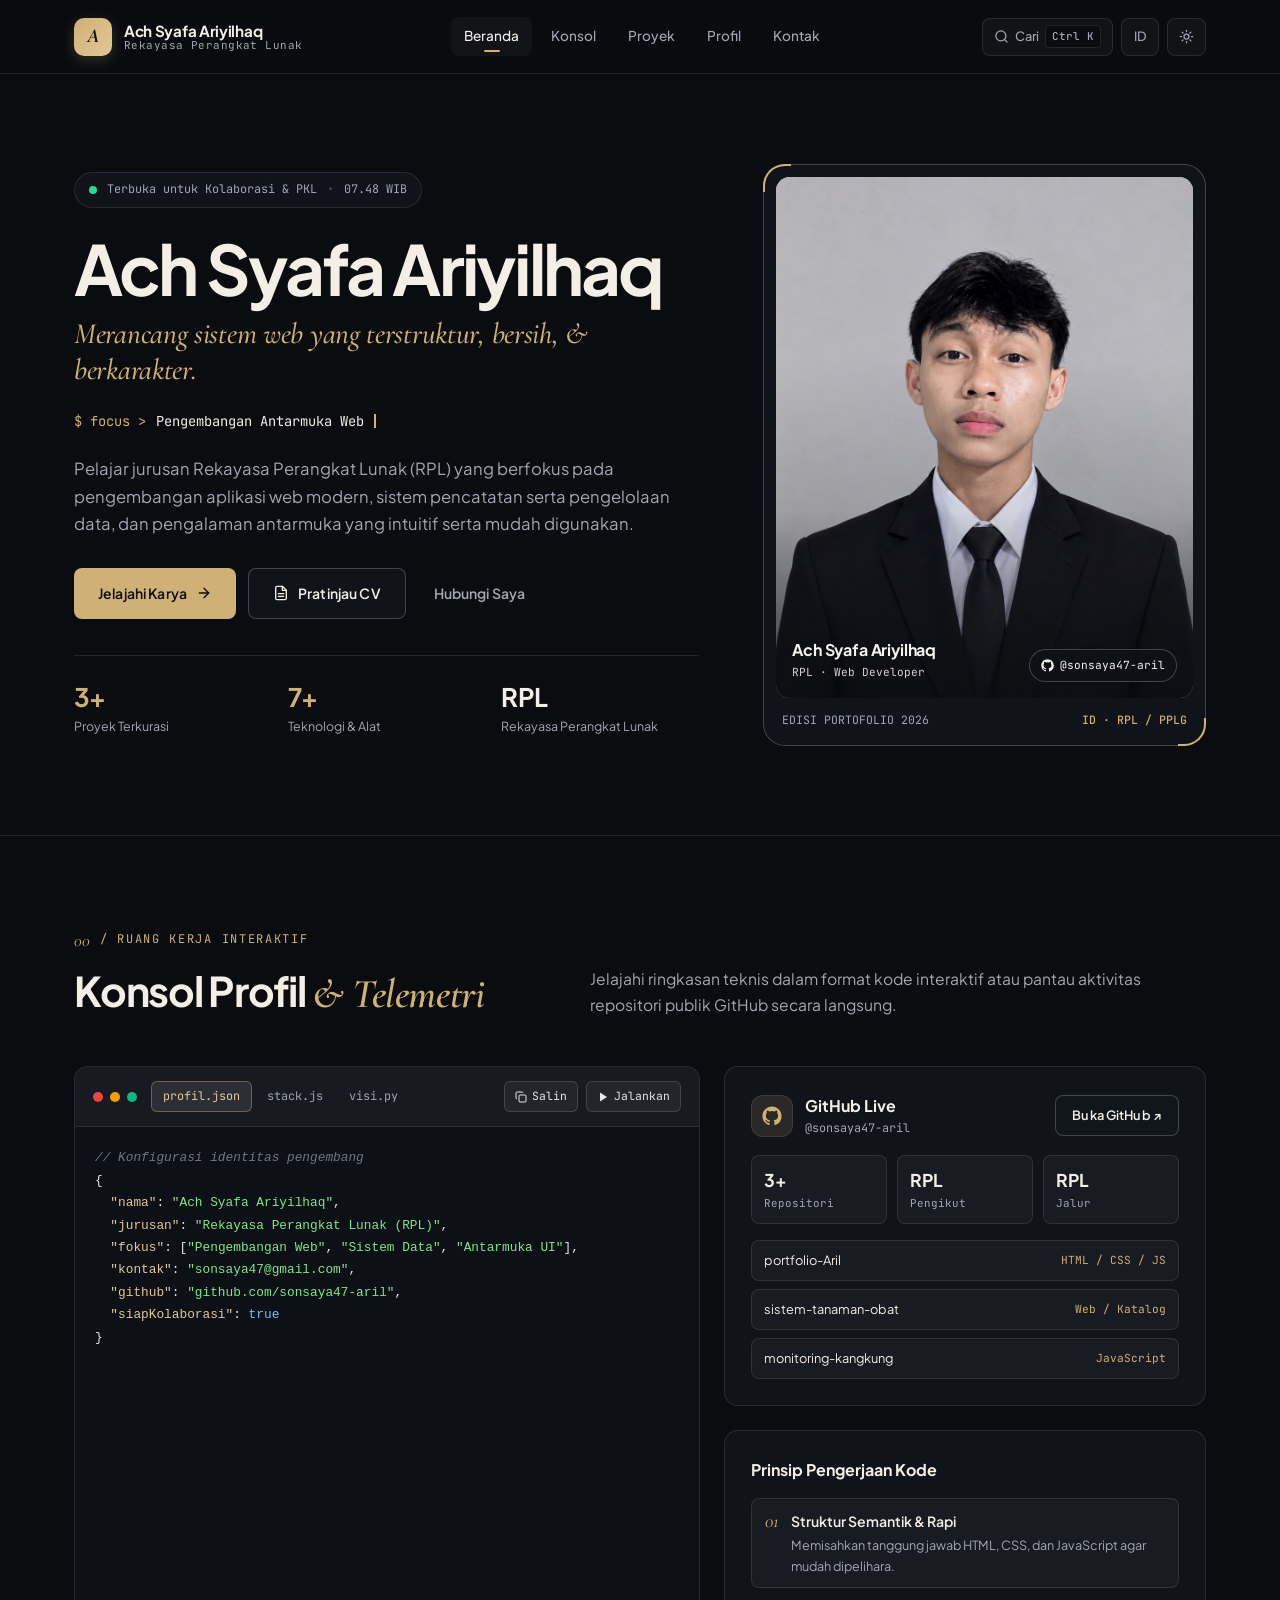
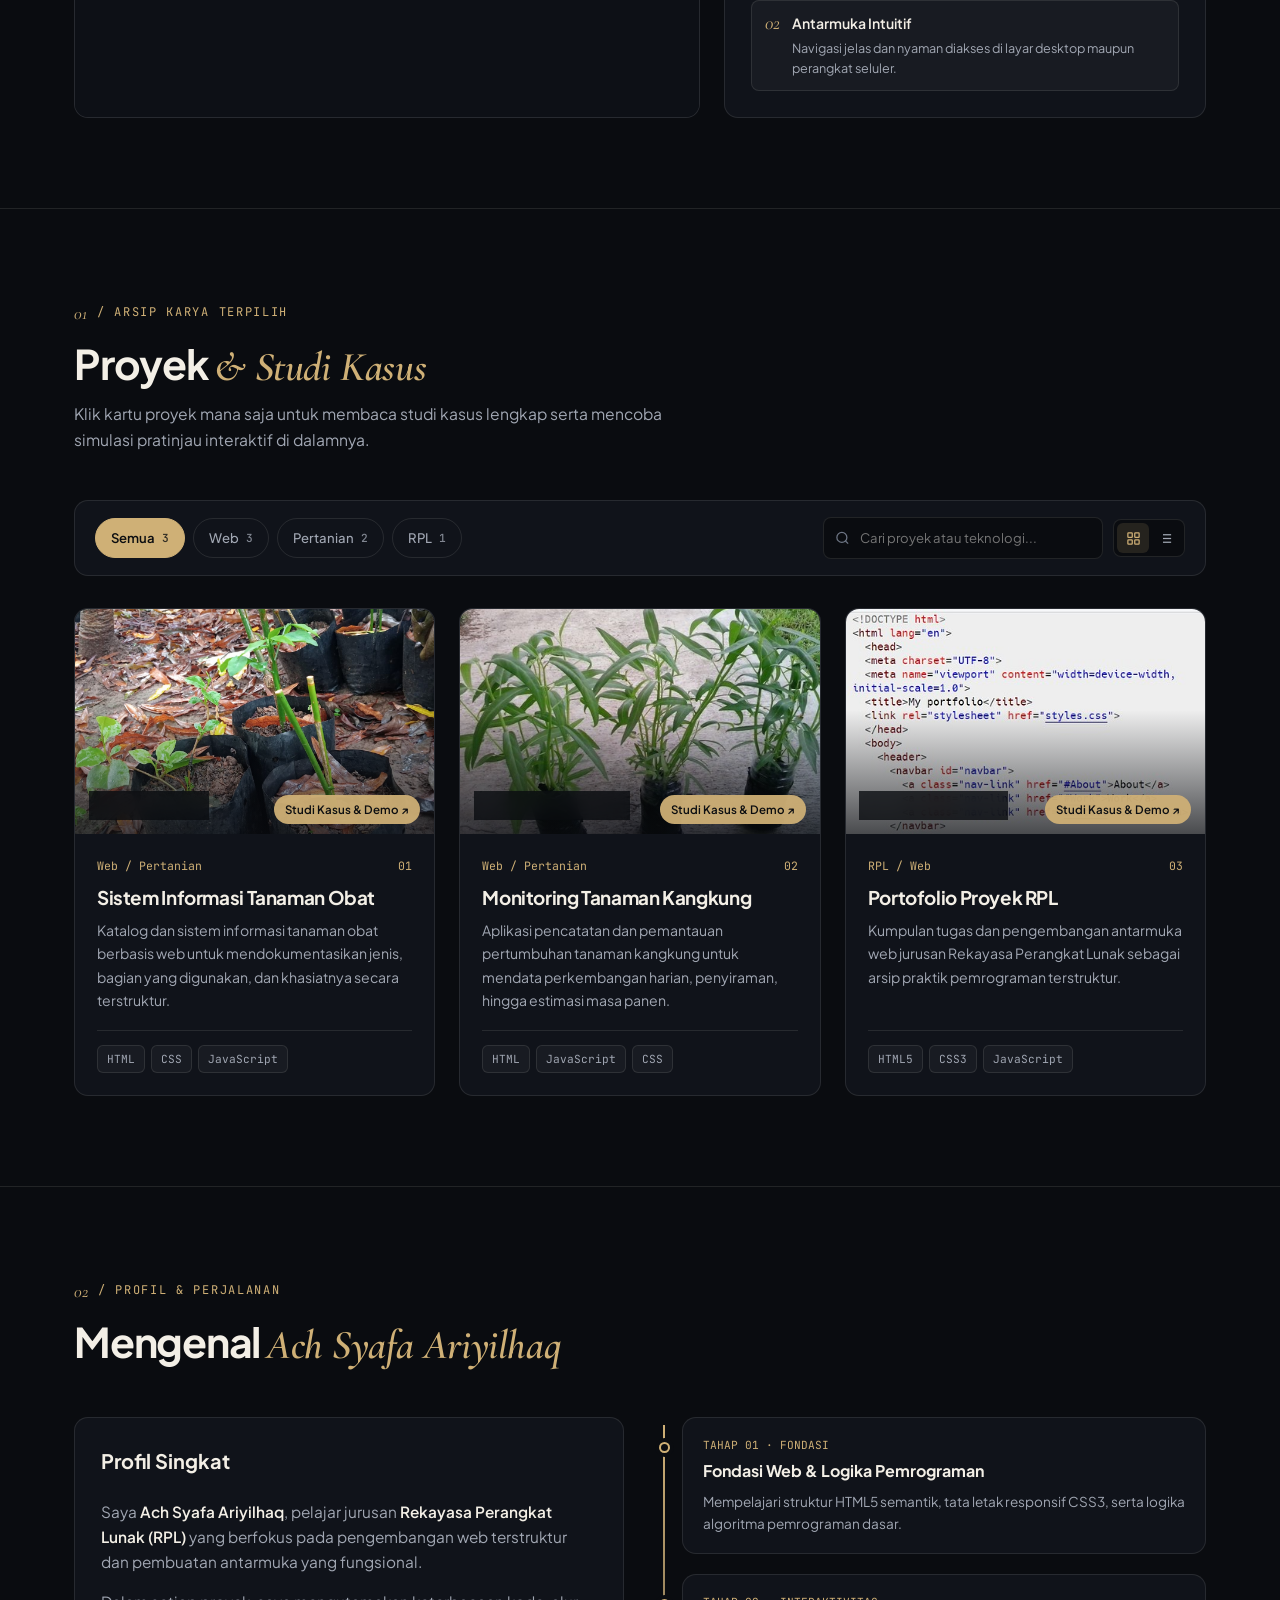
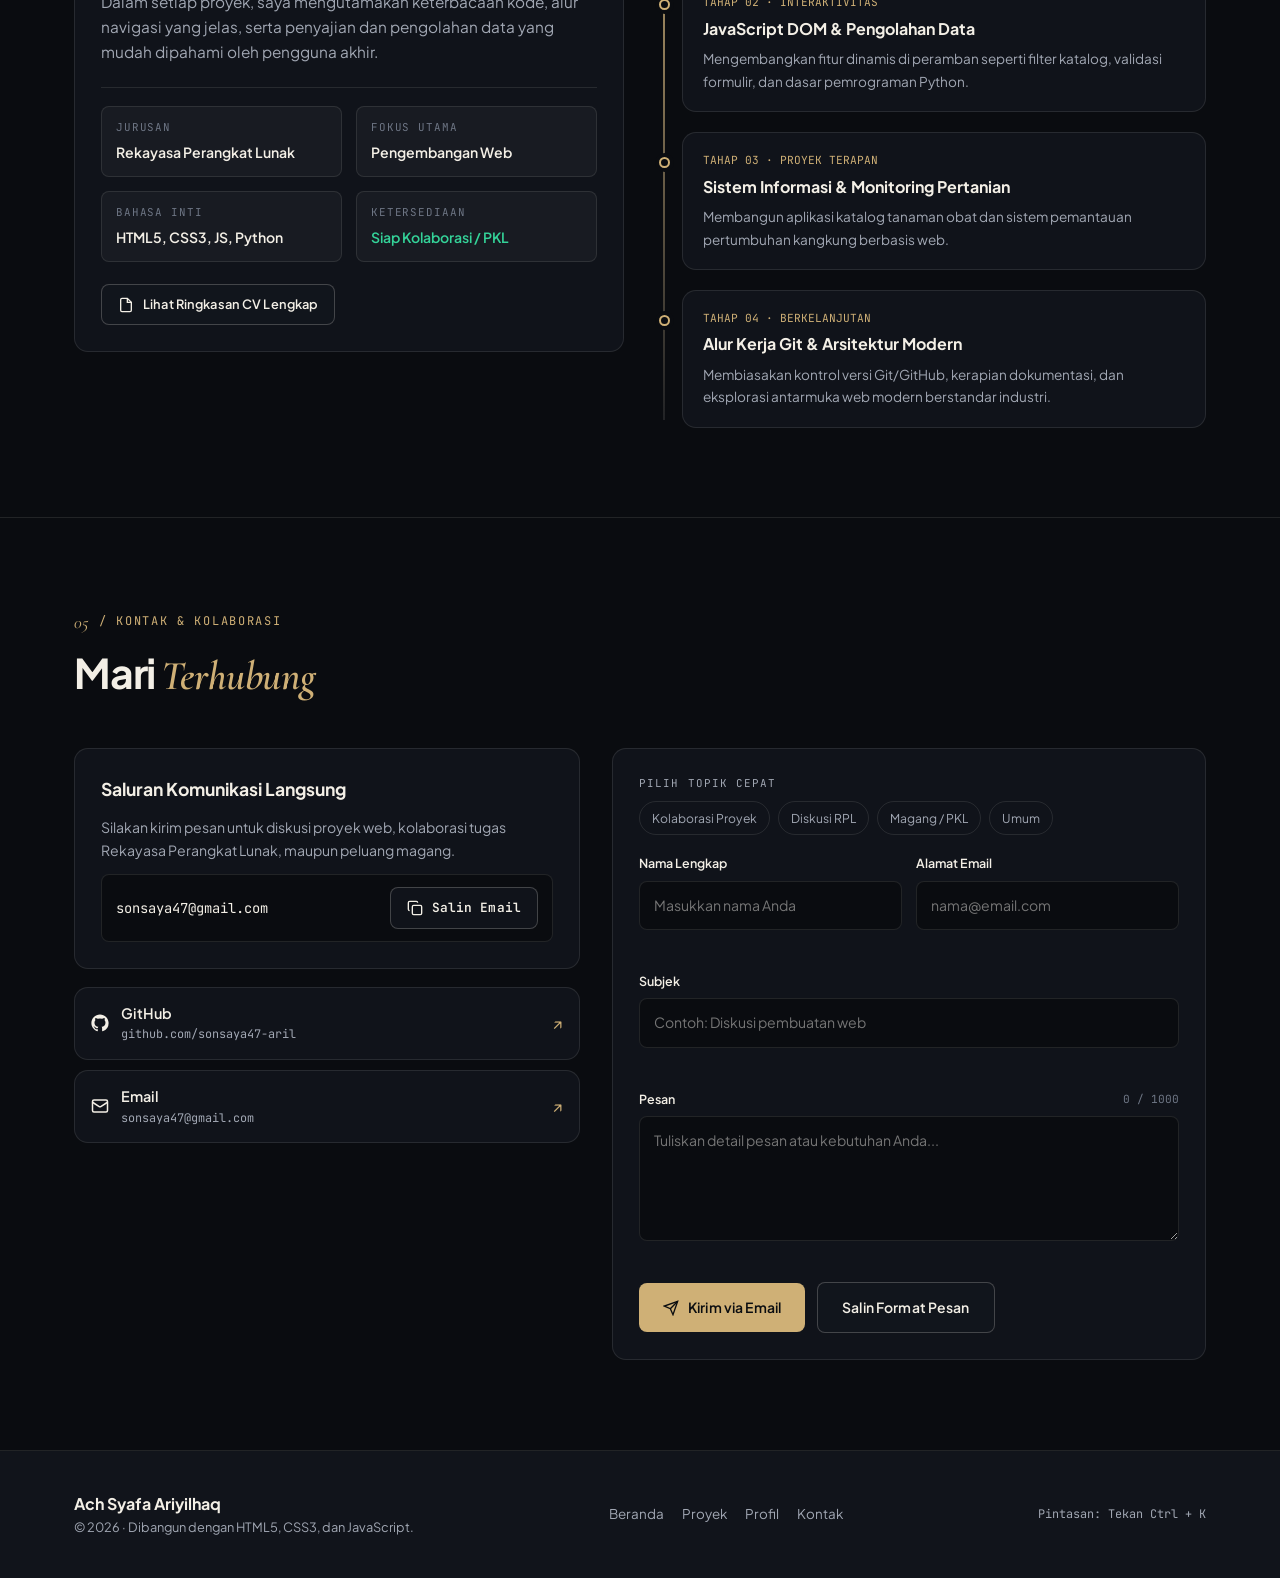
==== commit 8c2aa70e: "Add files via upload" ====
--- a/index.html
+++ b/index.html
@@ -61,7 +61,6 @@
         <a href="#ringkasan" class="nav-link" data-nav="ringkasan" data-i18n="navWorkspace">Konsol</a>
         <a href="#proyek" class="nav-link" data-nav="proyek" data-i18n="navProjects">Proyek</a>
         <a href="#tentang" class="nav-link" data-nav="tentang" data-i18n="navAbout">Profil</a>
-        <a href="#keahlian" class="nav-link" data-nav="keahlian" data-i18n="navSkills">Keahlian</a>
         <a href="#kontak" class="nav-link" data-nav="kontak" data-i18n="navContact">Kontak</a>
       </nav>
 
@@ -127,8 +126,6 @@
       <a href="#ringkasan" data-nav="ringkasan" data-i18n="navWorkspace">Konsol</a>
       <a href="#proyek" data-nav="proyek" data-i18n="navProjects">Proyek</a>
       <a href="#tentang" data-nav="tentang" data-i18n="navAbout">Profil</a>
-      <a href="#keahlian" data-nav="keahlian" data-i18n="navSkills">Keahlian</a>
-      <a href="#faq" data-nav="faq" data-i18n="navFaq">Tanya Jawab</a>
       <a href="#kontak" data-nav="kontak" data-i18n="navContact">Kontak</a>
     </nav>
     <button type="button" class="btn btn--secondary btn--sm" id="mobile-cmd-btn" style="width:100%;">
@@ -565,222 +562,6 @@
     </section>
 
     <!-- ==================================================================
-         SKILLS & CAPABILITIES
-         ================================================================== -->
-    <section id="keahlian" class="section">
-      <div class="container">
-        <div class="section-header reveal">
-          <div>
-            <p class="eyebrow"><span class="eyebrow__num">03</span> <span data-i18n="skillsEyebrow">/ Kompetensi Teknis</span></p>
-            <h2 class="section-title">
-              <span data-i18n="skillsTitle">Keahlian</span> <span class="serif-italic" data-i18n="skillsTitleSerif">&amp; Kemampuan</span>
-            </h2>
-          </div>
-
-          <div class="skills-tabs" role="group" aria-label="Filter keahlian">
-            <button type="button" class="filter-tab active" data-skill-filter="all" data-i18n="skillAll">Semua</button>
-            <button type="button" class="filter-tab" data-skill-filter="frontend" data-i18n="skillWeb">Antarmuka Web</button>
-            <button type="button" class="filter-tab" data-skill-filter="programming" data-i18n="skillProg">Pemrograman</button>
-            <button type="button" class="filter-tab" data-skill-filter="tools" data-i18n="skillTools">Perangkat Kerja</button>
-          </div>
-        </div>
-
-        <div class="skills-grid" id="skills-grid">
-          <div class="glass-card skill-card reveal" data-skill-cat="frontend">
-            <div class="skill-card__top">
-              <div class="skill-badge-group">
-                <div class="skill-icon">H5</div>
-                <div>
-                  <h3>HTML5</h3>
-                  <div class="skill-cat" data-i18n="catWeb">Antarmuka Web</div>
-                </div>
-              </div>
-              <span class="skill-pct">90%</span>
-            </div>
-            <div class="skill-bar"><div class="skill-bar__fill" data-level="90"></div></div>
-            <p class="skill-desc" data-i18n="sHtml">Markup semantik, aksesibilitas dasar, dan struktur dokumen web yang bersih.</p>
-          </div>
-
-          <div class="glass-card skill-card reveal" data-skill-cat="frontend">
-            <div class="skill-card__top">
-              <div class="skill-badge-group">
-                <div class="skill-icon">C3</div>
-                <div>
-                  <h3>CSS3</h3>
-                  <div class="skill-cat" data-i18n="catWeb">Antarmuka Web</div>
-                </div>
-              </div>
-              <span class="skill-pct">85%</span>
-            </div>
-            <div class="skill-bar"><div class="skill-bar__fill" data-level="85"></div></div>
-            <p class="skill-desc" data-i18n="sCss">Flexbox, CSS Grid, tata letak responsif, variabel tema, dan transisi halus.</p>
-          </div>
-
-          <div class="glass-card skill-card reveal" data-skill-cat="frontend">
-            <div class="skill-card__top">
-              <div class="skill-badge-group">
-                <div class="skill-icon">JS</div>
-                <div>
-                  <h3>JavaScript</h3>
-                  <div class="skill-cat" data-i18n="catWeb">Antarmuka Web</div>
-                </div>
-              </div>
-              <span class="skill-pct">80%</span>
-            </div>
-            <div class="skill-bar"><div class="skill-bar__fill" data-level="80"></div></div>
-            <p class="skill-desc" data-i18n="sJs">Manipulasi DOM, interaksi modal, filtering data, validasi form, dan penyimpanan lokal.</p>
-          </div>
-
-          <div class="glass-card skill-card reveal" data-skill-cat="programming">
-            <div class="skill-card__top">
-              <div class="skill-badge-group">
-                <div class="skill-icon">PY</div>
-                <div>
-                  <h3 data-i18n="sPyName">Dasar Python</h3>
-                  <div class="skill-cat" data-i18n="catProg">Pemrograman</div>
-                </div>
-              </div>
-              <span class="skill-pct">68%</span>
-            </div>
-            <div class="skill-bar"><div class="skill-bar__fill" data-level="68"></div></div>
-            <p class="skill-desc" data-i18n="sPy">Pemahaman logika pemrograman, struktur data dasar, dan otomasi skrip sederhana.</p>
-          </div>
-
-          <div class="glass-card skill-card reveal" data-skill-cat="tools">
-            <div class="skill-card__top">
-              <div class="skill-badge-group">
-                <div class="skill-icon">GT</div>
-                <div>
-                  <h3>Git &amp; GitHub</h3>
-                  <div class="skill-cat" data-i18n="catTools">Perangkat Kerja</div>
-                </div>
-              </div>
-              <span class="skill-pct">78%</span>
-            </div>
-            <div class="skill-bar"><div class="skill-bar__fill" data-level="78"></div></div>
-            <p class="skill-desc" data-i18n="sGit">Pengelolaan riwayat perubahan kode, repositori proyek, dan kolaborasi tim.</p>
-          </div>
-
-          <div class="glass-card skill-card reveal" data-skill-cat="tools">
-            <div class="skill-card__top">
-              <div class="skill-badge-group">
-                <div class="skill-icon">VS</div>
-                <div>
-                  <h3>VS Code</h3>
-                  <div class="skill-cat" data-i18n="catTools">Perangkat Kerja</div>
-                </div>
-              </div>
-              <span class="skill-pct">88%</span>
-            </div>
-            <div class="skill-bar"><div class="skill-bar__fill" data-level="88"></div></div>
-            <p class="skill-desc" data-i18n="sVscode">Lingkungan pengembangan utama untuk penulisan kode, debugging, dan pemformatan rapi.</p>
-          </div>
-        </div>
-
-        <!-- Capabilities -->
-        <div class="services-grid">
-          <div class="glass-card service-card reveal">
-            <div class="service-icon">
-              <svg width="22" height="22" viewBox="0 0 24 24" fill="none" stroke="currentColor" stroke-width="2"><rect width="18" height="14" x="3" y="4" rx="2"/><line x1="8" x2="16" y1="21" y2="21"/><line x1="12" x2="12" y1="18" y2="21"/></svg>
-            </div>
-            <h3 data-i18n="srv1Title">Antarmuka Web Responsif</h3>
-            <p data-i18n="srv1Desc">Merancang halaman web dengan hierarki visual yang elegan, nyaman dibaca, dan adaptif di berbagai ukuran layar.</p>
-          </div>
-
-          <div class="glass-card service-card reveal">
-            <div class="service-icon">
-              <svg width="22" height="22" viewBox="0 0 24 24" fill="none" stroke="currentColor" stroke-width="2"><ellipse cx="12" cy="5" rx="9" ry="3"/><path d="M3 5v14a9 3 0 0 0 18 0V5"/><path d="M3 12a9 3 0 0 0 18 0"/></svg>
-            </div>
-            <h3 data-i18n="srv2Title">Sistem Informasi &amp; Katalog</h3>
-            <p data-i18n="srv2Desc">Membangun antarmuka pencatatan data, pencarian katalog, serta pemantauan progres berbasis logika yang terstruktur.</p>
-          </div>
-
-          <div class="glass-card service-card reveal">
-            <div class="service-icon">
-              <svg width="22" height="22" viewBox="0 0 24 24" fill="none" stroke="currentColor" stroke-width="2"><polyline points="16 18 22 12 16 6"/><polyline points="8 6 2 12 8 18"/></svg>
-            </div>
-            <h3 data-i18n="srv3Title">Kolaborasi Proyek RPL</h3>
-            <p data-i18n="srv3Desc">Berkontribusi dalam pengembangan modul web menggunakan alur Git/GitHub yang teratur dan mudah ditinjau.</p>
-          </div>
-        </div>
-      </div>
-    </section>
-
-    <!-- ==================================================================
-         FAQ ACCORDION
-         ================================================================== -->
-    <section id="faq" class="section section--compact">
-      <div class="container">
-        <div class="section-header reveal">
-          <div>
-            <p class="eyebrow"><span class="eyebrow__num">04</span> <span data-i18n="faqEyebrow">/ Pertanyaan Umum</span></p>
-            <h2 class="section-title">
-              <span data-i18n="faqTitle">Tanya</span> <span class="serif-italic" data-i18n="faqTitleSerif">Jawab</span>
-            </h2>
-          </div>
-        </div>
-
-        <div class="faq-list">
-          <div class="faq-item reveal" data-open="true">
-            <button type="button" class="faq-trigger" aria-expanded="true">
-              <span data-i18n="q1">Teknologi apa yang paling sering Anda gunakan saat ini?</span>
-              <span class="faq-icon" aria-hidden="true">+</span>
-            </button>
-            <div class="faq-panel">
-              <div class="faq-panel__inner">
-                <p class="faq-panel__content" data-i18n="a1">
-                  Saya berfokus pada fondasi web standar industri yaitu HTML5, CSS3, dan JavaScript murni untuk memastikan pemahaman logika yang kuat, dipadukan dengan dasar Python serta Git/GitHub untuk pengelolaan kode.
-                </p>
-              </div>
-            </div>
-          </div>
-
-          <div class="faq-item reveal" data-open="false">
-            <button type="button" class="faq-trigger" aria-expanded="false">
-              <span data-i18n="q2">Apakah terbuka untuk kerja sama tugas, proyek web, atau magang (PKL)?</span>
-              <span class="faq-icon" aria-hidden="true">+</span>
-            </button>
-            <div class="faq-panel">
-              <div class="faq-panel__inner">
-                <p class="faq-panel__content" data-i18n="a2">
-                  Ya, saya sangat terbuka untuk diskusi proyek, kolaborasi antarmuka web, maupun kesempatan Praktik Kerja Lapangan (PKL) di bidang pengembangan perangkat lunak.
-                </p>
-              </div>
-            </div>
-          </div>
-
-          <div class="faq-item reveal" data-open="false">
-            <button type="button" class="faq-trigger" aria-expanded="false">
-              <span data-i18n="q3">Di mana saya dapat melihat kode sumber proyek Anda?</span>
-              <span class="faq-icon" aria-hidden="true">+</span>
-            </button>
-            <div class="faq-panel">
-              <div class="faq-panel__inner">
-                <p class="faq-panel__content" data-i18n="a3">
-                  Anda dapat meninjau repositori publik saya melalui GitHub di @sonsaya47-aril, atau menghubungi saya langsung melalui email untuk menanyakan detail proyek tertentu.
-                </p>
-              </div>
-            </div>
-          </div>
-
-          <div class="faq-item reveal" data-open="false">
-            <button type="button" class="faq-trigger" aria-expanded="false">
-              <span data-i18n="q4">Bagaimana cara tercepat menghubungi Anda?</span>
-              <span class="faq-icon" aria-hidden="true">+</span>
-            </button>
-            <div class="faq-panel">
-              <div class="faq-panel__inner">
-                <p class="faq-panel__content" data-i18n="a4">
-                  Cara tercepat adalah melalui email langsung ke sonsaya47@gmail.com atau menggunakan formulir kontak interaktif di bagian bawah halaman ini.
-                </p>
-              </div>
-            </div>
-          </div>
-        </div>
-      </div>
-    </section>
-
-    <!-- ==================================================================
          CONTACT HUB
          ================================================================== -->
     <section id="kontak" class="section">
@@ -912,7 +693,6 @@
         <a href="#beranda" data-i18n="navHome">Beranda</a>
         <a href="#proyek" data-i18n="navProjects">Proyek</a>
         <a href="#tentang" data-i18n="navAbout">Profil</a>
-        <a href="#keahlian" data-i18n="navSkills">Keahlian</a>
         <a href="#kontak" data-i18n="navContact">Kontak</a>
       </div>
 
--- a/style.css
+++ b/style.css
@@ -2645,3 +2645,17 @@
     color: #111111 !important;
   }
 }
+
+
+/* Simplified portfolio overrides */
+.ambient-canvas, .cursor-glow, .scroll-progress { display:none !important; }
+body { background-image:none !important; }
+.site-header { backdrop-filter:blur(12px); box-shadow:0 1px 0 var(--line); }
+.section { padding-top:clamp(3.5rem,7vw,6rem); padding-bottom:clamp(3.5rem,7vw,6rem); }
+.hero { min-height:auto; }
+.hero-grid { gap:clamp(2rem,5vw,4rem); }
+.glass-card, .project-card, .portrait-card, .contact-card, .workspace-card, .btn { box-shadow:none !important; backdrop-filter:none !important; }
+.glass-card, .project-card { border-radius:14px; }
+.project-card:hover, .glass-card:hover { transform:translateY(-3px); }
+.ambient-orb, .ambient-grid { display:none !important; }
+@media (prefers-reduced-motion:reduce) { *, *::before, *::after { scroll-behavior:auto !important; animation-duration:.01ms !important; transition-duration:.01ms !important; } }
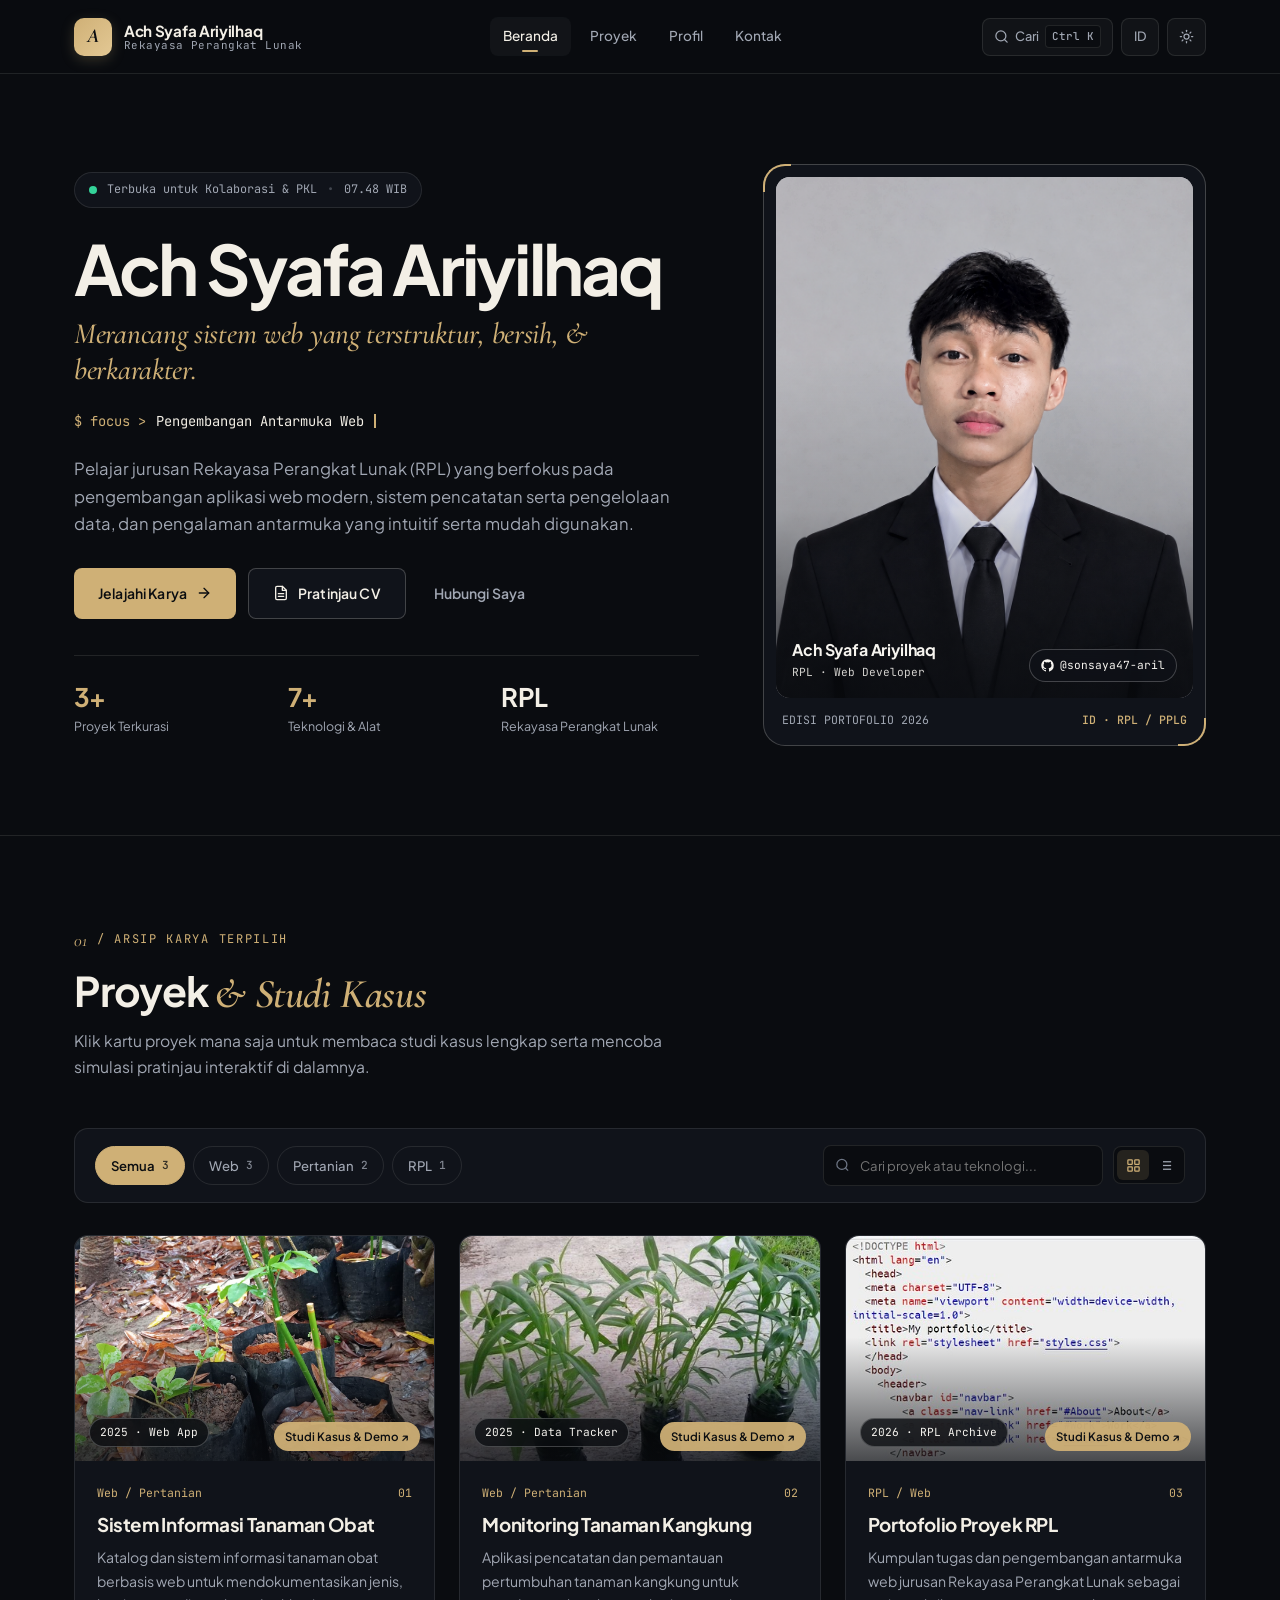
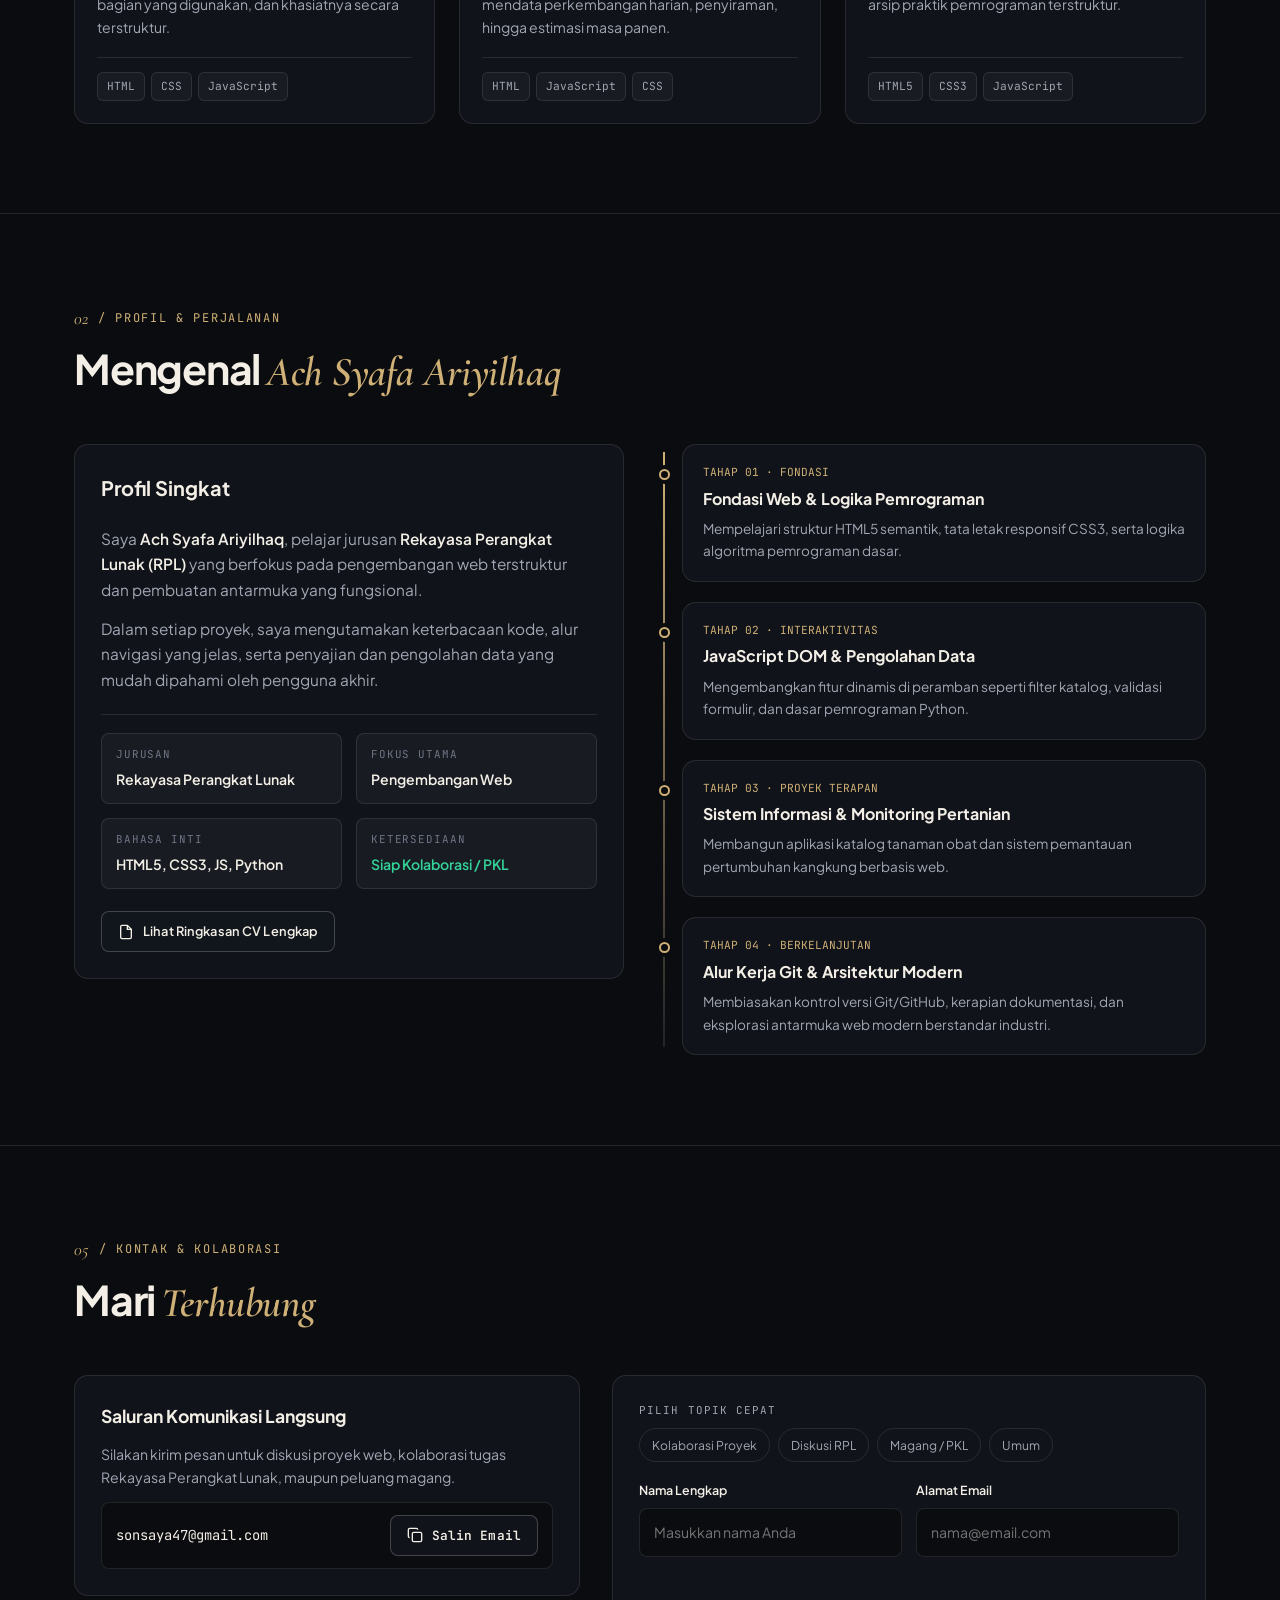
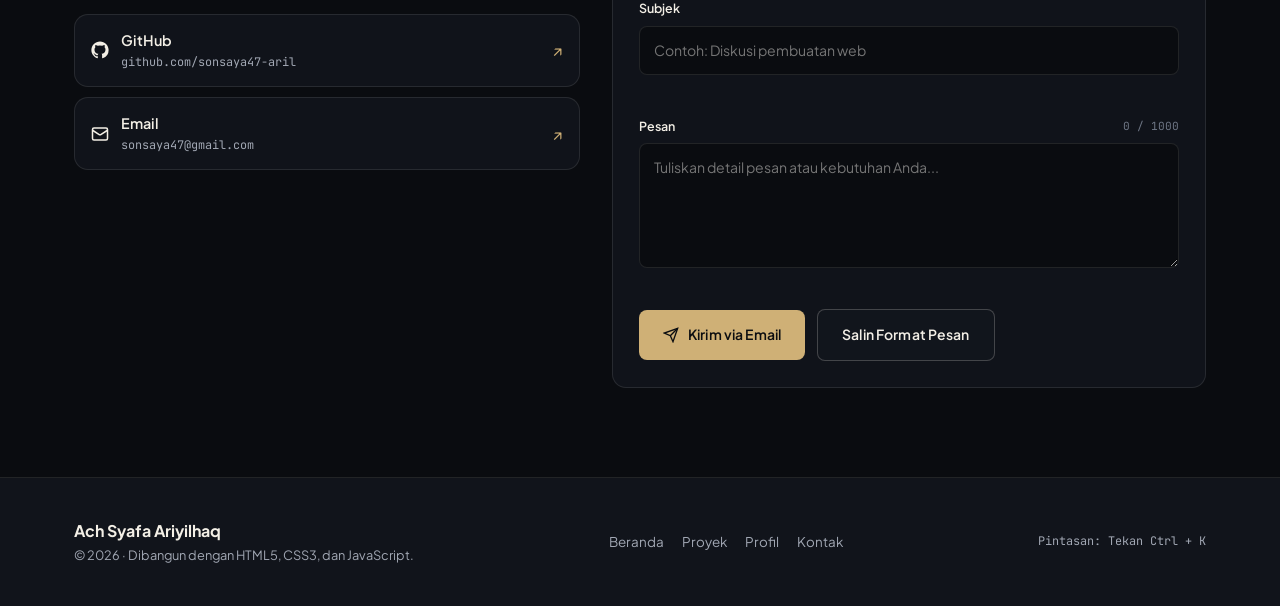
==== commit ed54f043: "Add files via upload" ====
--- a/index.html
+++ b/index.html
@@ -58,7 +58,6 @@
 
       <nav class="main-nav" aria-label="Navigasi utama">
         <a href="#beranda" class="nav-link active" data-nav="beranda" data-i18n="navHome">Beranda</a>
-        <a href="#ringkasan" class="nav-link" data-nav="ringkasan" data-i18n="navWorkspace">Konsol</a>
         <a href="#proyek" class="nav-link" data-nav="proyek" data-i18n="navProjects">Proyek</a>
         <a href="#tentang" class="nav-link" data-nav="tentang" data-i18n="navAbout">Profil</a>
         <a href="#kontak" class="nav-link" data-nav="kontak" data-i18n="navContact">Kontak</a>
@@ -223,120 +222,6 @@
 
     <!-- ==================================================================
          INTERACTIVE BENTO CONSOLE & GITHUB TELEMETRY
-         ================================================================== -->
-    <section id="ringkasan" class="section section--compact">
-      <div class="container">
-        <div class="section-header reveal">
-          <div>
-            <p class="eyebrow"><span class="eyebrow__num">00</span> <span data-i18n="consoleEyebrow">/ Ruang Kerja Interaktif</span></p>
-            <h2 class="section-title">
-              <span data-i18n="consoleTitle">Konsol Profil</span> <span class="serif-italic">&amp; Telemetri</span>
-            </h2>
-          </div>
-          <p class="section-subtitle" data-i18n="consoleDesc">
-            Jelajahi ringkasan teknis dalam format kode interaktif atau pantau aktivitas repositori publik GitHub secara langsung.
-          </p>
-        </div>
-
-        <div class="bento-grid">
-          <!-- Interactive Code Console -->
-          <div class="glass-card code-window reveal">
-            <div class="code-window__bar">
-              <div style="display:flex;align-items:center;gap:14px;flex-wrap:wrap;">
-                <div class="window-dots" aria-hidden="true">
-                  <span></span><span></span><span></span>
-                </div>
-                <div class="code-tabs" role="tablist" aria-label="Berkas profil kode">
-                  <button type="button" class="code-tab active" data-code-tab="profil" role="tab" aria-selected="true">profil.json</button>
-                  <button type="button" class="code-tab" data-code-tab="stack" role="tab" aria-selected="false">stack.js</button>
-                  <button type="button" class="code-tab" data-code-tab="visi" role="tab" aria-selected="false">visi.py</button>
-                </div>
-              </div>
-              <div class="code-actions">
-                <button type="button" class="code-mini-btn" id="copy-code-btn">
-                  <svg width="12" height="12" viewBox="0 0 24 24" fill="none" stroke="currentColor" stroke-width="2"><rect width="14" height="14" x="8" y="8" rx="2"/><path d="M4 16c-1.1 0-2-.9-2-2V4c0-1.1.9-2 2-2h10c1.1 0 2 .9 2 2"/></svg>
-                  <span data-i18n="copyCode">Salin</span>
-                </button>
-                <button type="button" class="code-mini-btn" id="run-code-btn">
-                  <svg width="12" height="12" viewBox="0 0 24 24" fill="currentColor"><polygon points="6 3 20 12 6 21 6 3"/></svg>
-                  <span data-i18n="runCode">Jalankan</span>
-                </button>
-              </div>
-            </div>
-
-            <div class="code-body">
-              <pre id="code-display"></pre>
-            </div>
-            <div class="code-output" id="code-output" aria-live="polite"></div>
-          </div>
-
-          <!-- Right Column: GitHub Telemetry & Principles -->
-          <div class="bento-stack">
-            <div class="glass-card reveal">
-              <div class="github-card-head">
-                <div class="github-identity">
-                  <div class="github-icon-wrap">
-                    <svg width="20" height="20" viewBox="0 0 24 24" fill="currentColor"><path d="M12 .5C5.65.5.5 5.65.5 12c0 5.08 3.29 9.39 7.86 10.91.57.11.78-.25.78-.55 0-.27-.01-1.17-.02-2.12-3.2.69-3.88-1.36-3.88-1.36-.52-1.33-1.28-1.68-1.28-1.68-1.04-.71.08-.7.08-.7 1.15.08 1.76 1.18 1.76 1.18 1.03 1.76 2.69 1.25 3.35.95.1-.74.4-1.25.73-1.54-2.55-.29-5.24-1.28-5.24-5.68 0-1.25.45-2.28 1.18-3.08-.12-.29-.51-1.46.11-3.04 0 0 .96-.31 3.16 1.18a10.9 10.9 0 0 1 5.76 0c2.2-1.49 3.16-1.18 3.16-1.18.62 1.58.23 2.75.11 3.04.74.8 1.18 1.83 1.18 3.08 0 4.41-2.69 5.39-5.25 5.67.41.36.78 1.06.78 2.14 0 1.55-.01 2.79-.01 3.17 0 .31.21.67.79.55A11.51 11.51 0 0 0 23.5 12C23.5 5.65 18.35.5 12 .5Z"/></svg>
-                  </div>
-                  <div>
-                    <h3 style="font-size:1rem;font-weight:700;">GitHub Live</h3>
-                    <p style="font-family:var(--font-mono);font-size:0.74rem;color:var(--text-muted);" id="gh-status-text">@sonsaya47-aril</p>
-                  </div>
-                </div>
-                <a href="https://github.com/sonsaya47-aril" target="_blank" rel="noopener noreferrer" class="btn btn--secondary btn--sm" data-i18n="openGithub">
-                  Buka GitHub ↗
-                </a>
-              </div>
-
-              <div class="github-metrics">
-                <div class="gh-metric">
-                  <div class="gh-metric__val" id="gh-repos-count">—</div>
-                  <div class="gh-metric__lbl" data-i18n="ghRepos">Repositori</div>
-                </div>
-                <div class="gh-metric">
-                  <div class="gh-metric__val" id="gh-followers-count">—</div>
-                  <div class="gh-metric__lbl" data-i18n="ghFollowers">Pengikut</div>
-                </div>
-                <div class="gh-metric">
-                  <div class="gh-metric__val">RPL</div>
-                  <div class="gh-metric__lbl" data-i18n="ghTrack">Jalur</div>
-                </div>
-              </div>
-
-              <div class="gh-repos-list" id="gh-repos-list">
-                <div class="gh-repo-item">
-                  <span>Memuat repositori terbaru...</span>
-                  <span class="gh-repo-item__lang">GitHub API</span>
-                </div>
-              </div>
-            </div>
-
-            <div class="glass-card reveal">
-              <h3 style="font-size:1rem;font-weight:700;margin-bottom:14px;" data-i18n="principlesTitle">Prinsip Pengerjaan Kode</h3>
-              <div class="principles-list">
-                <div class="principle-row">
-                  <span class="principle-num">01</span>
-                  <div>
-                    <h4 data-i18n="p1Title">Struktur Semantik &amp; Rapi</h4>
-                    <p data-i18n="p1Desc">Memisahkan tanggung jawab HTML, CSS, dan JavaScript agar mudah dipelihara.</p>
-                  </div>
-                </div>
-                <div class="principle-row">
-                  <span class="principle-num">02</span>
-                  <div>
-                    <h4 data-i18n="p2Title">Antarmuka Intuitif</h4>
-                    <p data-i18n="p2Desc">Navigasi jelas dan nyaman diakses di layar desktop maupun perangkat seluler.</p>
-                  </div>
-                </div>
-              </div>
-            </div>
-          </div>
-        </div>
-      </div>
-    </section>
-
-    <!-- ==================================================================
-         PROJECTS SECTION
          ================================================================== -->
     <section id="proyek" class="section">
       <div class="container">
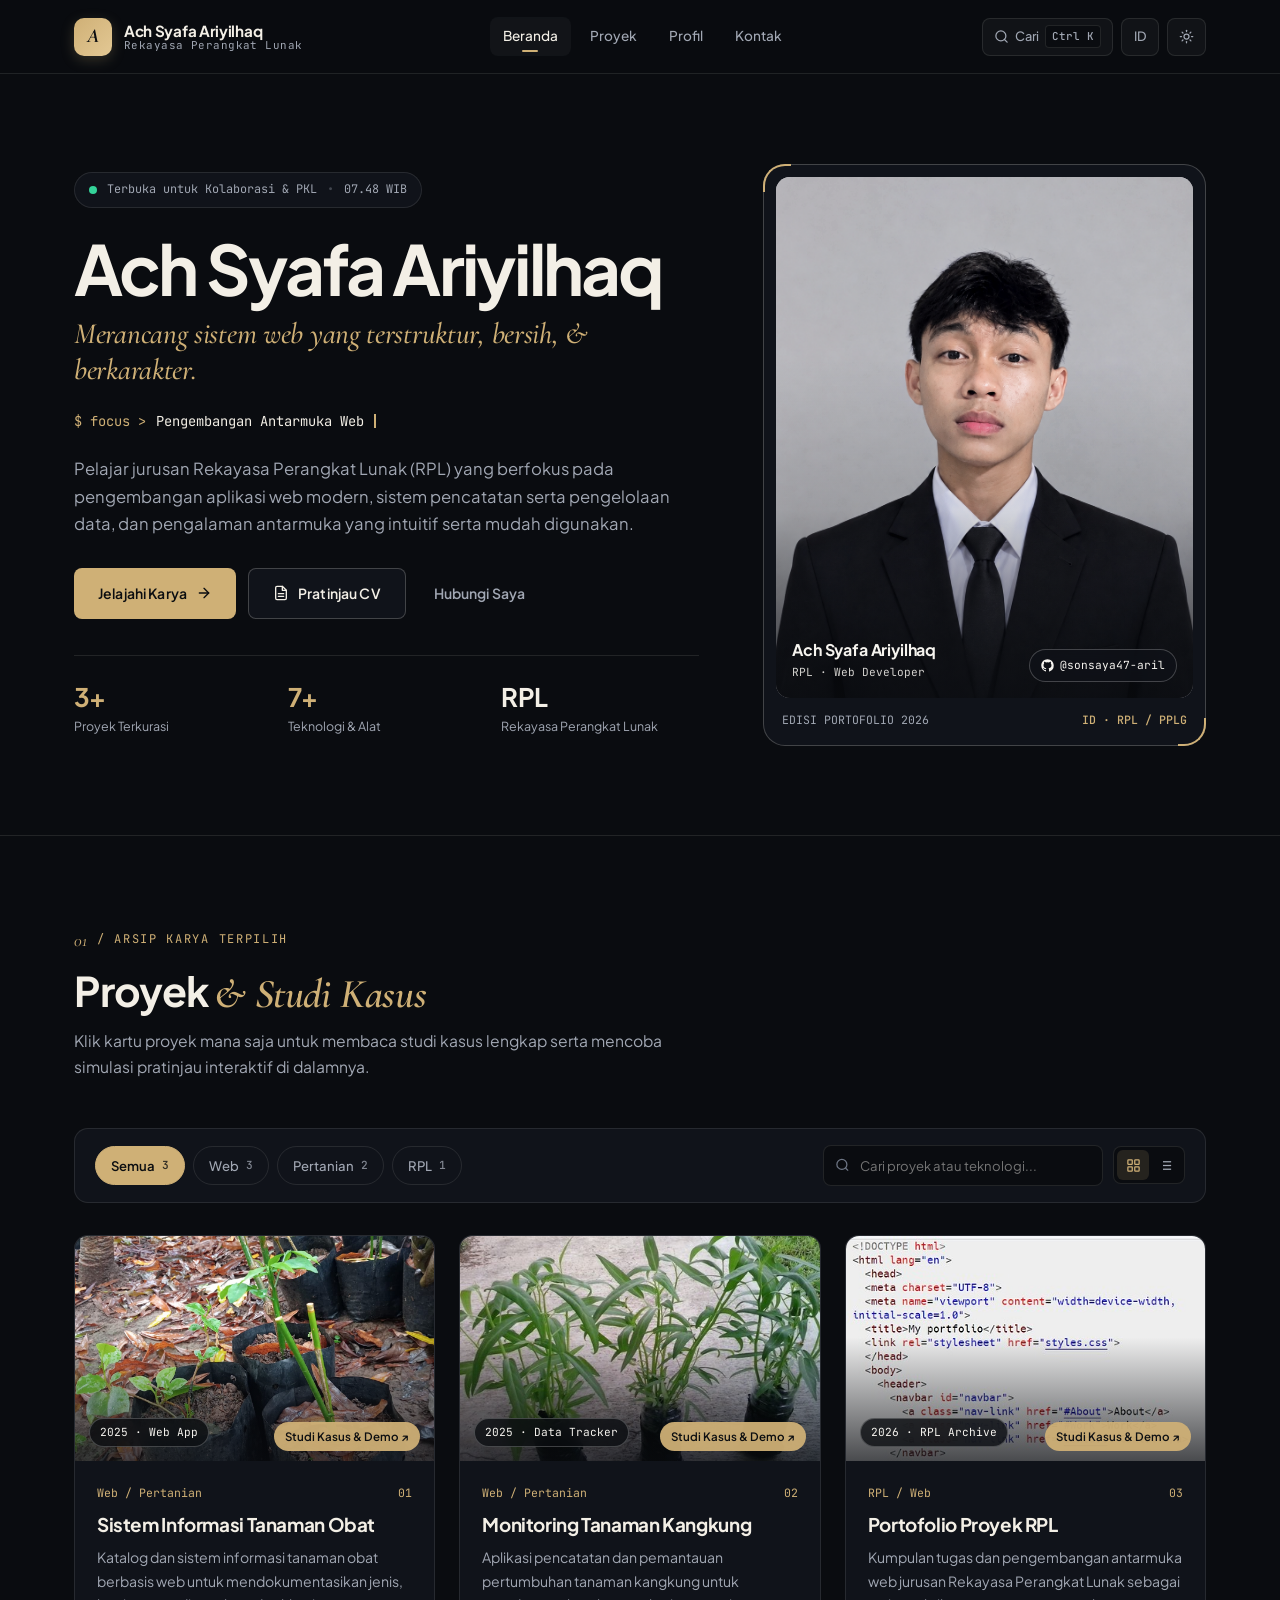
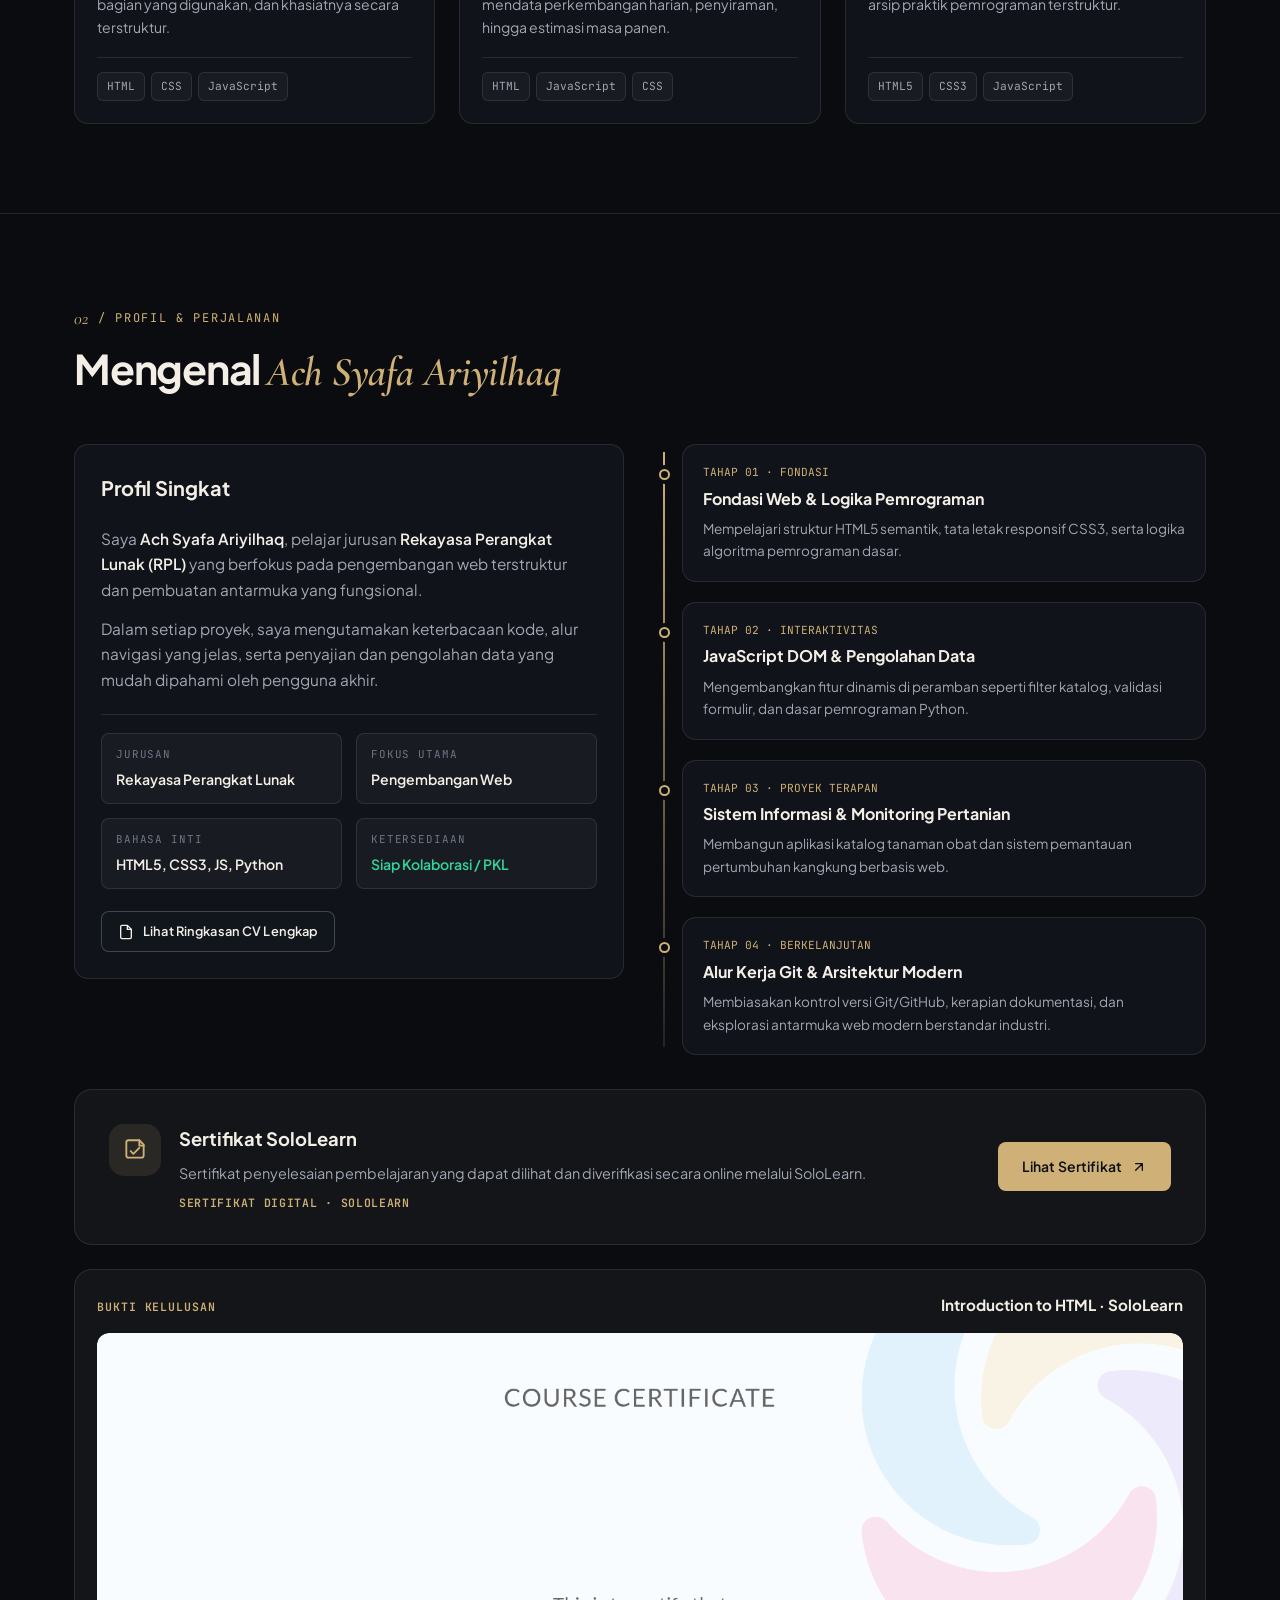
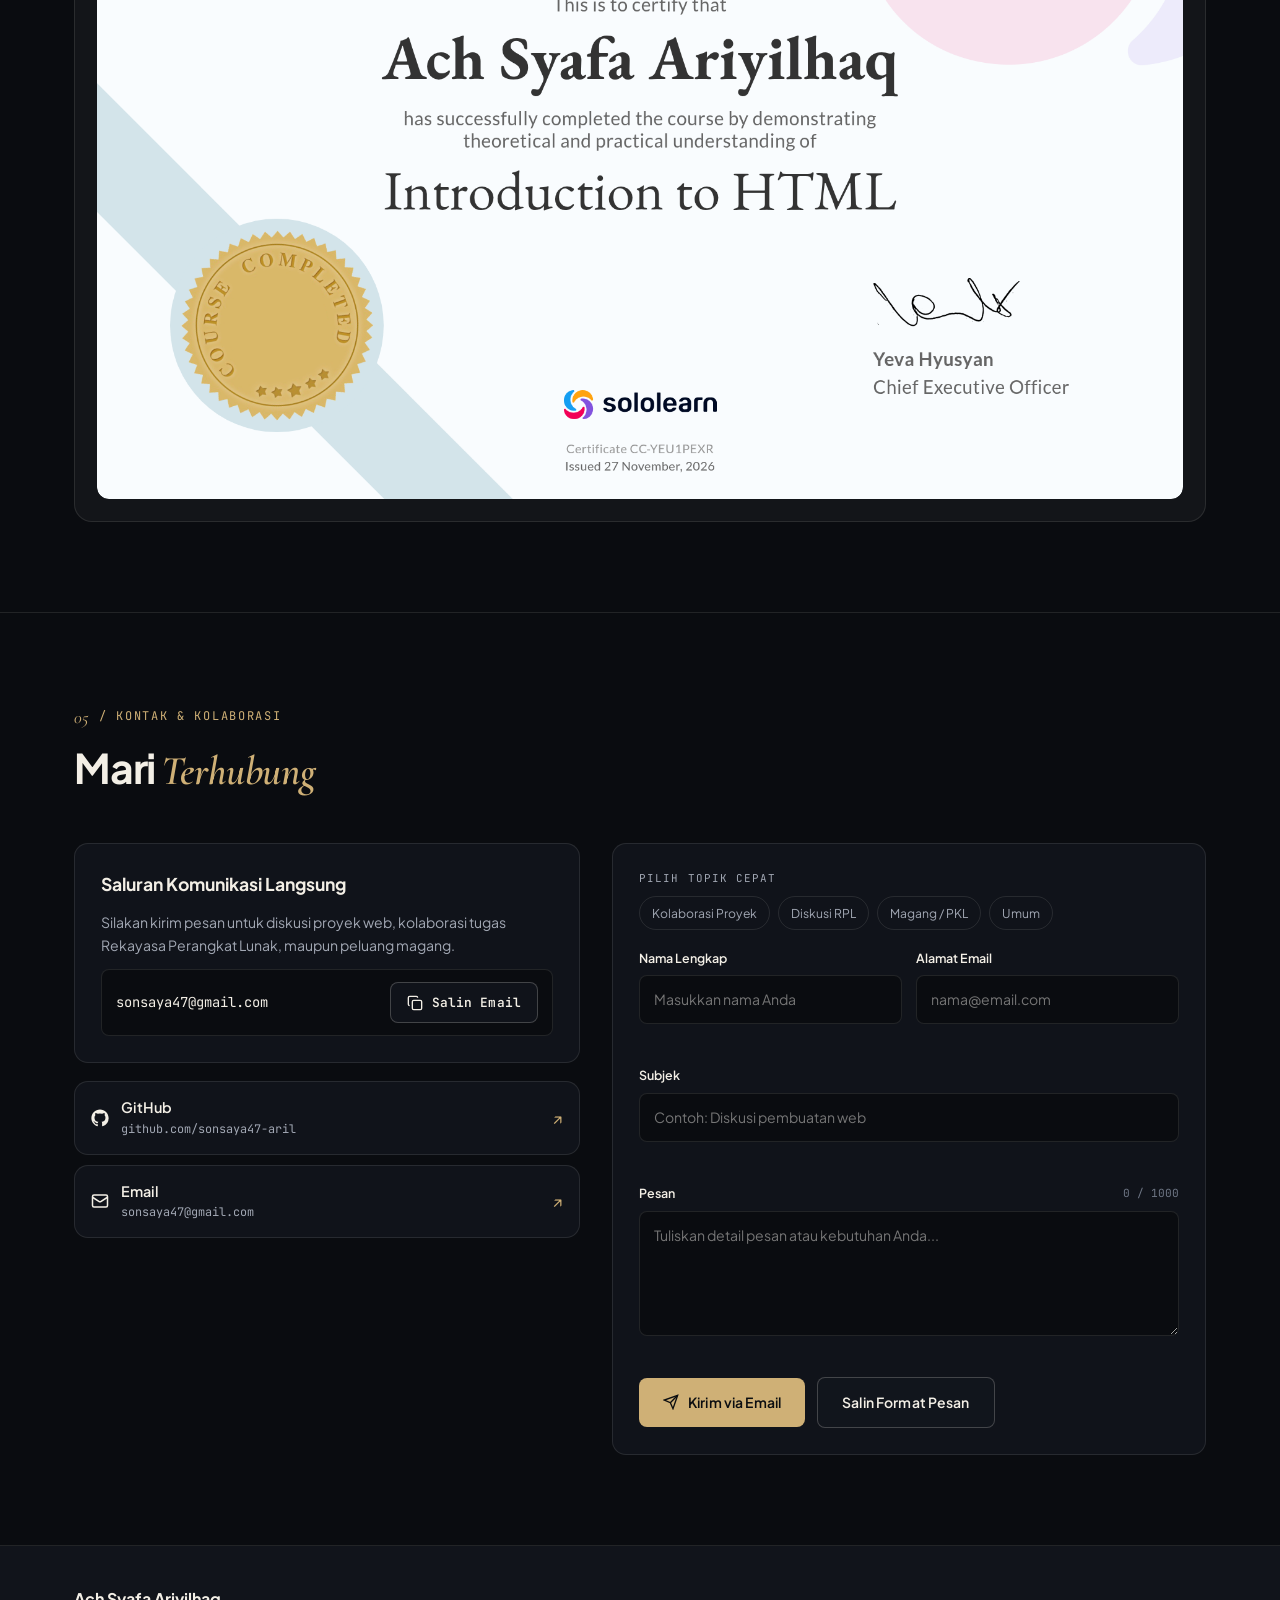
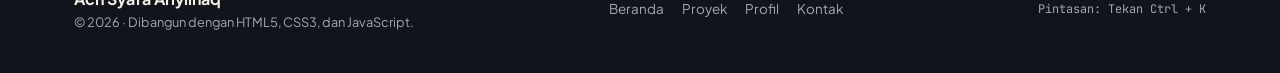
==== commit 51fbd47e: "Add files via upload" ====
--- a/index.html
+++ b/index.html
@@ -444,6 +444,35 @@
           </div>
         </div>
       </div>
+
+      <div class="container">
+        <article class="certificate-card reveal" aria-labelledby="certificate-title">
+          <div class="certificate-card__content">
+            <div class="certificate-card__icon" aria-hidden="true">
+              <svg viewBox="0 0 24 24" fill="none" stroke="currentColor" stroke-width="1.7" stroke-linecap="round" stroke-linejoin="round"><path d="M8 3h8l4 4v10a2 2 0 0 1-2 2H6a2 2 0 0 1-2-2V5a2 2 0 0 1 2-2h2Z"/><path d="M16 3v5h4M8 13l2.5 2.5L16 10"/></svg>
+            </div>
+            <div>
+              <h3 id="certificate-title">Sertifikat SoloLearn</h3>
+              <p>Sertifikat penyelesaian pembelajaran yang dapat dilihat dan diverifikasi secara online melalui SoloLearn.</p>
+              <span class="certificate-card__meta">SERTIFIKAT DIGITAL · SOLOLEARN</span>
+            </div>
+          </div>
+          <a class="btn btn--primary" href="https://www.sololearn.com/certificates/CC-YEU1PEXR" target="_blank" rel="noopener noreferrer">
+            Lihat Sertifikat
+            <svg viewBox="0 0 24 24" fill="none" stroke="currentColor" stroke-width="2" stroke-linecap="round" stroke-linejoin="round" aria-hidden="true"><path d="M7 17 17 7M7 7h10v10"/></svg>
+          </a>
+        </article>
+
+        <figure class="certificate-preview reveal">
+          <figcaption class="certificate-preview__caption">
+            <span>BUKTI KELULUSAN</span>
+            <strong>Introduction to HTML · SoloLearn</strong>
+          </figcaption>
+          <a href="sertifikat-sololearn-html.png" target="_blank" rel="noopener noreferrer" aria-label="Buka gambar sertifikat ukuran penuh">
+            <img src="sertifikat-sololearn-html.png" alt="Sertifikat SoloLearn Introduction to HTML atas nama Ach Syafa Ariyilhaq" loading="lazy">
+          </a>
+        </figure>
+      </div>
     </section>
 
     <!-- ==================================================================
--- a/style.css
+++ b/style.css
@@ -2659,3 +2659,65 @@
 .project-card:hover, .glass-card:hover { transform:translateY(-3px); }
 .ambient-orb, .ambient-grid { display:none !important; }
 @media (prefers-reduced-motion:reduce) { *, *::before, *::after { scroll-behavior:auto !important; animation-duration:.01ms !important; transition-duration:.01ms !important; } }
+
+/* SoloLearn certificate */
+.certificate-card {
+  margin-top: 34px;
+  padding: clamp(22px, 4vw, 34px);
+  display: flex;
+  align-items: center;
+  justify-content: space-between;
+  gap: 24px;
+  border: 1px solid var(--border, rgba(255,255,255,.12));
+  border-radius: 18px;
+  background: var(--surface, rgba(255,255,255,.04));
+}
+.certificate-card__content { display: flex; align-items: flex-start; gap: 18px; }
+.certificate-card__icon {
+  width: 52px; height: 52px; flex: 0 0 52px;
+  display: grid; place-items: center; border-radius: 15px;
+  color: var(--accent, #cfb076); background: rgba(207,176,118,.12);
+}
+.certificate-card__icon svg { width: 26px; height: 26px; }
+.certificate-card h3 { margin: 0 0 7px; font-size: 1.15rem; }
+.certificate-card p { margin: 0; color: var(--text-muted); line-height: 1.7; font-size: .9rem; }
+.certificate-card__meta { display: block; margin-top: 9px; color: var(--accent, #cfb076); font: 600 .72rem 'JetBrains Mono', monospace; letter-spacing: .06em; }
+.certificate-card .btn { flex: 0 0 auto; }
+@media (max-width: 640px) {
+  .certificate-card { align-items: flex-start; flex-direction: column; }
+  .certificate-card .btn { width: 100%; justify-content: center; }
+  .certificate-card__content { gap: 13px; }
+}
+
+
+/* SoloLearn certificate image */
+.certificate-preview {
+  margin: 24px 0 0;
+  padding: clamp(14px, 2.5vw, 22px);
+  border: 1px solid var(--border, rgba(255,255,255,.12));
+  border-radius: 18px;
+  background: var(--surface, rgba(255,255,255,.04));
+}
+.certificate-preview__caption {
+  display: flex;
+  flex-wrap: wrap;
+  align-items: baseline;
+  justify-content: space-between;
+  gap: 8px 16px;
+  margin-bottom: 16px;
+}
+.certificate-preview__caption span {
+  color: var(--accent, #cfb076);
+  font: 600 .72rem 'JetBrains Mono', monospace;
+  letter-spacing: .08em;
+}
+.certificate-preview__caption strong { font-size: .95rem; }
+.certificate-preview a { display: block; overflow: hidden; border-radius: 12px; }
+.certificate-preview img {
+  display: block;
+  width: 100%;
+  height: auto;
+  border-radius: 12px;
+  transition: transform .25s ease;
+}
+.certificate-preview a:hover img { transform: scale(1.01); }
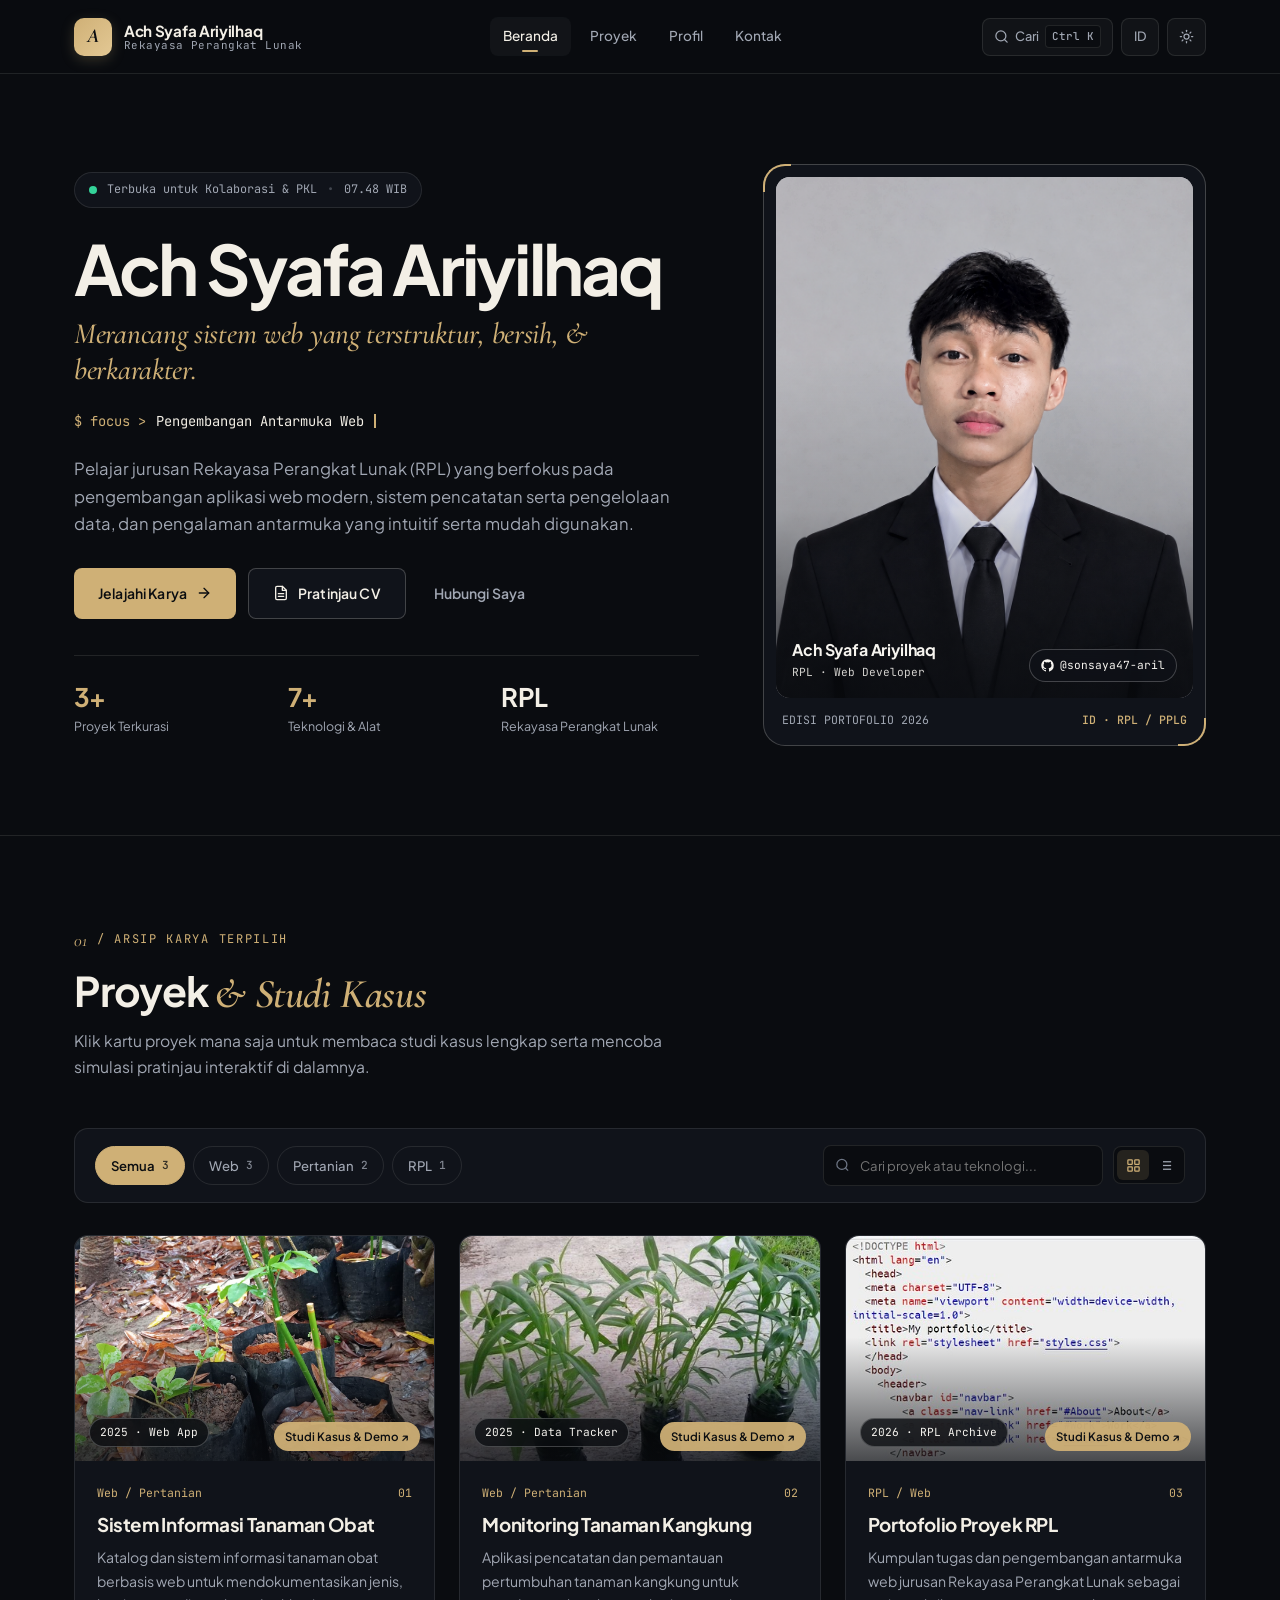
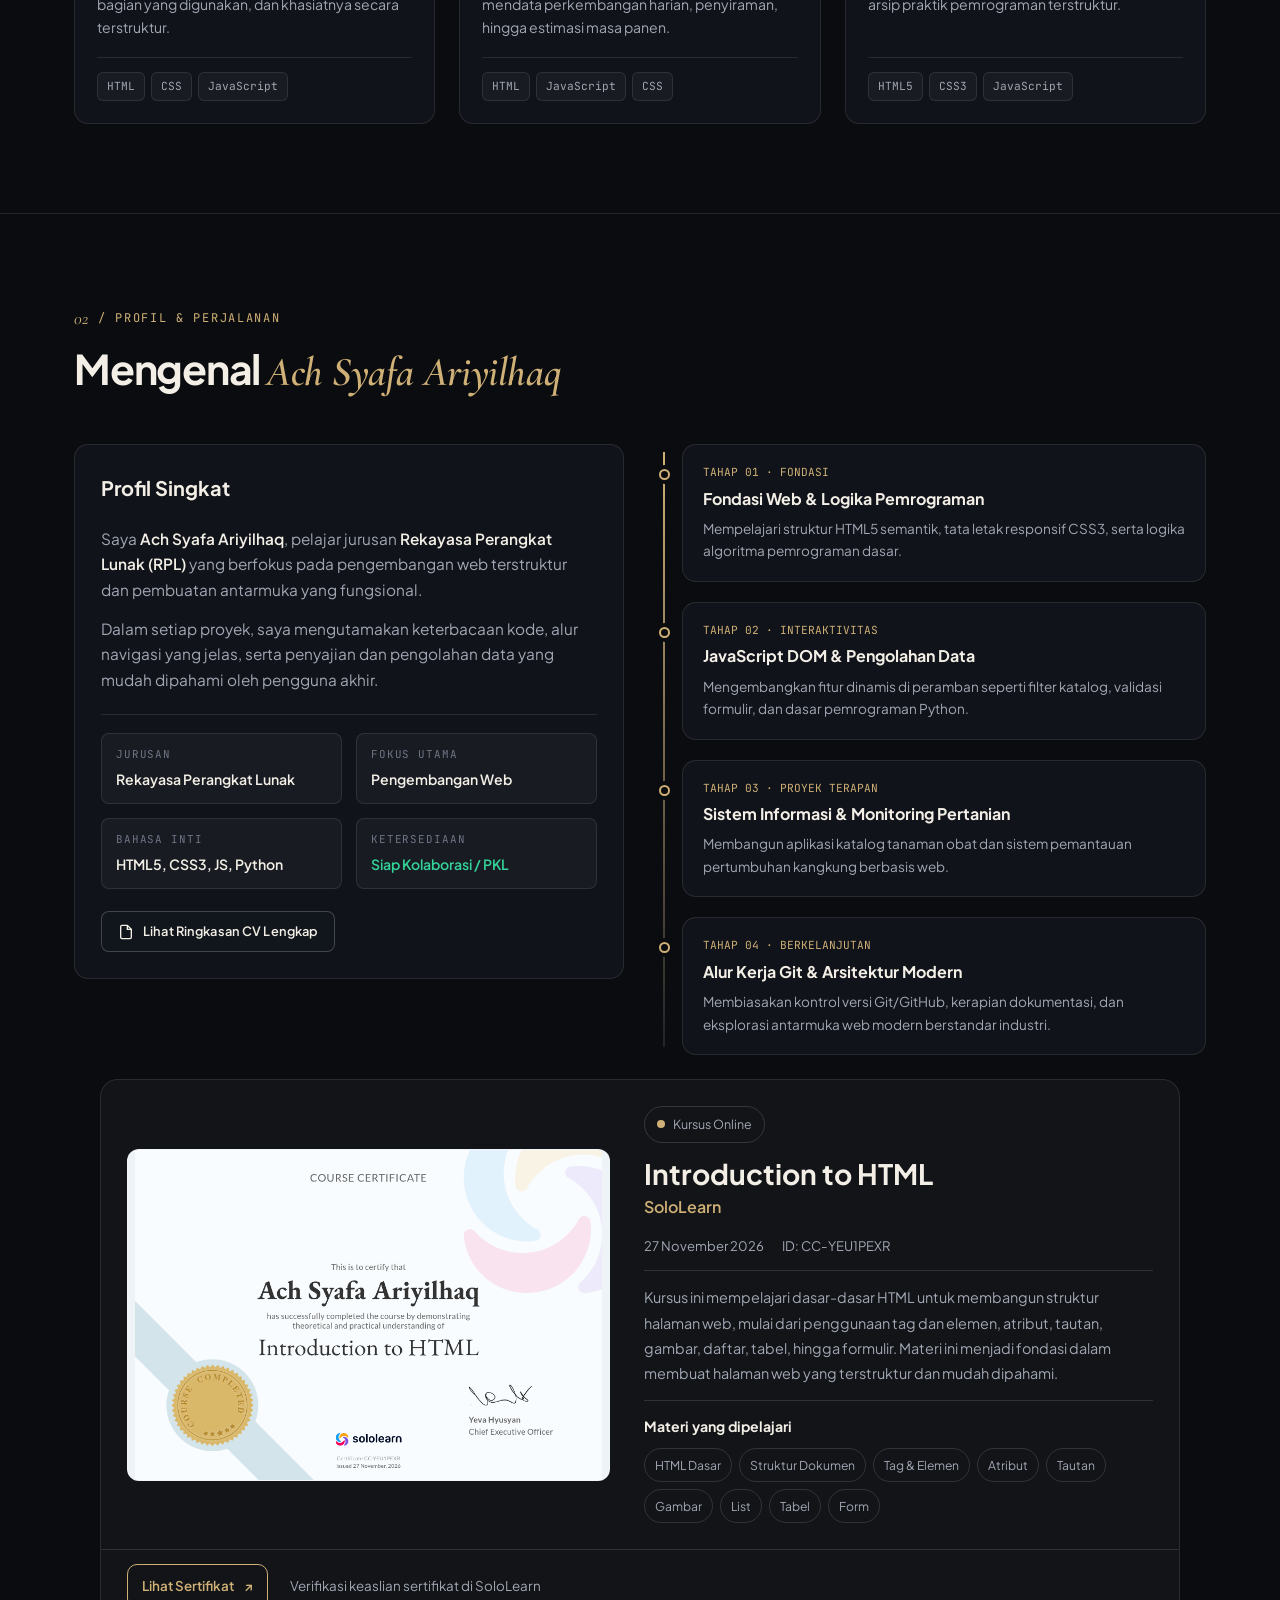
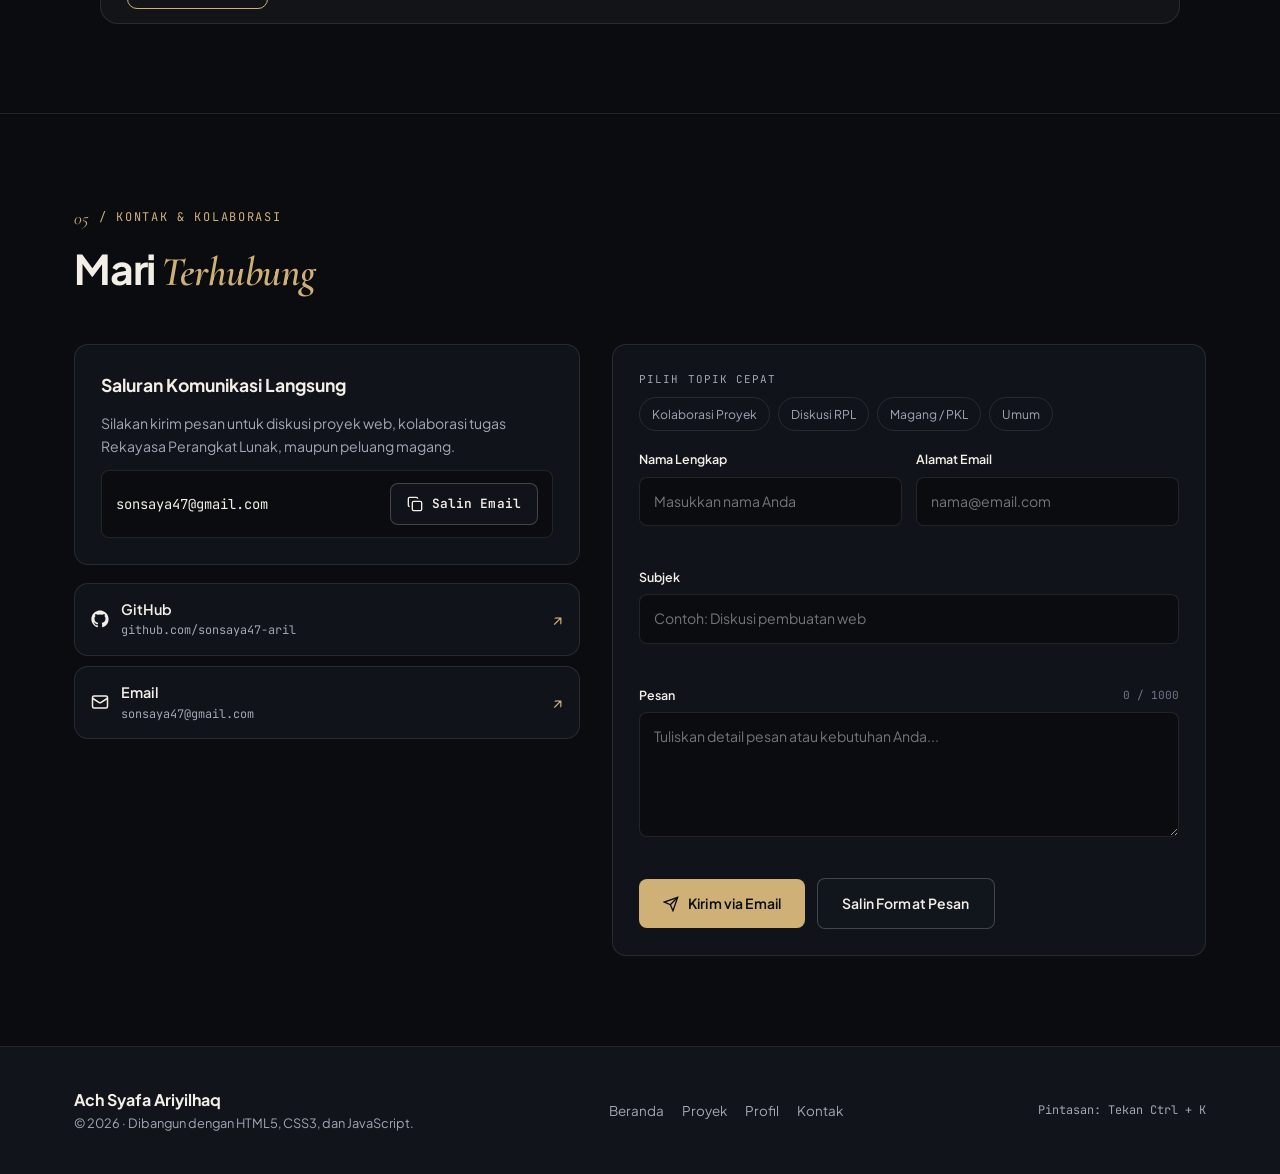
==== commit 5a752c21: "Add files via upload" ====
--- a/index.html
+++ b/index.html
@@ -446,32 +446,33 @@
       </div>
 
       <div class="container">
-        <article class="certificate-card reveal" aria-labelledby="certificate-title">
-          <div class="certificate-card__content">
-            <div class="certificate-card__icon" aria-hidden="true">
-              <svg viewBox="0 0 24 24" fill="none" stroke="currentColor" stroke-width="1.7" stroke-linecap="round" stroke-linejoin="round"><path d="M8 3h8l4 4v10a2 2 0 0 1-2 2H6a2 2 0 0 1-2-2V5a2 2 0 0 1 2-2h2Z"/><path d="M16 3v5h4M8 13l2.5 2.5L16 10"/></svg>
-            </div>
-            <div>
-              <h3 id="certificate-title">Sertifikat SoloLearn</h3>
-              <p>Sertifikat penyelesaian pembelajaran yang dapat dilihat dan diverifikasi secara online melalui SoloLearn.</p>
-              <span class="certificate-card__meta">SERTIFIKAT DIGITAL · SOLOLEARN</span>
-            </div>
-          </div>
-          <a class="btn btn--primary" href="https://www.sololearn.com/certificates/CC-YEU1PEXR" target="_blank" rel="noopener noreferrer">
-            Lihat Sertifikat
-            <svg viewBox="0 0 24 24" fill="none" stroke="currentColor" stroke-width="2" stroke-linecap="round" stroke-linejoin="round" aria-hidden="true"><path d="M7 17 17 7M7 7h10v10"/></svg>
-          </a>
+        <article class="certificate-showcase reveal" aria-labelledby="certificate-title">
+          <div class="certificate-showcase__main">
+            <a class="certificate-showcase__image" href="sertifikat-sololearn-html.png" target="_blank" rel="noopener noreferrer" aria-label="Buka sertifikat Introduction to HTML ukuran penuh">
+              <img src="sertifikat-sololearn-html.png" alt="Sertifikat Introduction to HTML dari SoloLearn atas nama Ach Syafa Ariyilhaq" loading="lazy">
+            </a>
+            <div class="certificate-showcase__details">
+              <span class="certificate-showcase__badge"><span></span> Kursus Online</span>
+              <h3 id="certificate-title">Introduction to HTML</h3>
+              <p class="certificate-showcase__provider">SoloLearn</p>
+              <div class="certificate-showcase__meta">
+                <span>27 November 2026</span>
+                <span>ID: CC-YEU1PEXR</span>
+              </div>
+              <p class="certificate-showcase__description">Kursus ini mempelajari dasar-dasar HTML untuk membangun struktur halaman web, mulai dari penggunaan tag dan elemen, atribut, tautan, gambar, daftar, tabel, hingga formulir. Materi ini menjadi fondasi dalam membuat halaman web yang terstruktur dan mudah dipahami.</p>
+              <div class="certificate-showcase__learning">
+                <strong>Materi yang dipelajari</strong>
+                <div class="certificate-showcase__tags">
+                  <span>HTML Dasar</span><span>Struktur Dokumen</span><span>Tag &amp; Elemen</span><span>Atribut</span><span>Tautan</span><span>Gambar</span><span>List</span><span>Tabel</span><span>Form</span>
+                </div>
+              </div>
+            </div>
+          </div>
+          <div class="certificate-showcase__footer">
+            <a class="certificate-showcase__link" href="https://www.sololearn.com/certificates/CC-YEU1PEXR" target="_blank" rel="noopener noreferrer">Lihat Sertifikat <span aria-hidden="true">↗</span></a>
+            <span>Verifikasi keaslian sertifikat di SoloLearn</span>
+          </div>
         </article>
-
-        <figure class="certificate-preview reveal">
-          <figcaption class="certificate-preview__caption">
-            <span>BUKTI KELULUSAN</span>
-            <strong>Introduction to HTML · SoloLearn</strong>
-          </figcaption>
-          <a href="sertifikat-sololearn-html.png" target="_blank" rel="noopener noreferrer" aria-label="Buka gambar sertifikat ukuran penuh">
-            <img src="sertifikat-sololearn-html.png" alt="Sertifikat SoloLearn Introduction to HTML atas nama Ach Syafa Ariyilhaq" loading="lazy">
-          </a>
-        </figure>
       </div>
     </section>
 
--- a/style.css
+++ b/style.css
@@ -2721,3 +2721,25 @@
   transition: transform .25s ease;
 }
 .certificate-preview a:hover img { transform: scale(1.01); }
+
+
+/* Compact SoloLearn certificate showcase */
+.certificate-showcase { margin: 1.5rem auto 0; max-width: 1080px; overflow: hidden; border: 1px solid var(--border, rgba(255,255,255,.12)); border-radius: 18px; background: var(--surface, rgba(255,255,255,.035)); }
+.certificate-showcase__main { display: grid; grid-template-columns: minmax(0, .95fr) minmax(0, 1fr); gap: clamp(20px, 3vw, 34px); align-items: center; padding: clamp(18px, 2.5vw, 26px); }
+.certificate-showcase__image { display: block; overflow: hidden; border-radius: 12px; background: #eef3f8; border: 1px solid rgba(255,255,255,.12); }
+.certificate-showcase__image img { display: block; width: 100%; max-height: 330px; object-fit: contain; transition: transform .25s ease; }
+.certificate-showcase__image:hover img { transform: scale(1.015); }
+.certificate-showcase__badge { display: inline-flex; align-items: center; gap: 8px; padding: 7px 12px; border: 1px solid var(--line, rgba(255,255,255,.14)); border-radius: 999px; color: var(--text-muted); font-size: .78rem; }
+.certificate-showcase__badge span { width: 8px; height: 8px; border-radius: 50%; background: var(--accent, #cfb076); }
+.certificate-showcase__details h3 { margin: 14px 0 4px; font-size: clamp(1.35rem, 2.2vw, 1.8rem); line-height: 1.2; }
+.certificate-showcase__provider { margin: 0; color: var(--accent, #cfb076); font-weight: 600; }
+.certificate-showcase__meta { display: flex; flex-wrap: wrap; gap: 8px 18px; margin: 14px 0; color: var(--text-muted); font-size: .82rem; }
+.certificate-showcase__description { margin: 0; padding: 14px 0; border-top: 1px solid var(--line, rgba(255,255,255,.12)); border-bottom: 1px solid var(--line, rgba(255,255,255,.12)); color: var(--text-muted); font-size: .9rem; line-height: 1.75; }
+.certificate-showcase__learning { padding-top: 14px; }
+.certificate-showcase__learning strong { display: block; margin-bottom: 10px; font-size: .88rem; }
+.certificate-showcase__tags { display: flex; flex-wrap: wrap; gap: 7px; }
+.certificate-showcase__tags span { padding: 6px 10px; border: 1px solid var(--line, rgba(255,255,255,.13)); border-radius: 999px; color: var(--text-muted); font-size: .76rem; }
+.certificate-showcase__footer { display: flex; align-items: center; flex-wrap: wrap; gap: 14px 22px; padding: 14px clamp(18px, 2.5vw, 26px); border-top: 1px solid var(--line, rgba(255,255,255,.12)); color: var(--text-muted); font-size: .84rem; }
+.certificate-showcase__link { display: inline-flex; align-items: center; gap: 10px; padding: 10px 14px; border: 1px solid var(--accent, #cfb076); border-radius: 10px; color: var(--accent, #cfb076); text-decoration: none; font-weight: 600; transition: background .2s ease; }
+.certificate-showcase__link:hover { background: rgba(207,176,118,.1); }
+@media (max-width: 760px) { .certificate-showcase__main { grid-template-columns: 1fr; } .certificate-showcase__image img { max-height: 260px; } }
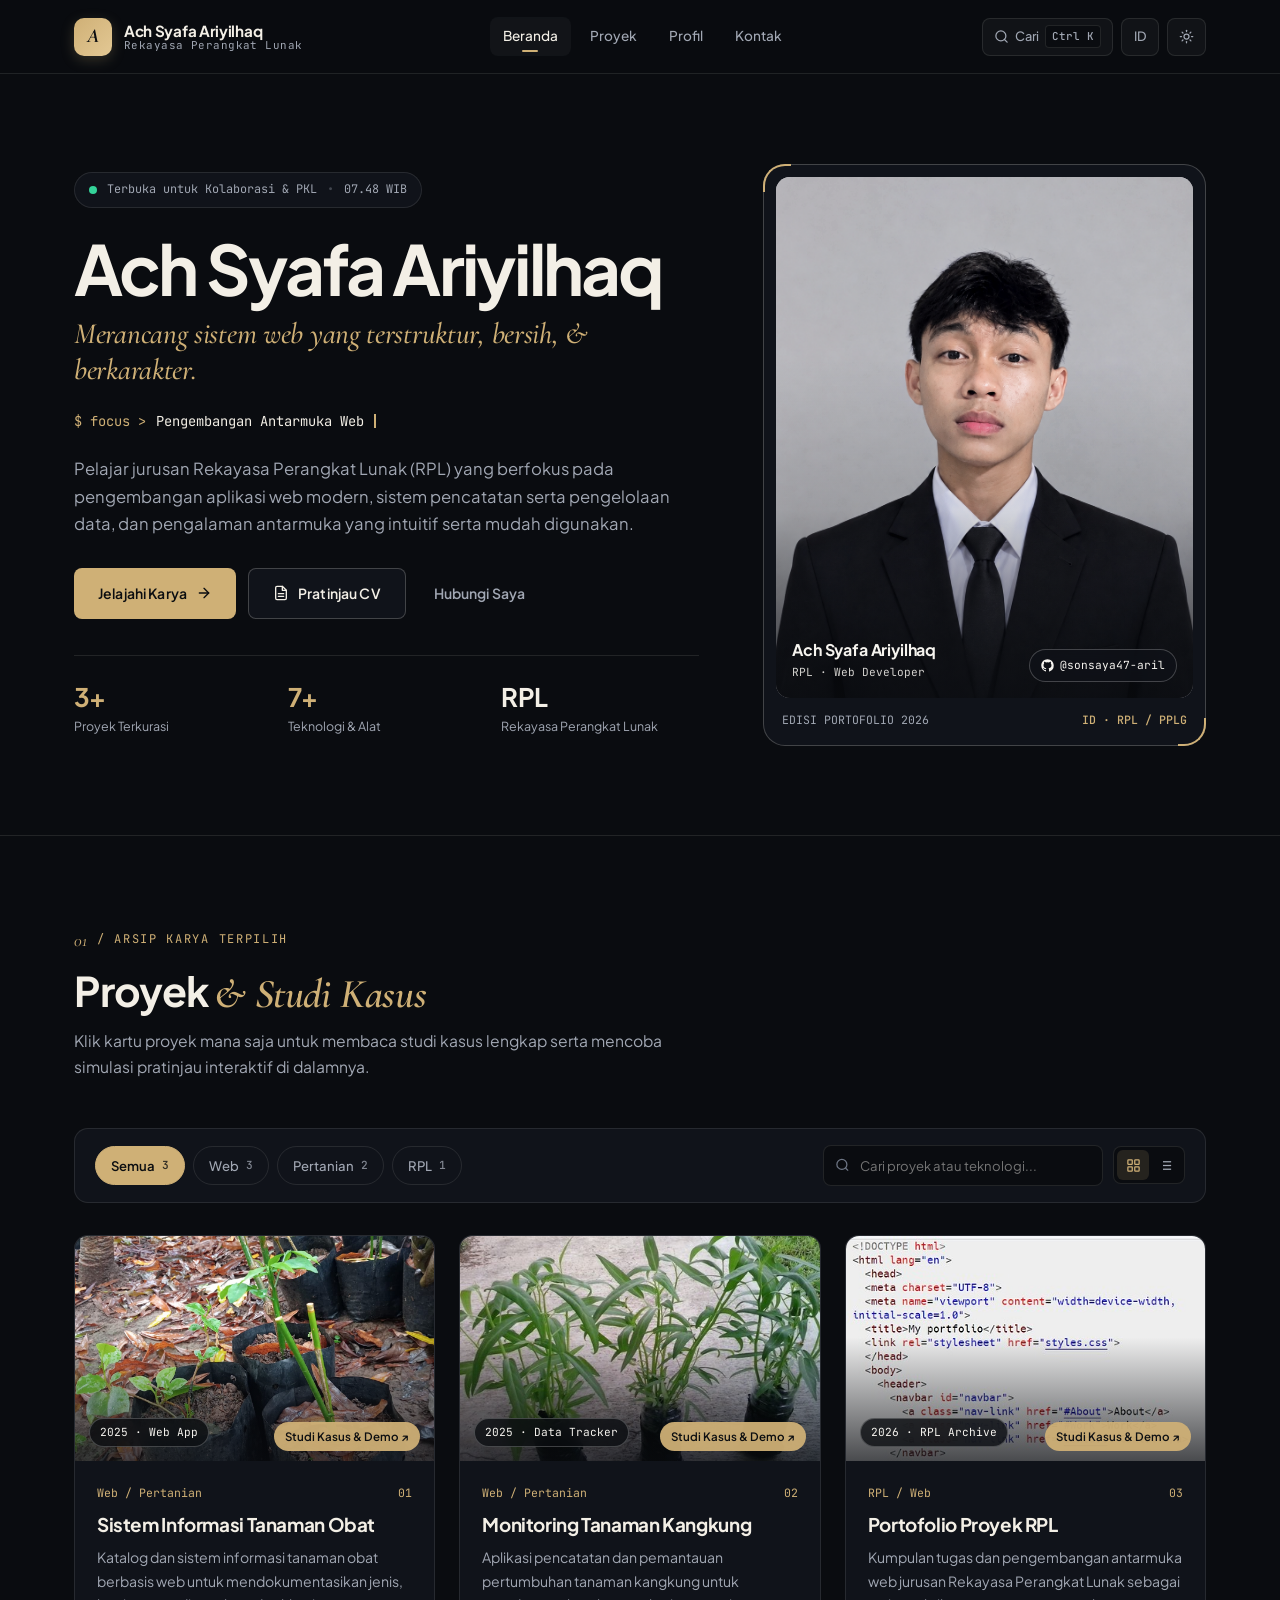
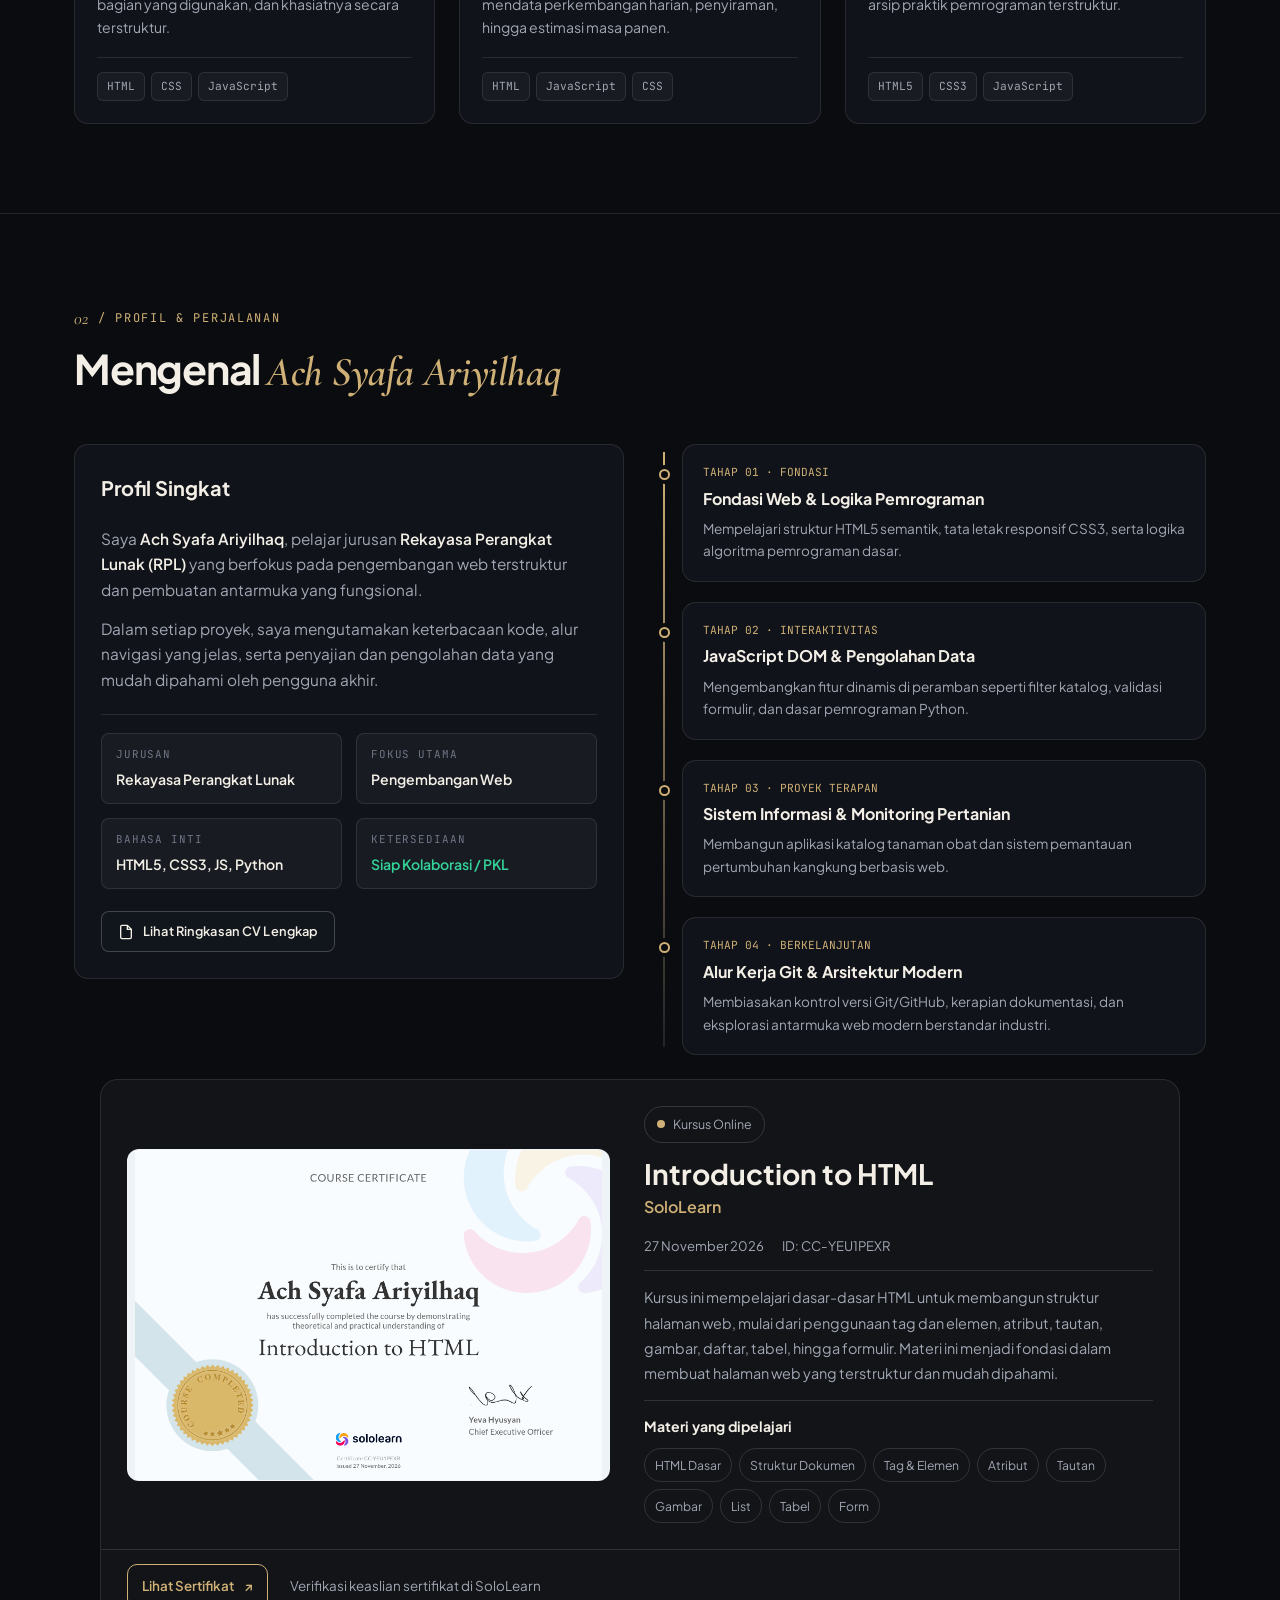
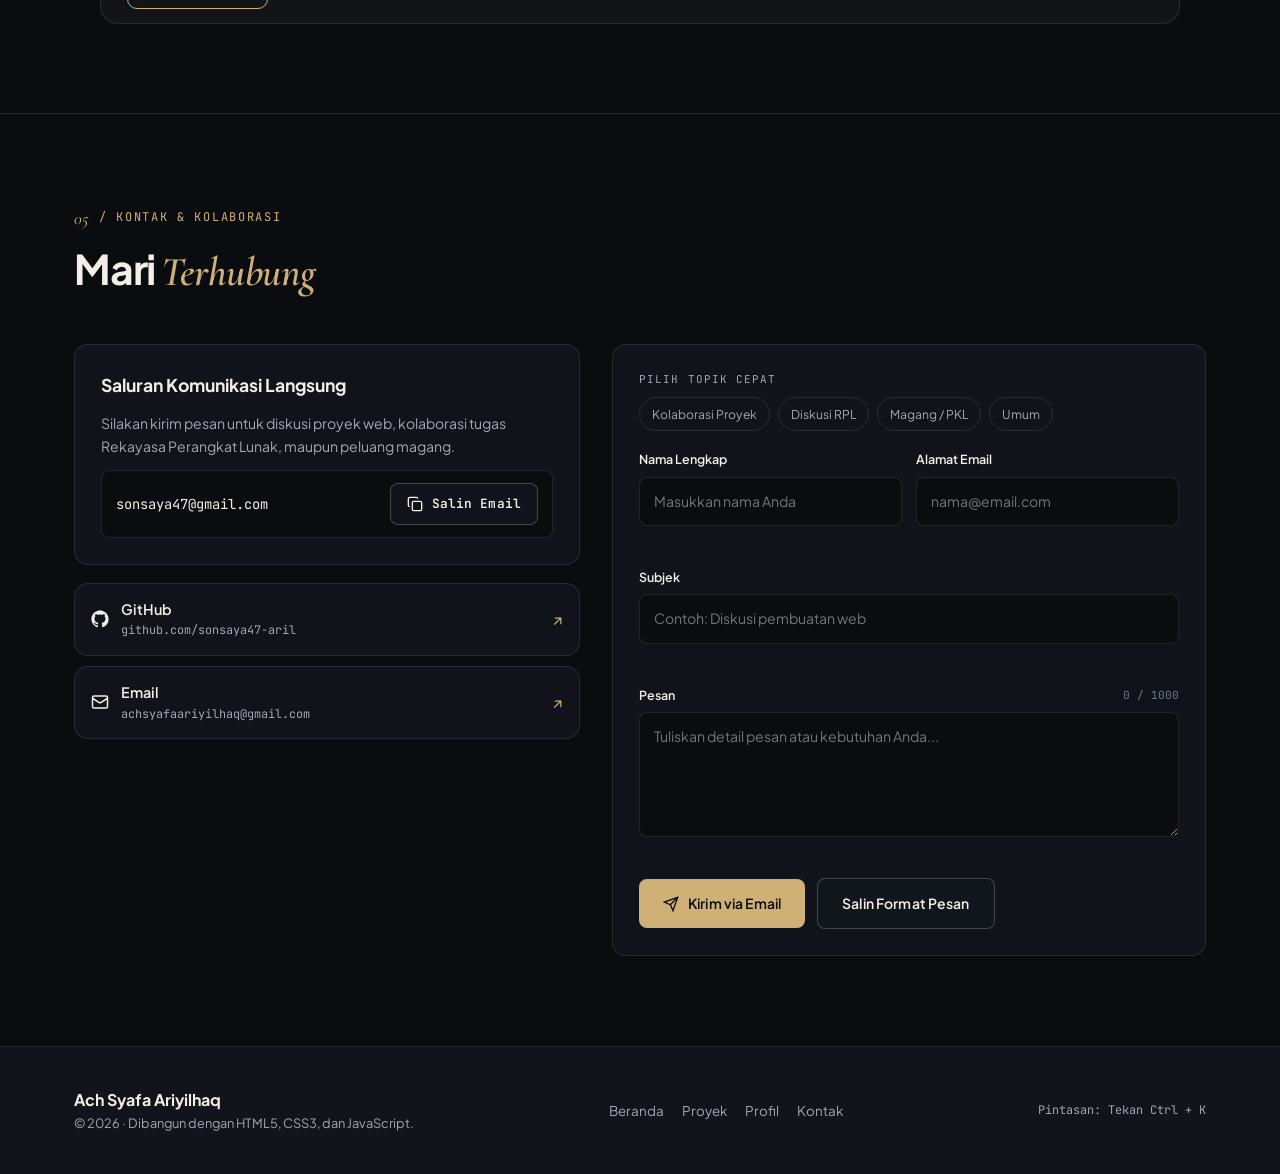
==== commit d8b5dea9: "Update index.html" ====
--- a/index.html
+++ b/index.html
@@ -524,7 +524,7 @@
                   <svg width="18" height="18" viewBox="0 0 24 24" fill="none" stroke="currentColor" stroke-width="2"><rect width="20" height="16" x="2" y="4" rx="2"/><path d="m22 7-8.97 5.7a1.94 1.94 0 0 1-2.06 0L2 7"/></svg>
                   <div>
                     <div style="font-weight:600;font-size:0.9rem;">Email</div>
-                    <div class="social-row__meta">sonsaya47@gmail.com</div>
+                    <div class="social-row__meta">achsyafaariyilhaq@gmail.com</div>
                   </div>
                 </div>
                 <span style="color:var(--accent);">↗</span>
@@ -698,7 +698,7 @@
               <p style="color:var(--accent);font-weight:600;font-size:0.95rem;" data-i18n="cvRole">Pelajar Rekayasa Perangkat Lunak (RPL) · Web Developer</p>
             </div>
             <div style="font-family:var(--font-mono);font-size:0.76rem;color:var(--text-muted);line-height:1.7;">
-              <div>Email: sonsaya47@gmail.com</div>
+              <div>Email: achsyafaariyilhaq@gmail.com</div>
               <div>GitHub: github.com/sonsaya47-aril</div>
               <div>Indonesia</div>
             </div>
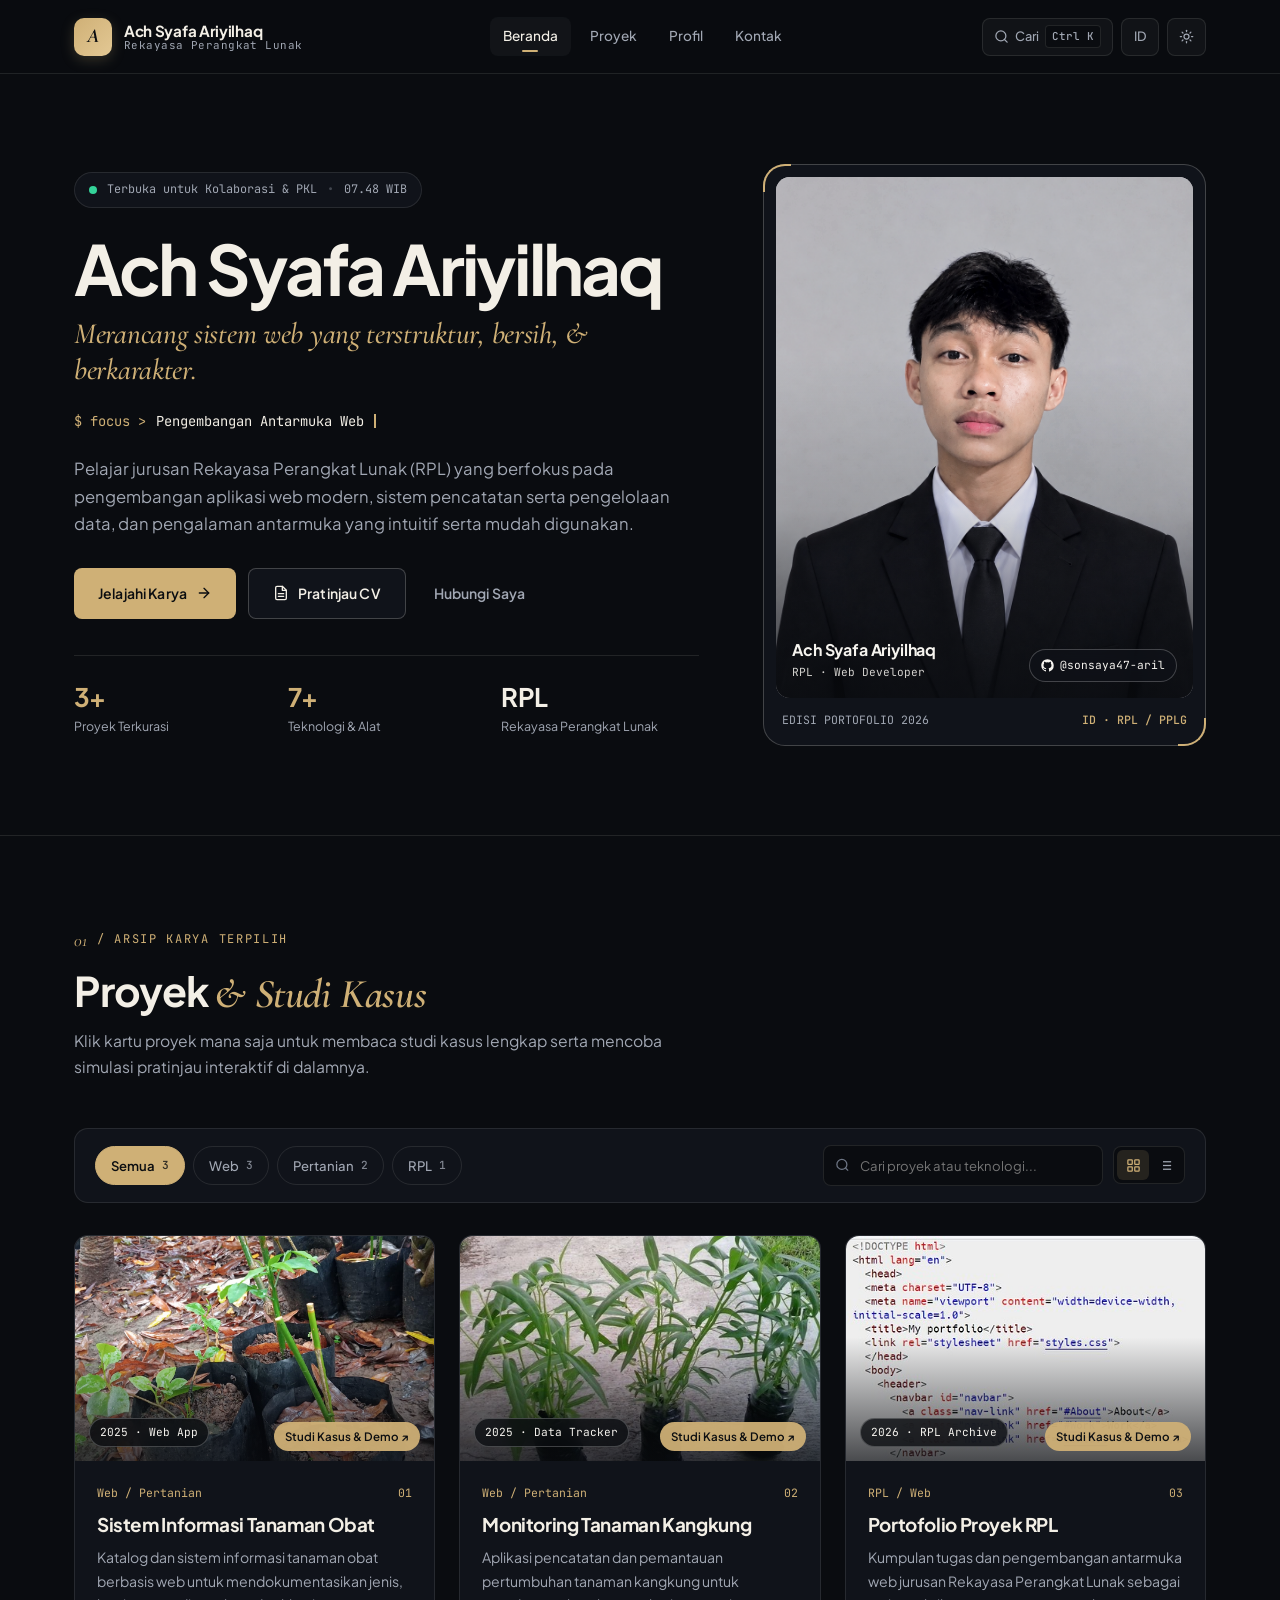
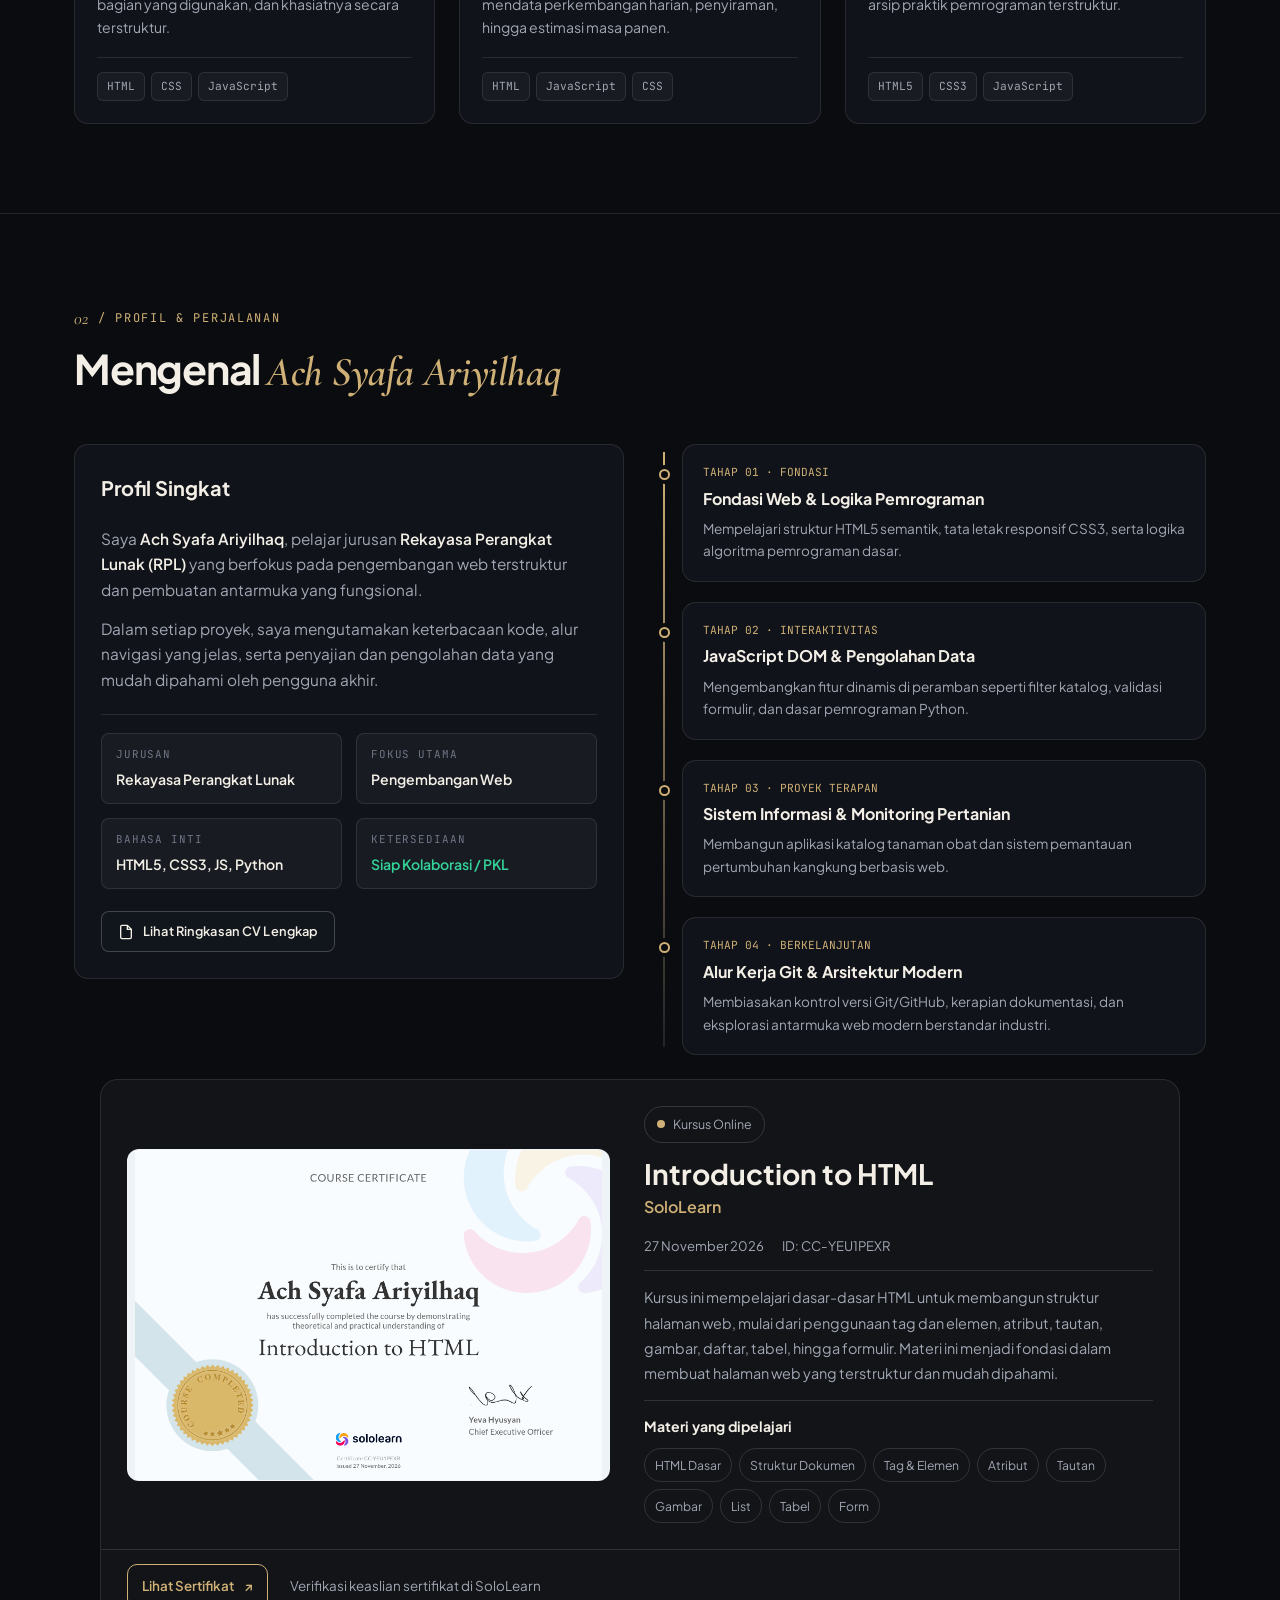
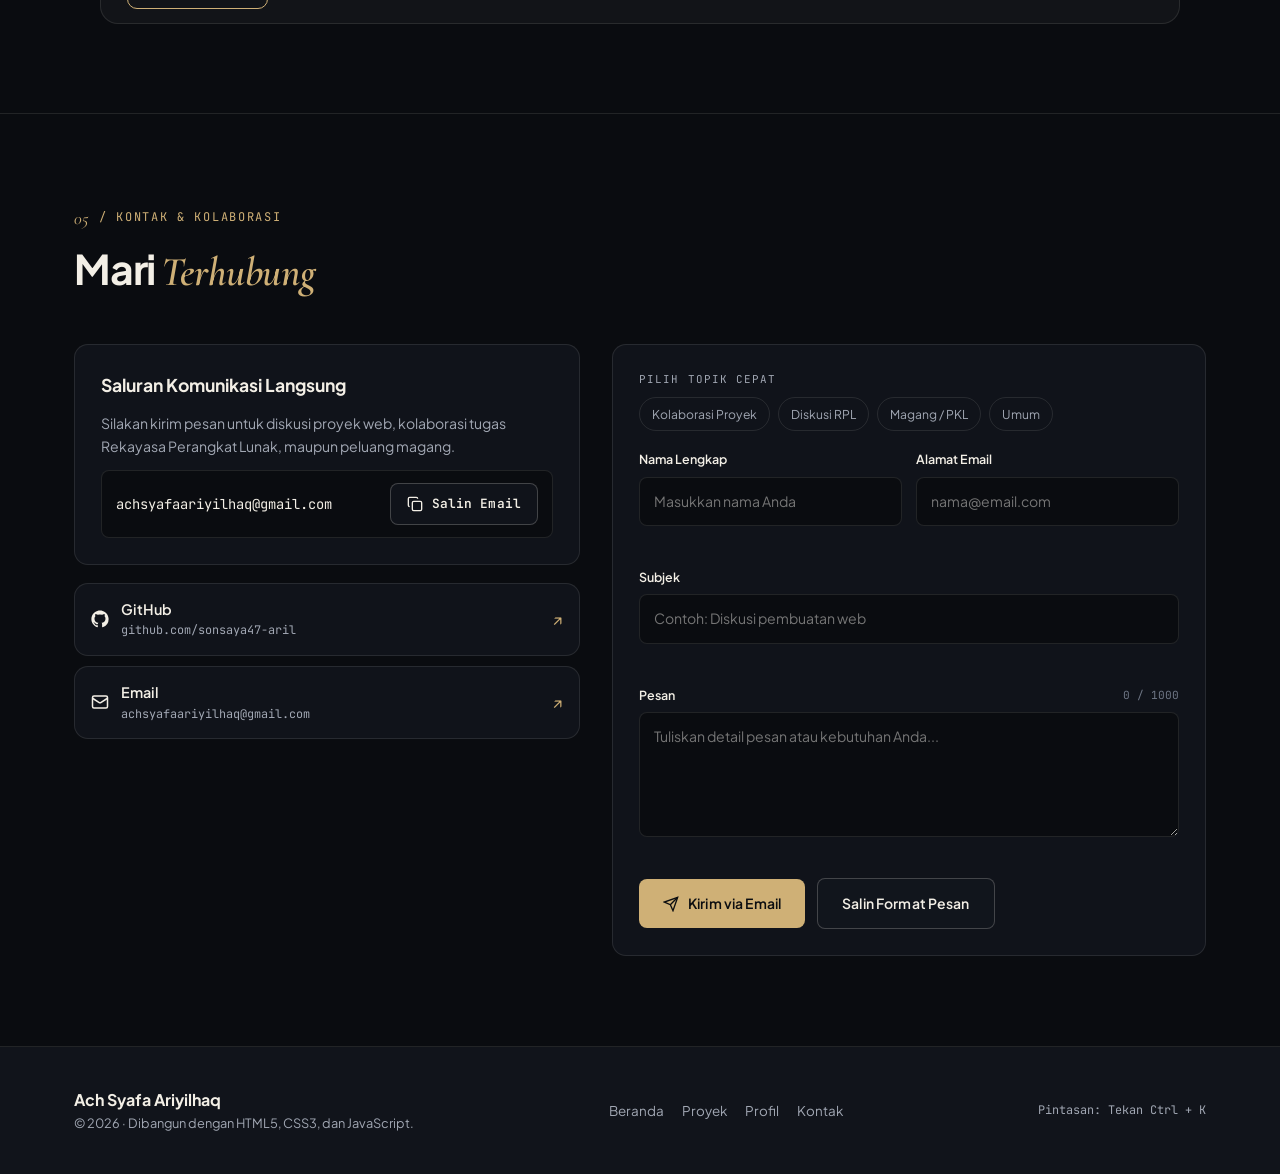
==== commit 85a2a56a: "Update index.html" ====
--- a/index.html
+++ b/index.html
@@ -499,7 +499,7 @@
               </p>
 
               <div class="email-display">
-                <span id="email-address">sonsaya47@gmail.com</span>
+                <span id="email-address">achsyafaariyilhaq@gmail.com</span>
                 <button type="button" class="btn btn--secondary btn--sm" id="copy-email-btn">
                   <svg width="13" height="13" viewBox="0 0 24 24" fill="none" stroke="currentColor" stroke-width="2"><rect width="14" height="14" x="8" y="8" rx="2"/><path d="M4 16c-1.1 0-2-.9-2-2V4c0-1.1.9-2 2-2h10c1.1 0 2 .9 2 2"/></svg>
                   <span data-i18n="copyEmail">Salin Email</span>
@@ -519,7 +519,7 @@
                 <span style="color:var(--accent);">↗</span>
               </a>
 
-              <a href="mailto:sonsaya47@gmail.com" class="social-row">
+              <a href="mailto:achsyafaariyilhaq@gmail.com" class="social-row">
                 <div class="social-row__left">
                   <svg width="18" height="18" viewBox="0 0 24 24" fill="none" stroke="currentColor" stroke-width="2"><rect width="20" height="16" x="2" y="4" rx="2"/><path d="m22 7-8.97 5.7a1.94 1.94 0 0 1-2.06 0L2 7"/></svg>
                   <div>
